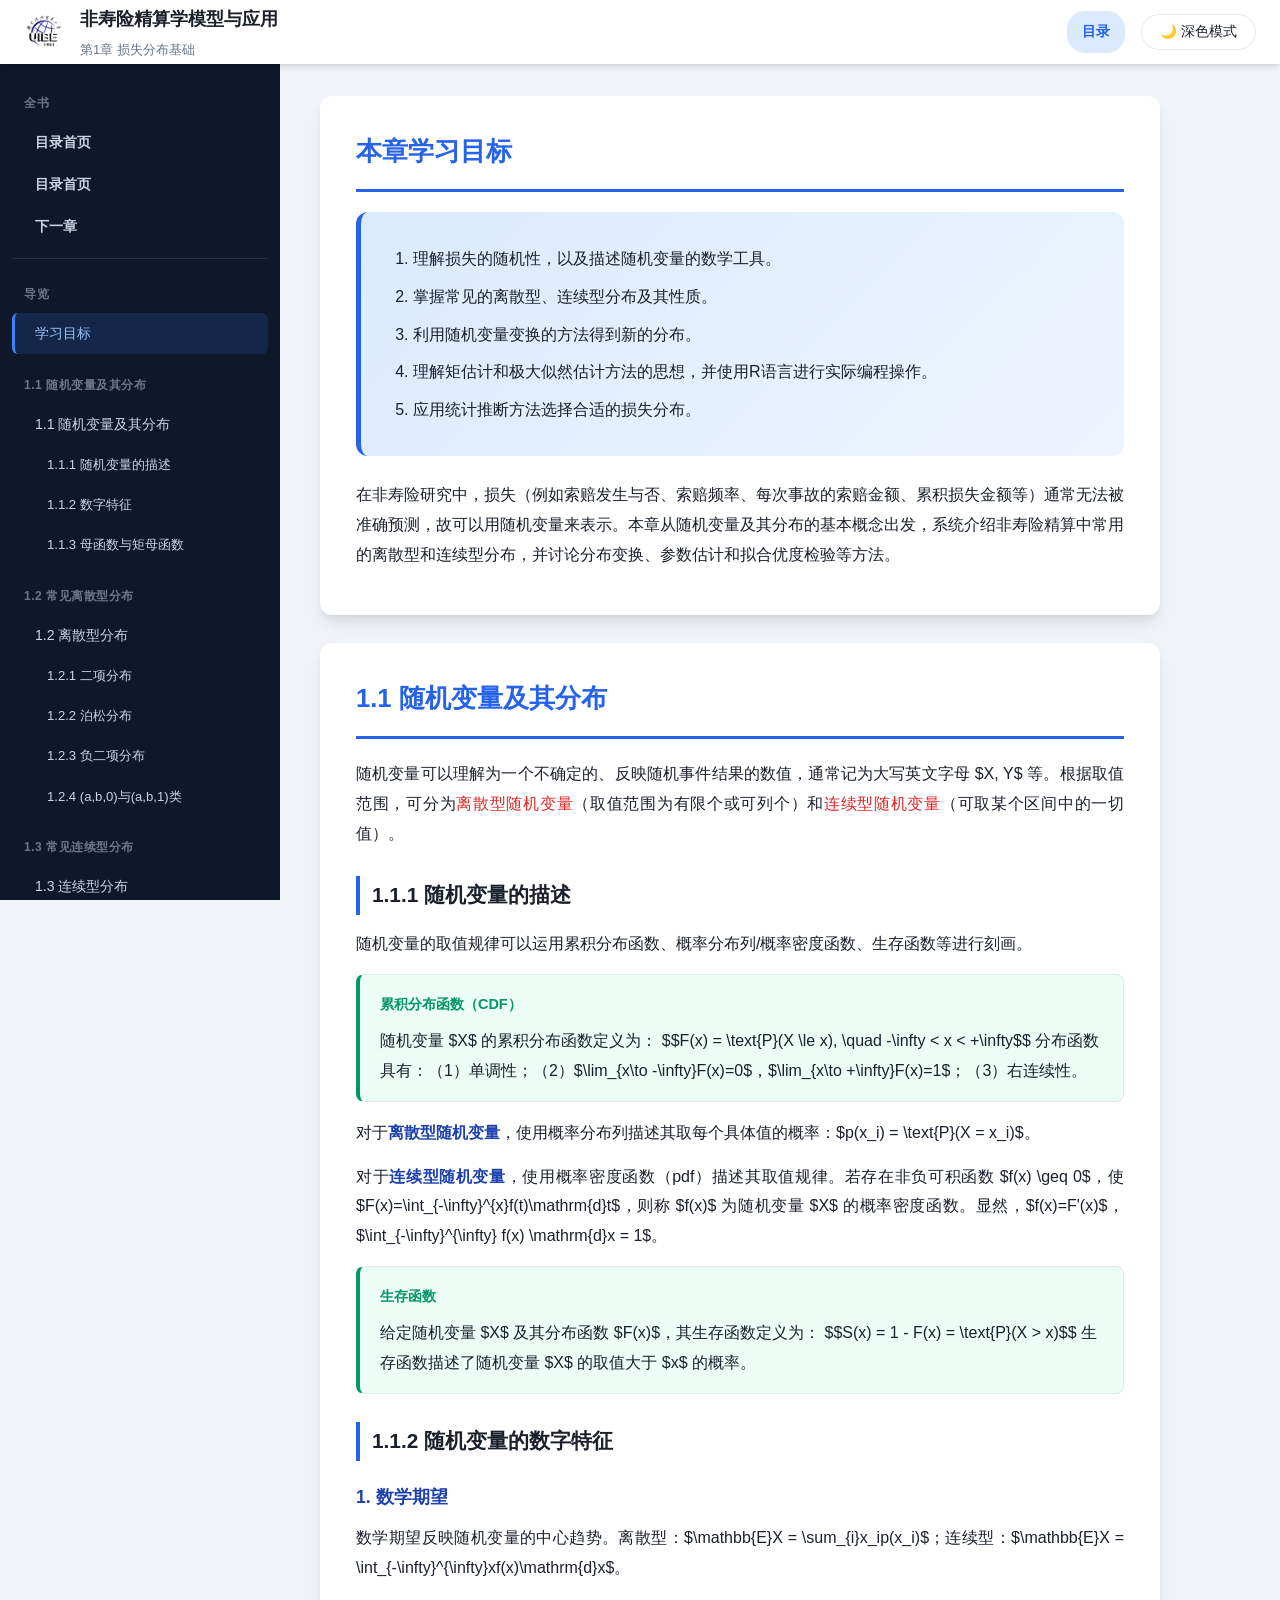
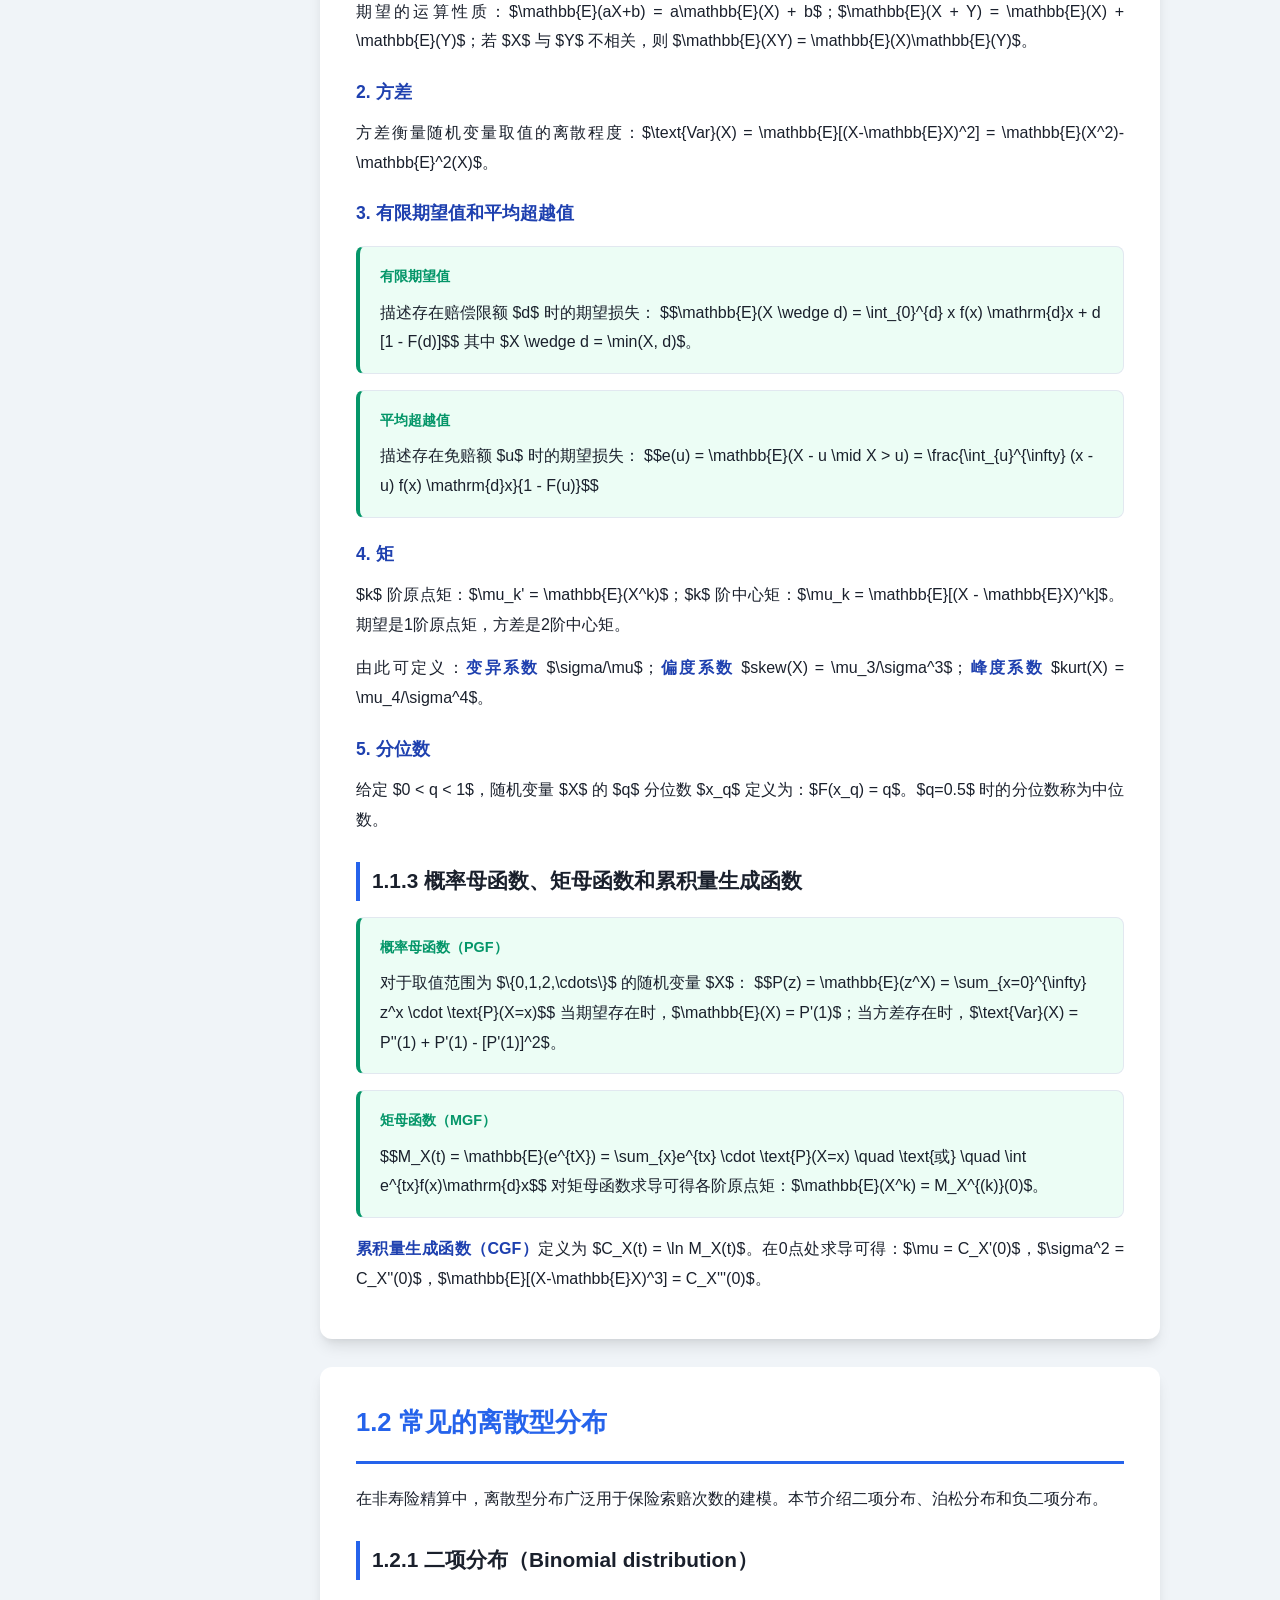
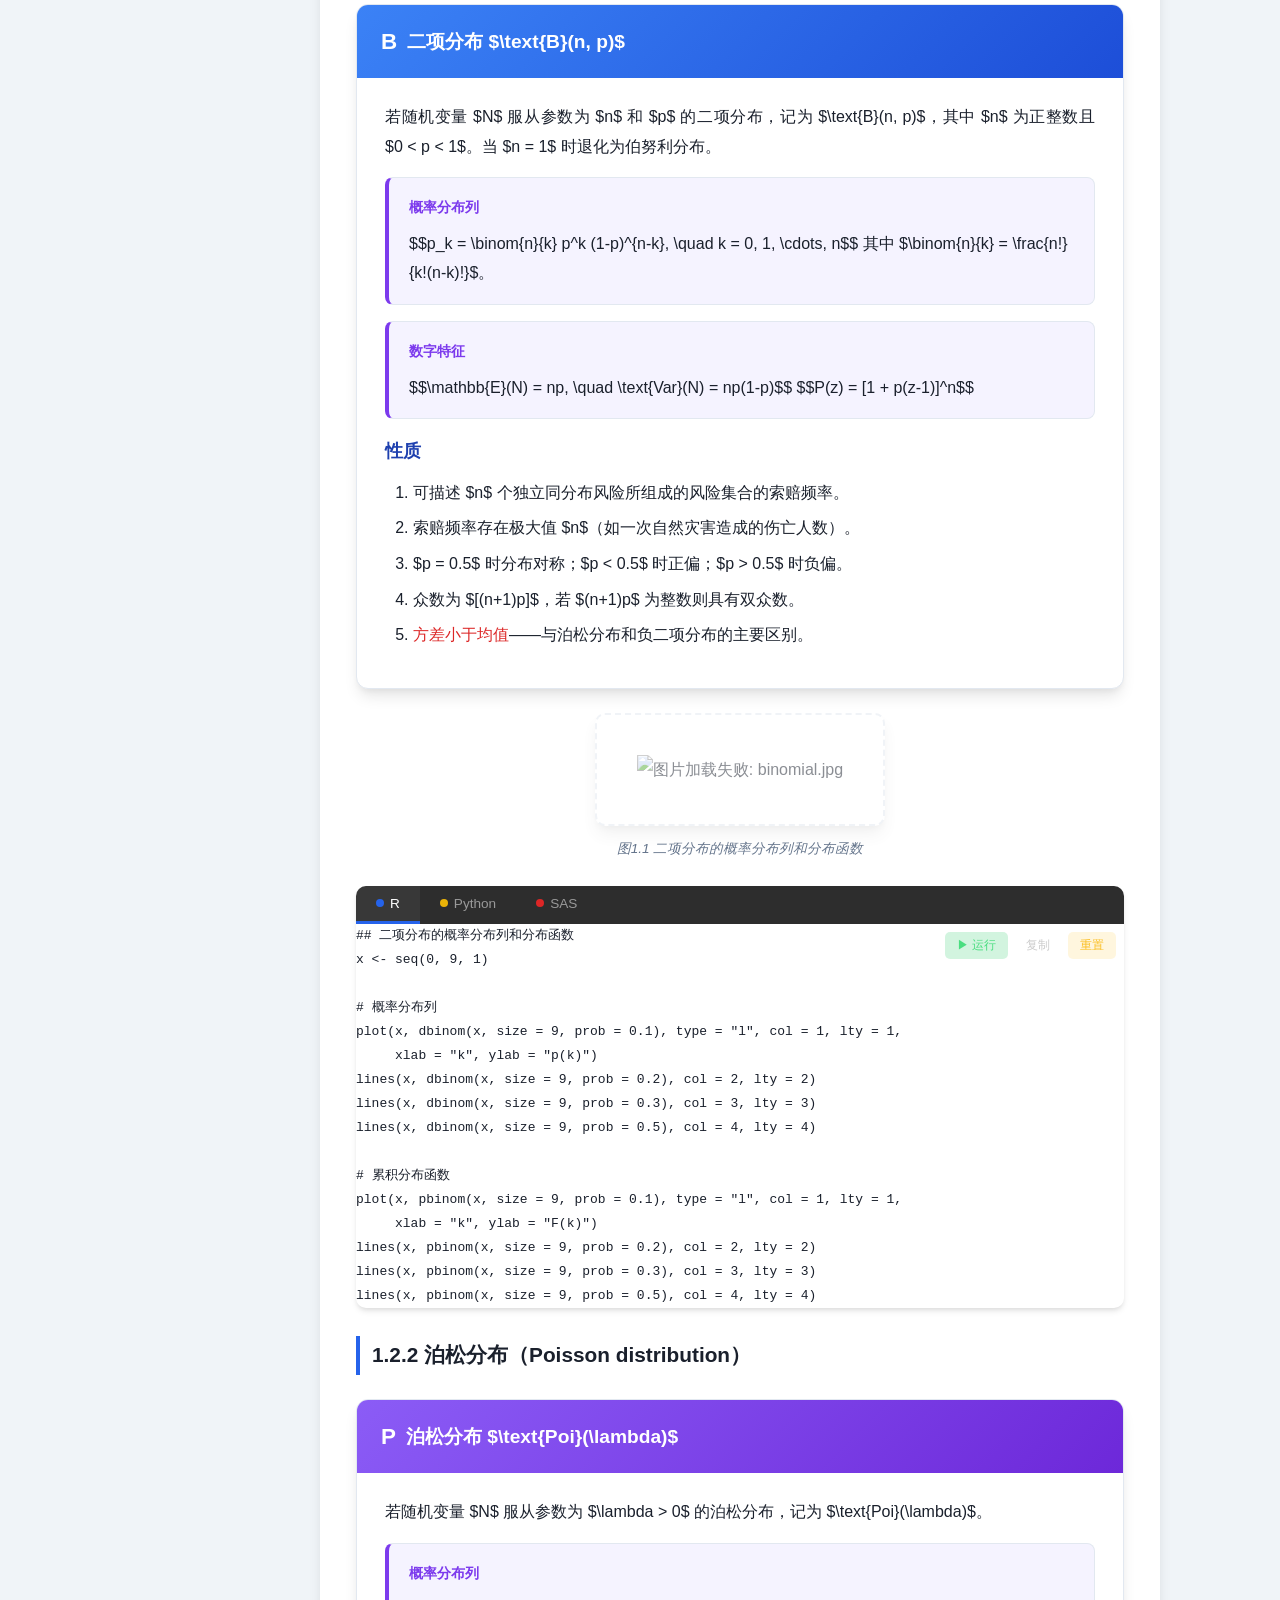
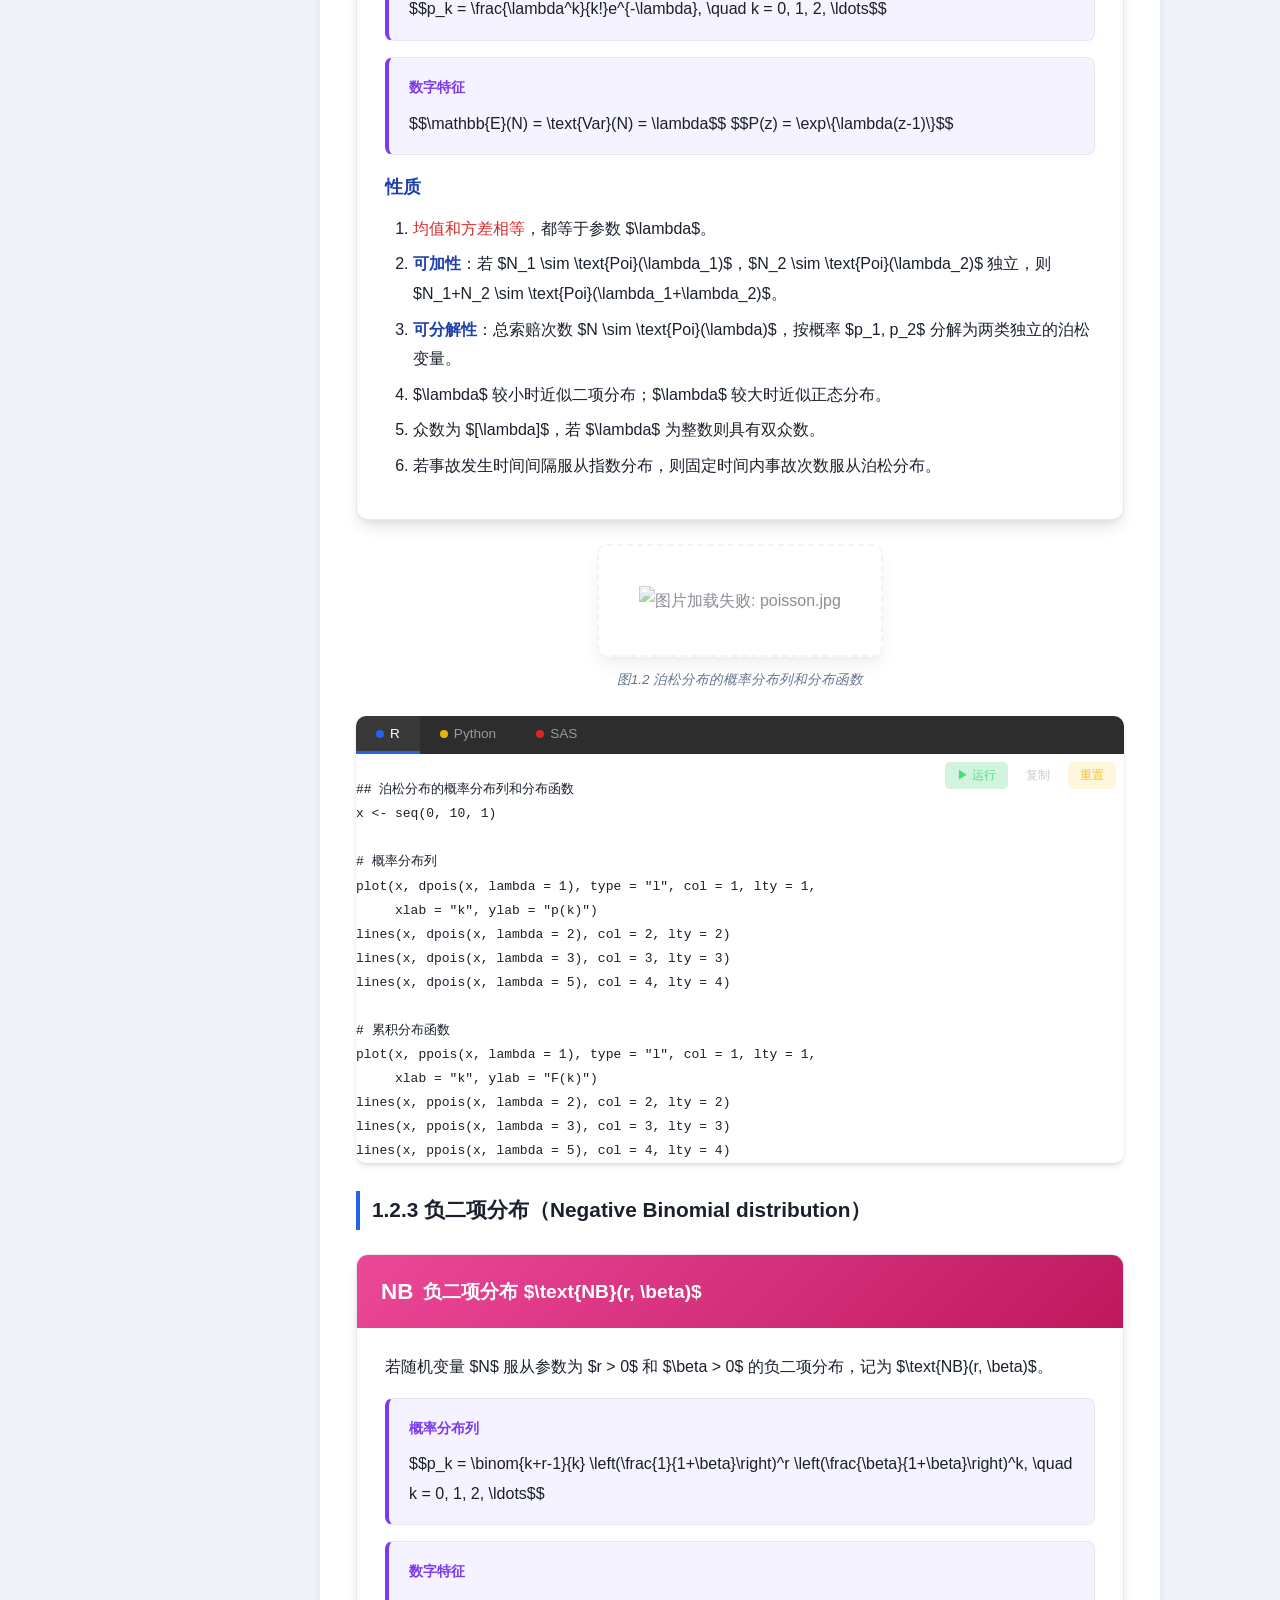
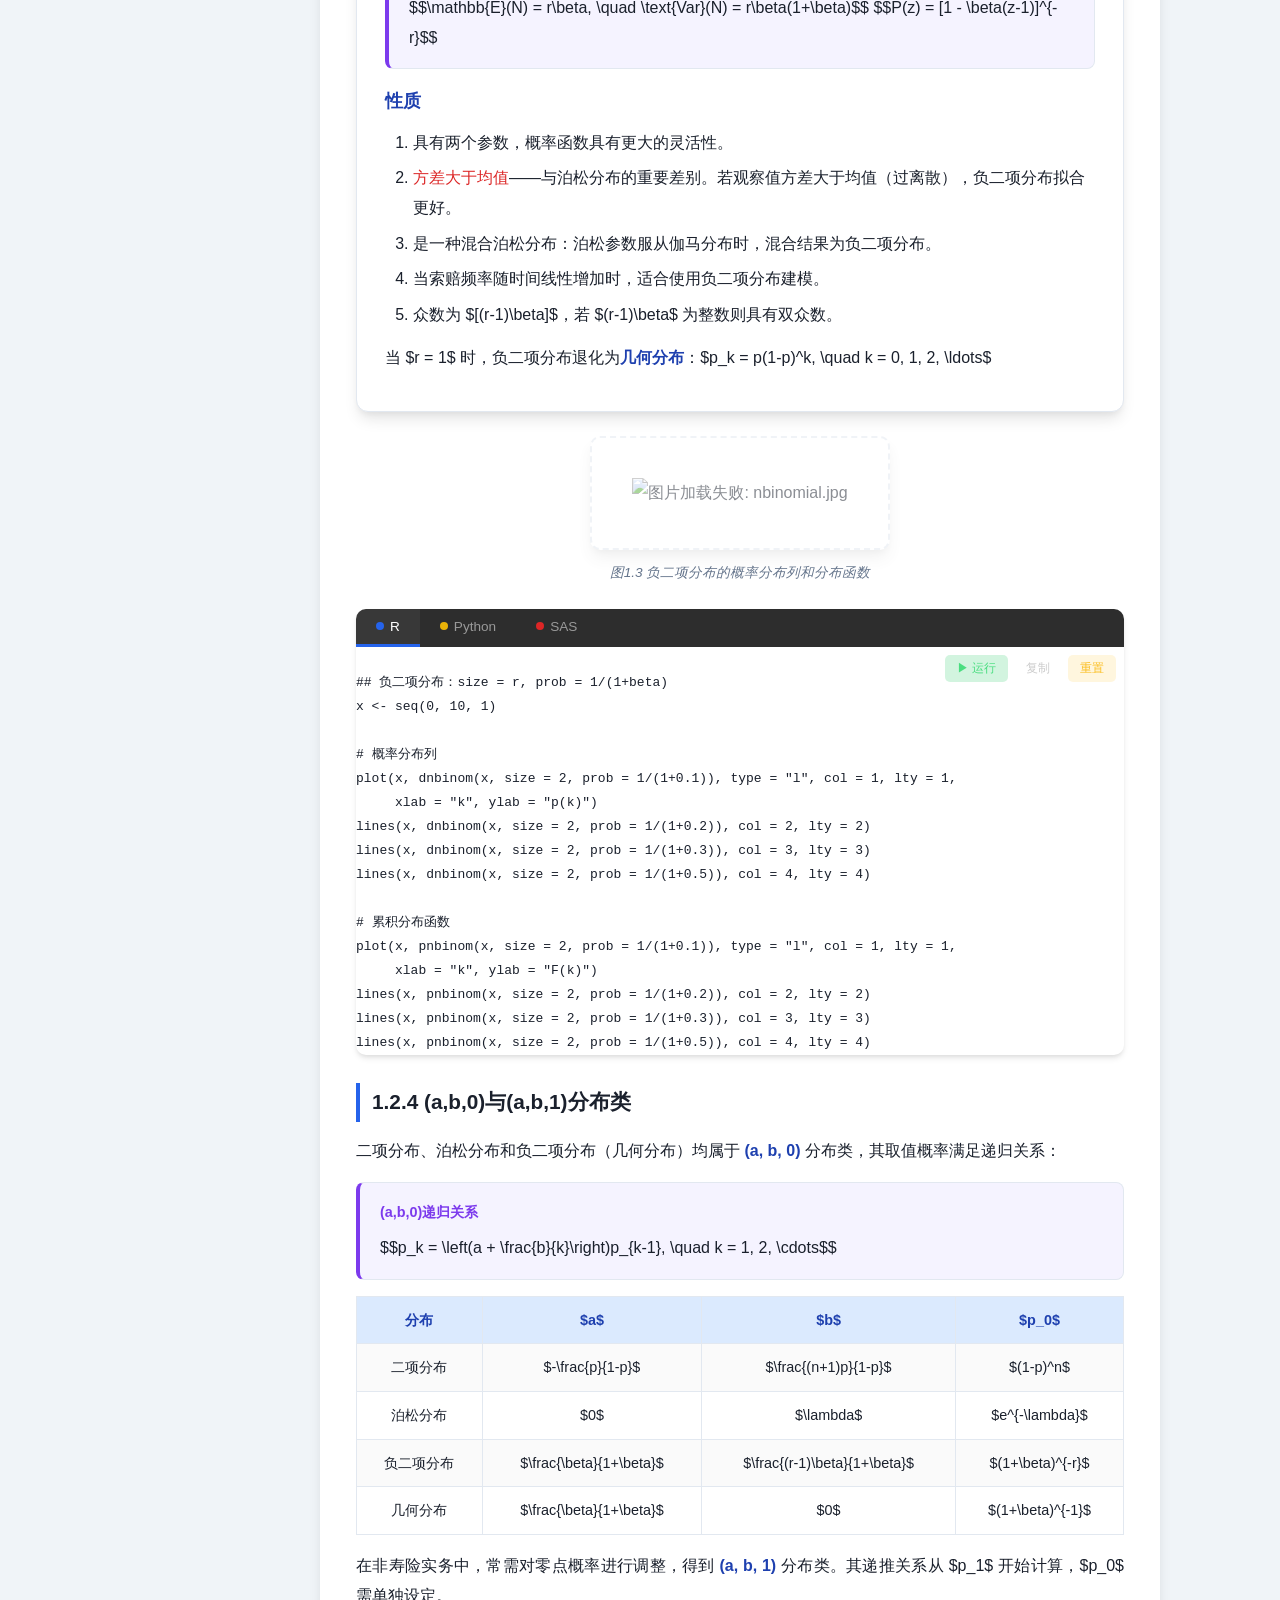
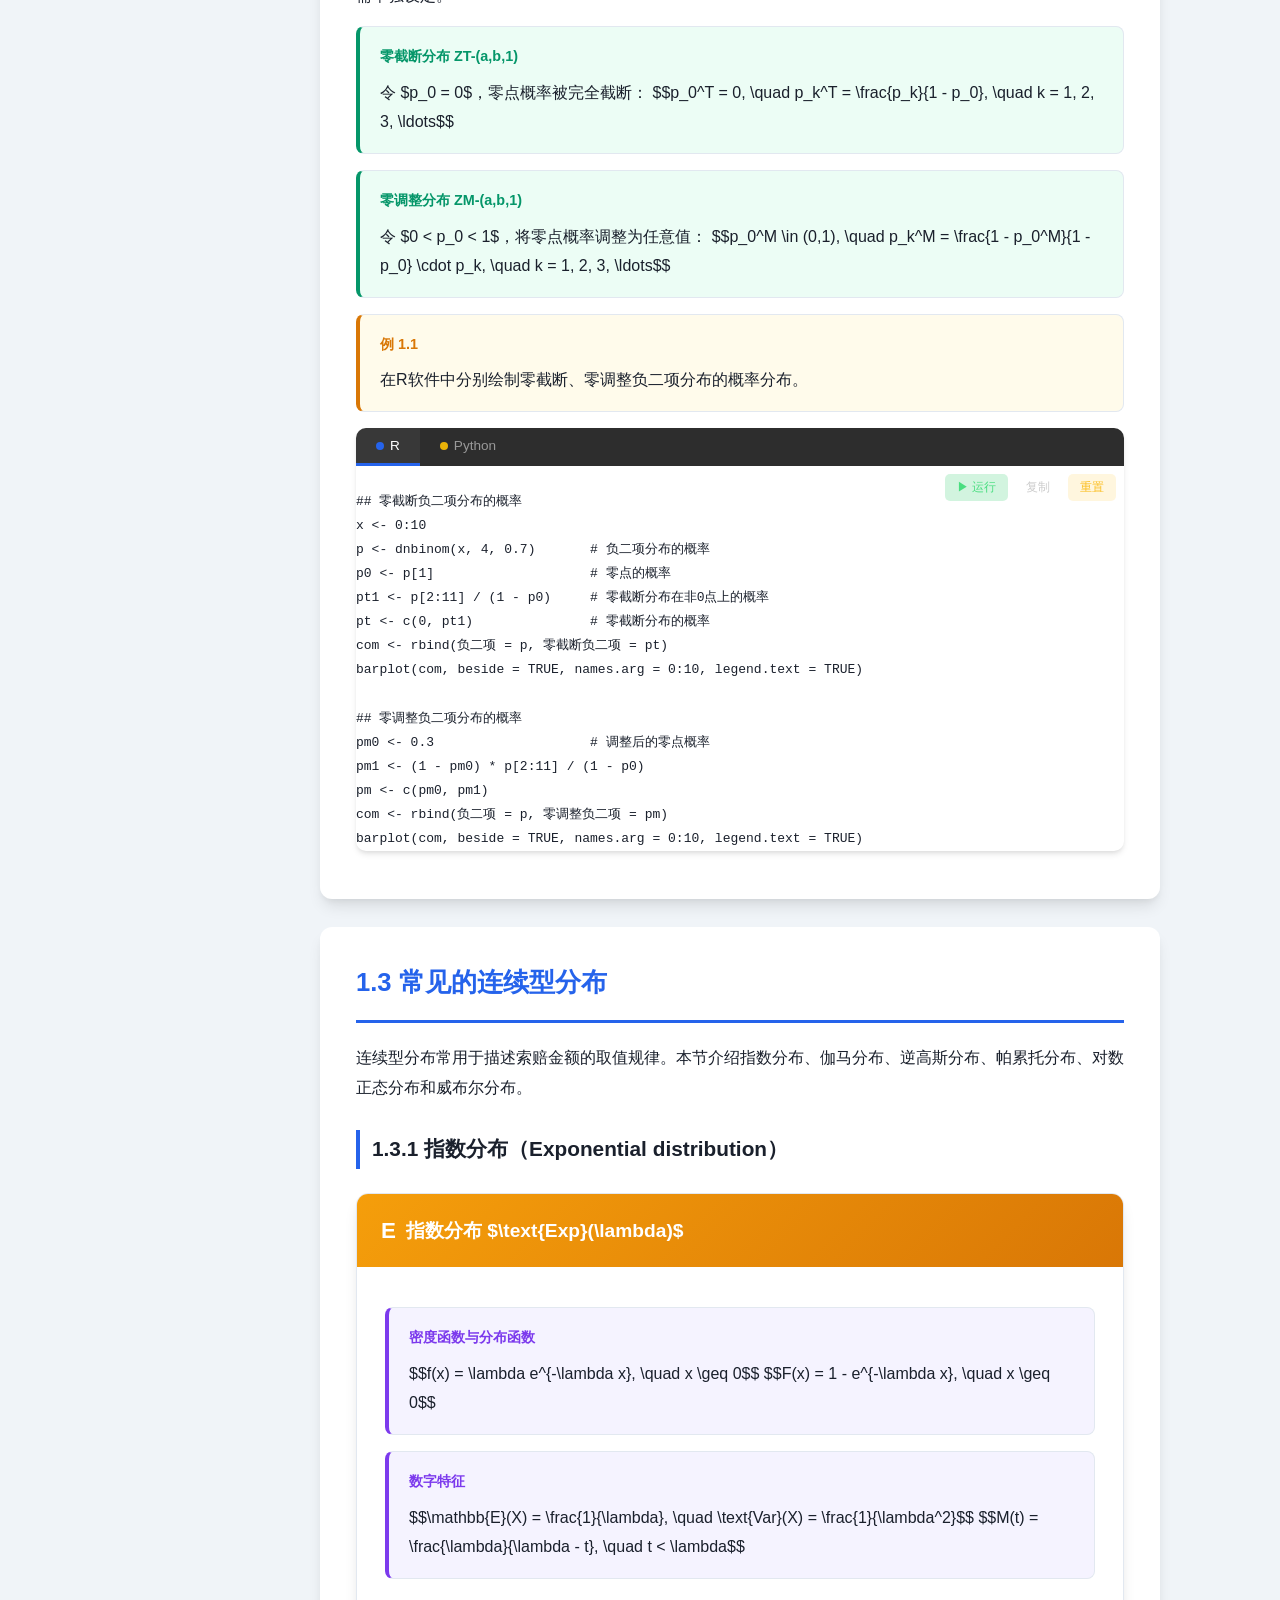
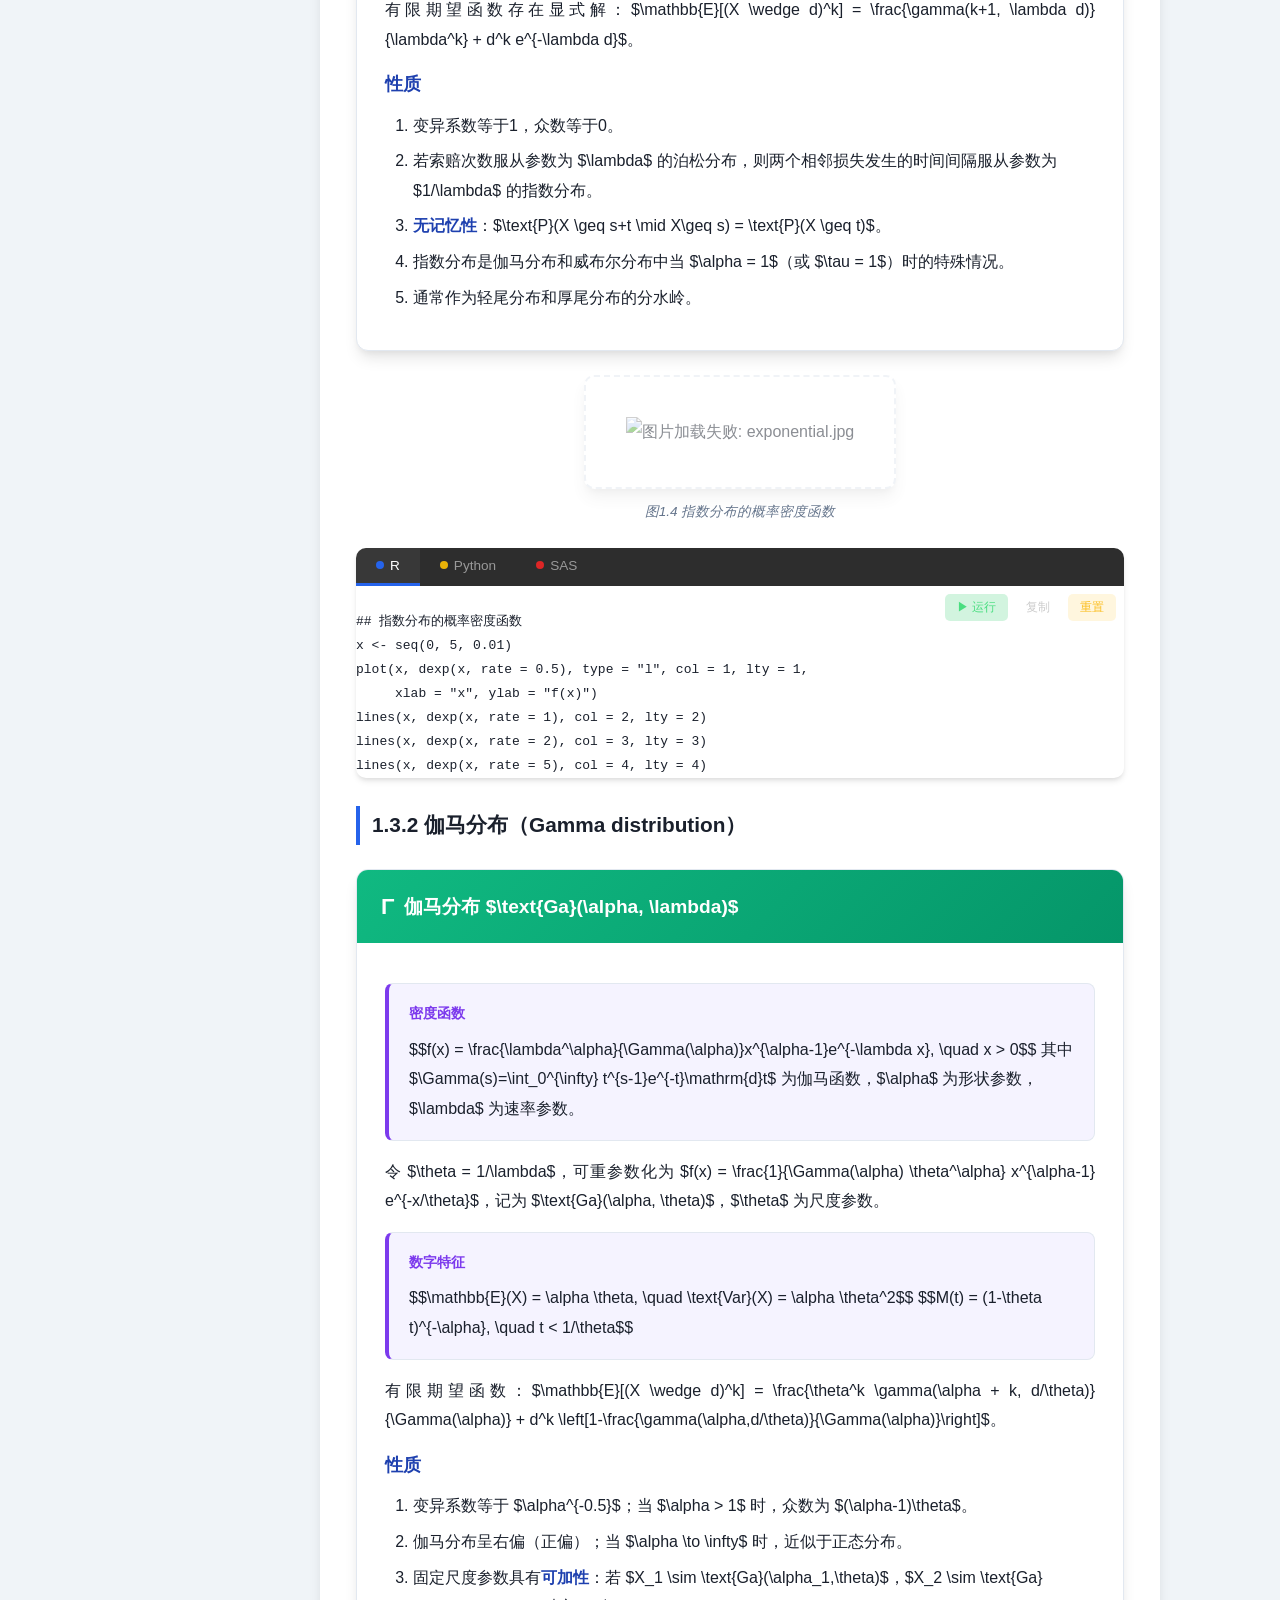
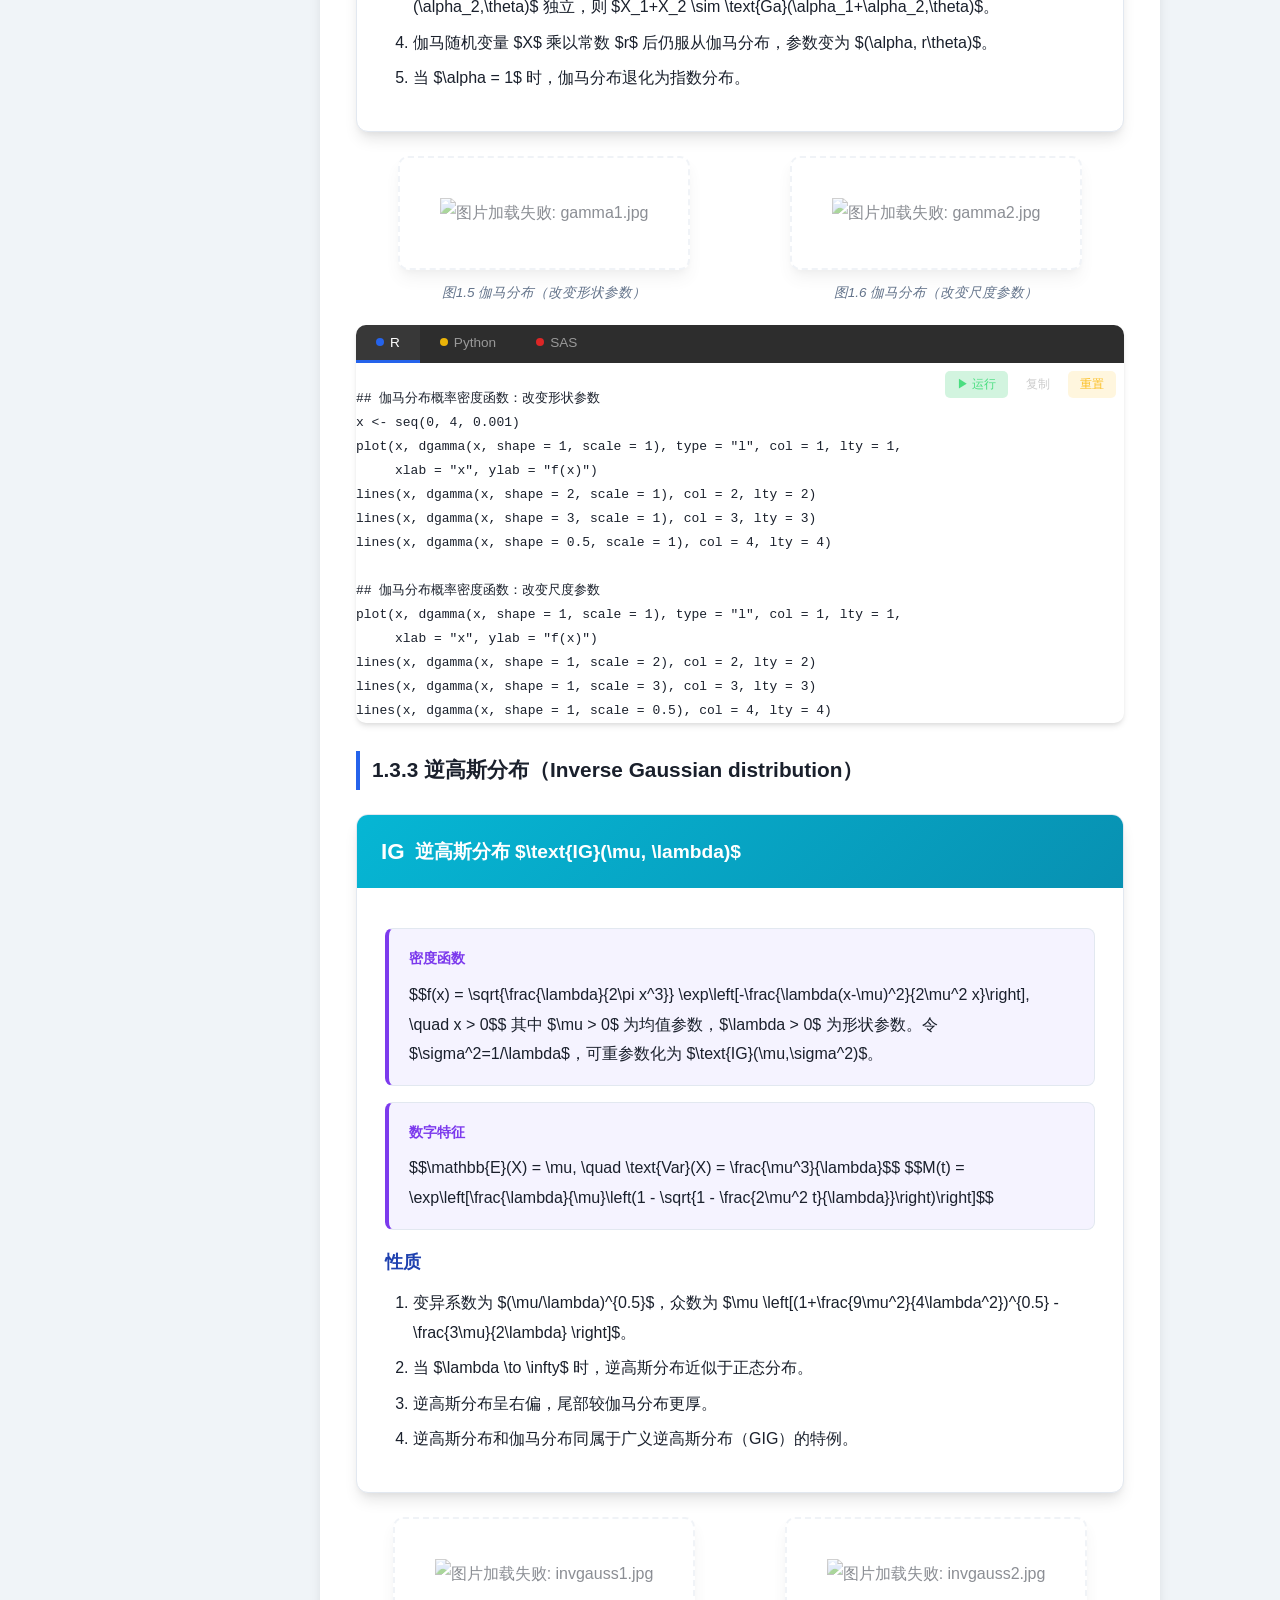
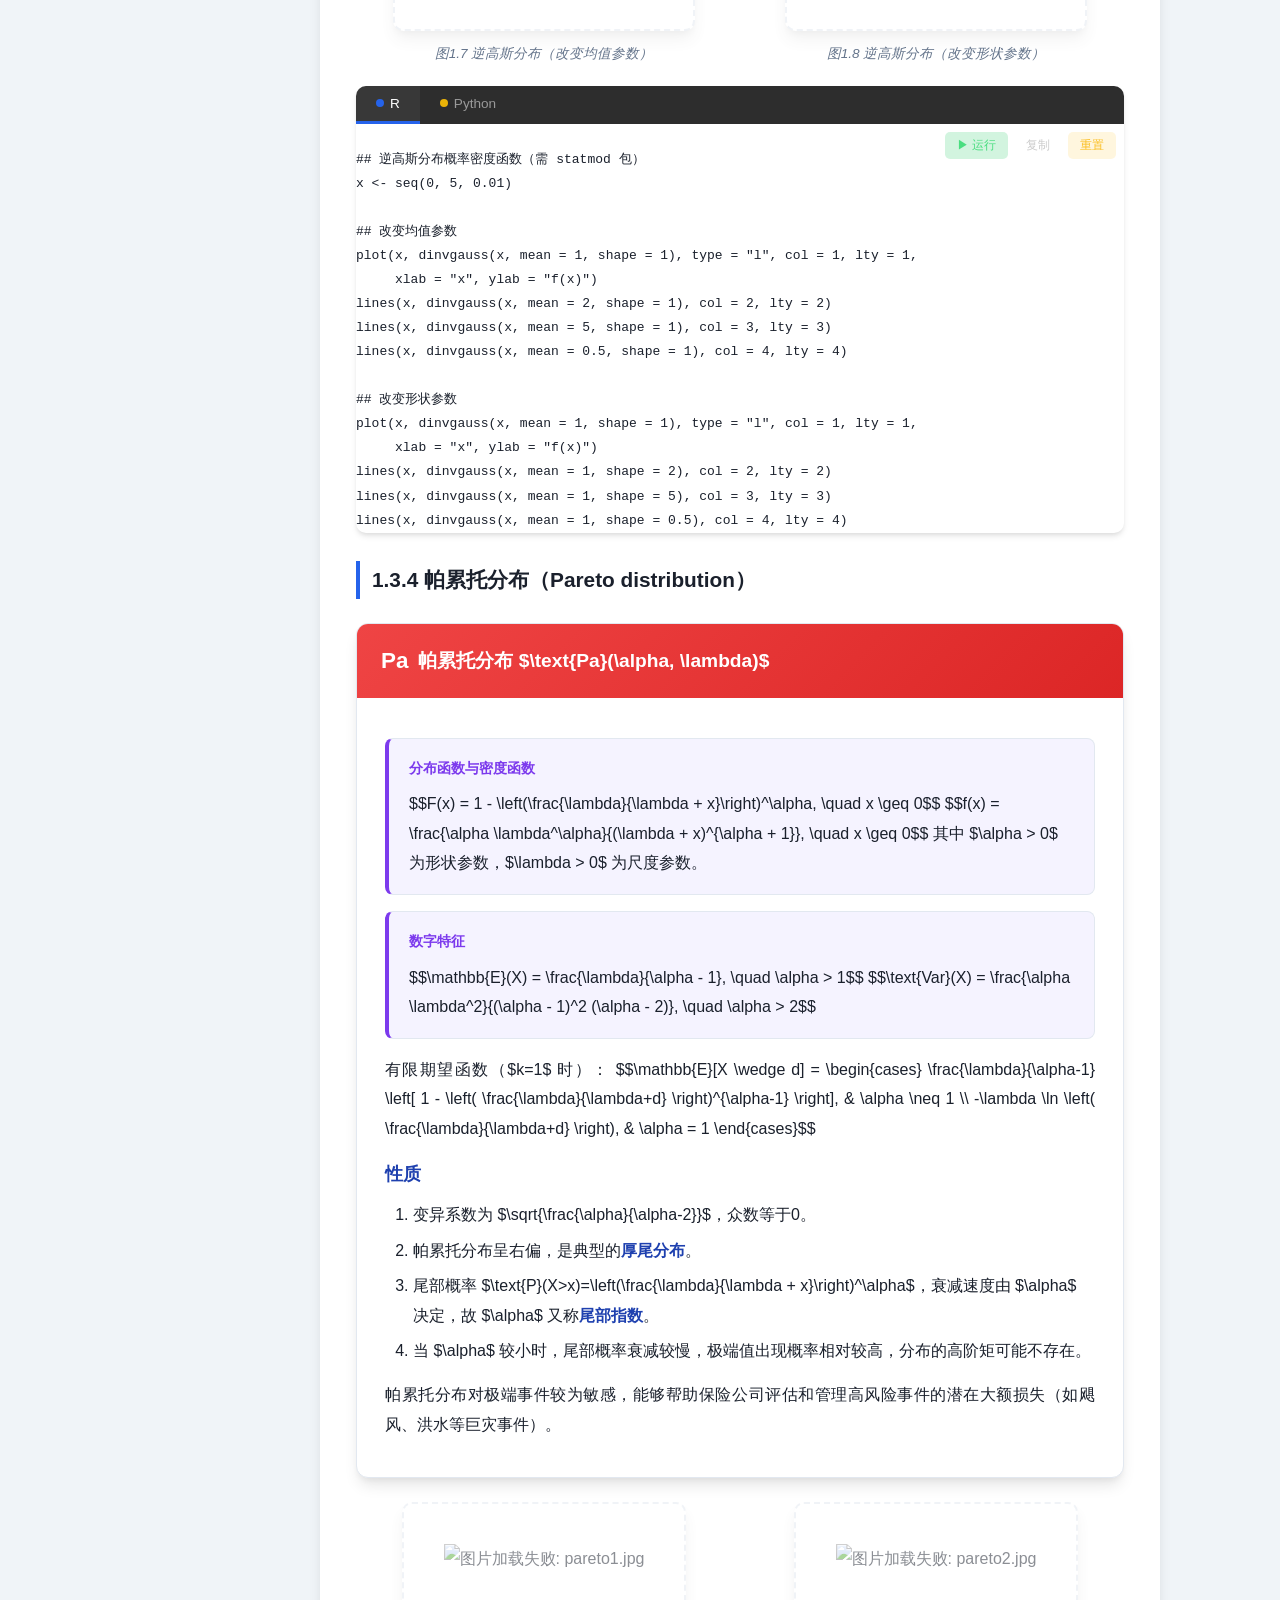
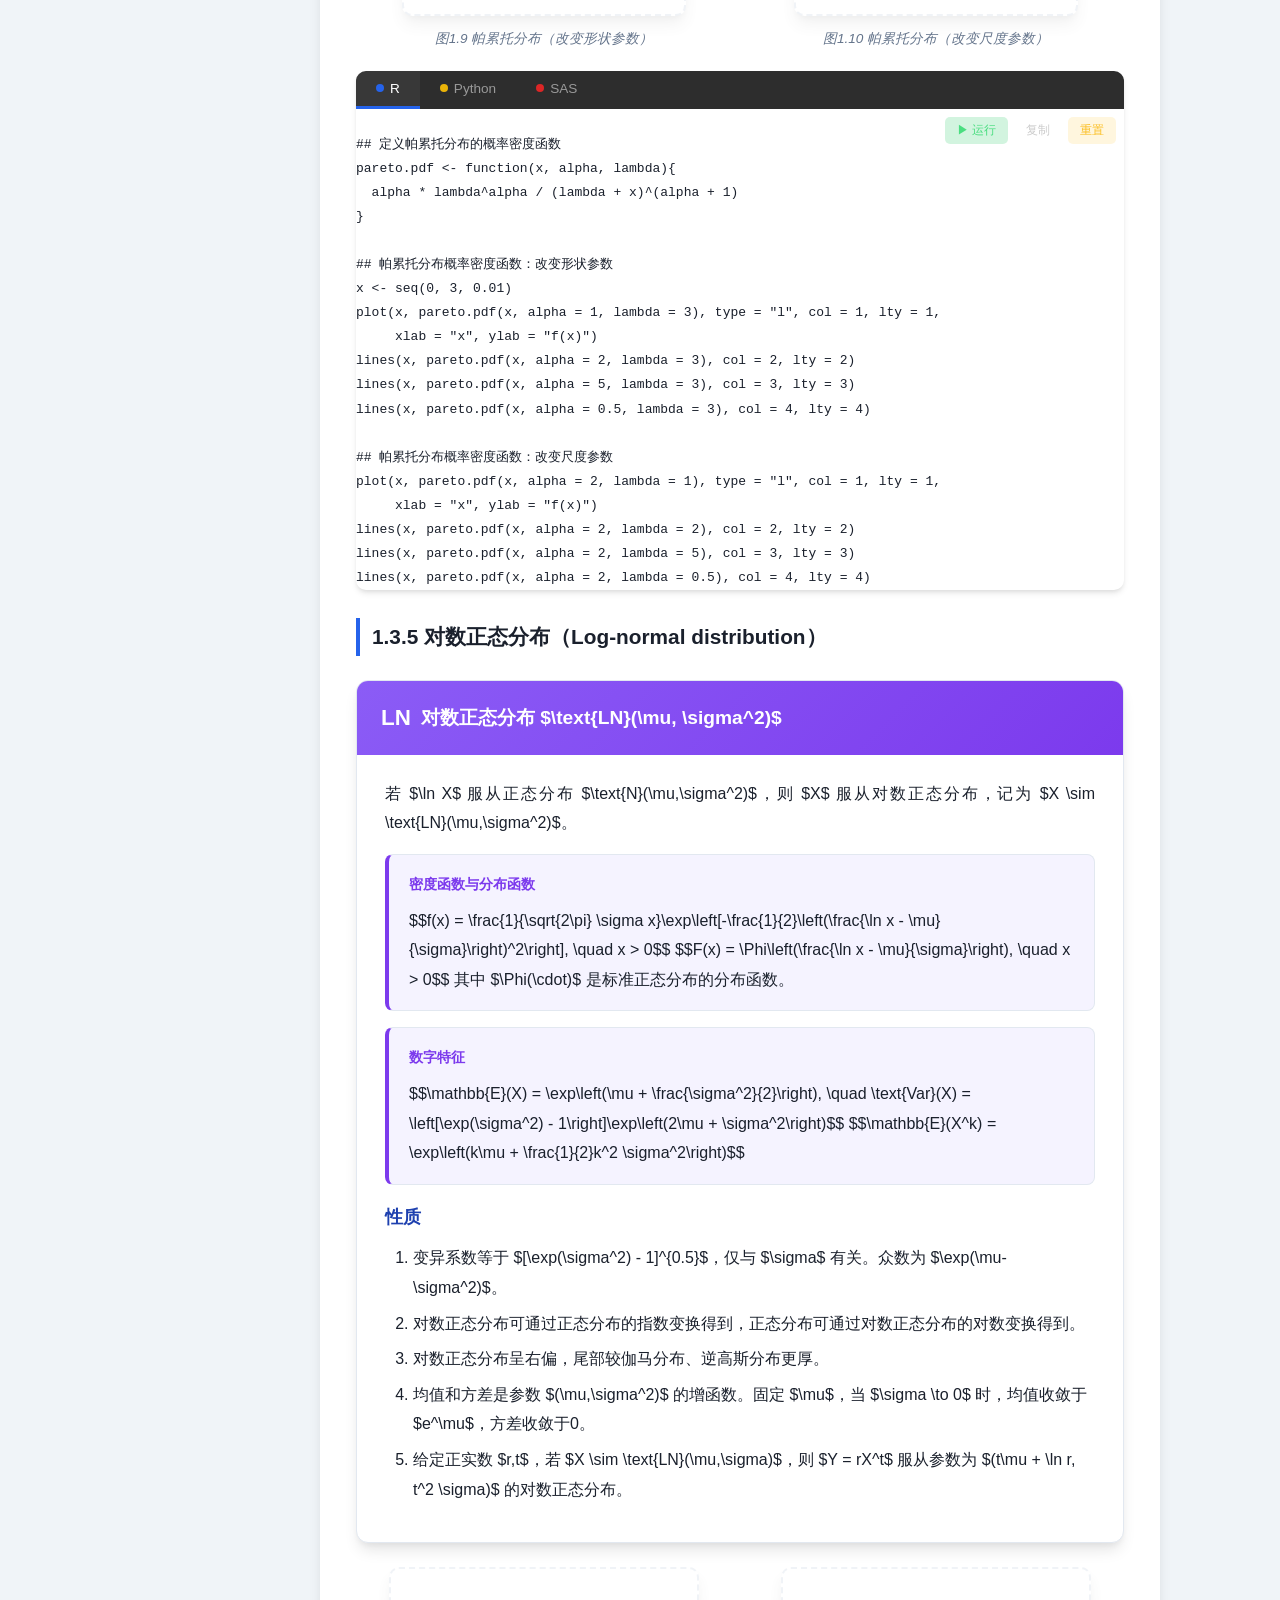
==== chap1.html @ 0a0515c2 "Add files via upload" ====
<!DOCTYPE html>
<html lang="zh-CN">
<head>
<meta charset="UTF-8">
<meta name="viewport" content="width=device-width, initial-scale=1.0">
<title>第1章 损失分布基础 | 非寿险精算学模型与应用</title>

<!-- MathJax -->
<script>
window.MathJax = {
  tex: {
    inlineMath: [['$','$'],['\\(','\\)']],
    displayMath: [['$$','$$'],['\\[','\\]']],
    processEscapes: true,
    tags: 'none'
  },
  svg: { fontCache: 'global' },
  options: { skipHtmlTags: ['script','noscript','style','textarea','pre','code'] }
};
</script>
<script src="https://cdn.jsdelivr.net/npm/mathjax@3/es5/tex-svg.js" id="MathJax-script" async></script>

<!-- Prism.js for code syntax highlighting -->
<link href="https://cdn.jsdelivr.net/npm/prismjs@1.29.0/themes/prism-tomorrow.min.css" rel="stylesheet">
<script src="https://cdn.jsdelivr.net/npm/prismjs@1.29.0/components/prism-core.min.js"></script>
<script src="https://cdn.jsdelivr.net/npm/prismjs@1.29.0/components/prism-r.min.js"></script>
<script src="https://cdn.jsdelivr.net/npm/prismjs@1.29.0/components/prism-python.min.js"></script>
<script src="https://cdn.jsdelivr.net/npm/prismjs@1.29.0/components/prism-sas.min.js"></script>

<!-- WebR for running R code in browser (ES Module, loaded dynamically) -->
<script type="module">
  import('https://webr.r-wasm.org/v0.5.4/webr.mjs').then(({ WebR }) => {
    window.WebR = { WebR };
    console.log('WebR 模块已加载');
  }).catch(err => {
    console.warn('WebR 模块加载失败:', err);
  });
</script>

<!-- Pyodide for running Python code in browser -->
<script src="https://cdn.jsdelivr.net/pyodide/v0.26.2/full/pyodide.js"></script>

<style>
:root {
  --bg: #f0f4f8;
  --card-bg: #ffffff;
  --text: #1a202c;
  --text-muted: #64748b;
  --primary: #2563eb;
  --primary-light: #dbeafe;
  --primary-dark: #1e40af;
  --accent: #dc2626;
  --border: #e2e8f0;
  --code-bg: #1e1e1e;
  --sidebar-bg: #0f172a;
  --sidebar-text: #cbd5e1;
  --sidebar-active: #3b82f6;
  --theorem-color: #7c3aed;
  --theorem-bg: #f5f3ff;
  --defn-color: #059669;
  --defn-bg: #ecfdf5;
  --example-color: #d97706;
  --example-bg: #fffbeb;
  --proof-color: #db2777;
  --proof-bg: #fdf2f8;
  --prop-color: #2563eb;
  --prop-bg: #eff6ff;
  --lemma-color: #9333ea;
  --lemma-bg: #faf5ff;

  --answer-color: #0891b2;
  --answer-bg: #ecfeff;
  --shadow: 0 4px 6px -1px rgba(0,0,0,0.1), 0 2px 4px -1px rgba(0,0,0,0.06);
  --shadow-lg: 0 10px 15px -3px rgba(0,0,0,0.1), 0 4px 6px -2px rgba(0,0,0,0.05);
  --radius: 12px;
}

[data-theme="dark"] {
  --bg: #0f172a;
  --card-bg: #1e293b;
  --text: #e2e8f0;
  --text-muted: #94a3b8;
  --primary: #60a5fa;
  --primary-light: #1e3a5f;
  --primary-dark: #93c5fd;
  --border: #334155;
  --sidebar-bg: #020617;
  --theorem-bg: #2e1065;
  --defn-bg: #064e3b;
  --example-bg: #451a03;
  --proof-bg: #500724;
  --answer-bg: #083344;
  --shadow: 0 4px 6px -1px rgba(0,0,0,0.3);
  --shadow-lg: 0 10px 15px -3px rgba(0,0,0,0.4);
}

* { margin:0; padding:0; box-sizing:border-box; }

body {
  font-family: 'Segoe UI','PingFang SC','Microsoft YaHei','Noto Sans SC',sans-serif;
  background: var(--bg);
  color: var(--text);
  line-height: 1.85;
  transition: background 0.3s, color 0.3s;
}

/* ===== Header ===== */
header {
  position: fixed; top:0; left:0; right:0; height:64px; z-index:100;
  background: var(--card-bg);
  box-shadow: var(--shadow);
  display: flex; align-items: center; padding: 0 24px;
  gap: 16px;
}
header img.logo { height: 40px; border-radius: 6px; }
header h1 { font-size: 1.15rem; font-weight: 700; flex: 1; color: var(--text); }
header .subtitle { font-size: 0.8rem; color: var(--text-muted); margin-top: 2px; }

.theme-toggle {
  background: none; border: 1px solid var(--border); border-radius: 20px;
  padding: 8px 18px; cursor: pointer; font-size: 0.85rem; color: var(--text);
  transition: all 0.3s; white-space: nowrap;
}
.theme-toggle:hover { background: var(--primary-light); border-color: var(--primary); color: var(--primary); }

/* ===== Sidebar ===== */
#sidebar {
  position: fixed; top:64px; left:0; bottom:0; width:280px; z-index:90;
  background: var(--sidebar-bg);
  color: var(--sidebar-text);
  overflow-y: auto;
  padding: 16px 0;
  transition: transform 0.3s;
}
#sidebar::-webkit-scrollbar { width: 6px; }
#sidebar::-webkit-scrollbar-track { background: rgba(0,0,0,0.1); }
#sidebar::-webkit-scrollbar-thumb { background: rgba(255,255,255,0.2); border-radius: 3px; }

#sidebar nav { padding: 0 12px; }
#sidebar .nav-section { margin-bottom: 8px; }
#sidebar .nav-section-title {
  font-size: 0.75rem; text-transform: uppercase; letter-spacing: 0.5px;
  padding: 12px 12px 6px; color: var(--sidebar-text); opacity: 0.5;
  font-weight: 600;
}
#sidebar a {
  display: block; padding: 7px 12px 7px 20px;
  color: var(--sidebar-text); text-decoration: none;
  font-size: 0.88rem; border-radius: 6px; margin: 2px 0;
  transition: all 0.2s; border-left: 3px solid transparent;
}
#sidebar a:hover { background: rgba(255,255,255,0.08); color: #fff; }
#sidebar a.active {
  background: rgba(59,130,246,0.15); color: #93c5fd;
  border-left-color: var(--sidebar-active); font-weight: 500;
}
#sidebar a.sub { padding-left: 32px; font-size: 0.82rem; }
#sidebar a.sub2 { padding-left: 48px; font-size: 0.78rem; opacity: 0.85; }

/* ===== Main ===== */
#main {
  margin-left: 280px; margin-top: 64px; padding: 32px 40px 80px;
  max-width: 920px; overflow-x: hidden;
}

/* ===== Section Cards ===== */
.section-card {
  background: var(--card-bg); border-radius: var(--radius);
  padding: 32px 36px; margin-bottom: 28px; box-shadow: var(--shadow-lg);
  scroll-margin-top: 80px; overflow-x: auto;
}
.section-card h2 {
  font-size: 1.6rem; margin-bottom: 20px; padding-bottom: 14px;
  border-bottom: 3px solid var(--primary); color: var(--primary);
  font-weight: 700;
}
.section-card h3 {
  font-size: 1.3rem; margin: 28px 0 14px; color: var(--text);
  font-weight: 600; padding-left: 12px;
  border-left: 4px solid var(--primary);
}
.section-card h4 {
  font-size: 1.1rem; margin: 20px 0 10px; color: var(--primary-dark);
  font-weight: 600;
}
.section-card h5 {
  font-size: 1rem; margin: 16px 0 8px; font-weight: 600;
  color: var(--text);
}

/* ===== Content Elements ===== */
.section-card p { margin-bottom: 14px; text-align: justify; }
.section-card ul, .section-card ol { margin: 10px 0 14px 28px; }
.section-card li { margin-bottom: 6px; }
.section-card strong { color: var(--primary-dark); font-weight: 600; }

.hl { color: var(--accent); font-weight: 500; }
.key { color: var(--primary); font-weight: 600; }

.highlight-box {
  background: linear-gradient(135deg, #fef3c7 0%, #fde68a 100%);
  border-left: 4px solid #f59e0b;
  padding: 14px 18px; margin: 14px 0; border-radius: 6px;
}

[data-theme="dark"] .theorem-box.prop { background: rgba(37,99,235,0.1); }
[data-theme="dark"] .theorem-box.lemma { background: rgba(147,51,234,0.1); }

[data-theme="dark"] .highlight-box {
  background: linear-gradient(135deg, #422006 0%, #451a03 100%);
}

/* ===== Theorem / Definition / Example Boxes ===== */
.theorem-box {
  border: 1px solid var(--border); border-left: 4px solid var(--theorem-color);
  padding: 16px 20px; margin: 16px 0; border-radius: 8px;
  background: var(--theorem-bg);
}
.theorem-box .label {
  font-weight: 700; color: var(--theorem-color); margin-bottom: 8px;
  display: block; font-size: 0.9rem;
}
.theorem-box.defn {
  border-left-color: var(--defn-color);
  background: var(--defn-bg);
}
.theorem-box.defn .label { color: var(--defn-color); }
.theorem-box.exa {
  border-left-color: var(--example-color);
  background: var(--example-bg);
}
.theorem-box.exa .label { color: var(--example-color); }

.theorem-box.prop {
  border-left-color: #2563eb;
  background: #eff6ff;
}
.theorem-box.prop .label { color: #2563eb; }
.theorem-box.lemma {
  border-left-color: #9333ea;
  background: #faf5ff;
}
.theorem-box.lemma .label { color: #9333ea; }


/* ===== Collapsible Sections ===== */
.collapsible-toggle {
  display: flex; align-items: center; justify-content: space-between;
  width: 100%; padding: 10px 16px; border-radius: 8px;
  cursor: pointer; font-size: 0.9rem; font-weight: 600;
  transition: all 0.2s; border: 1px dashed; margin: 10px 0;
}
.collapsible-toggle .arrow { transition: transform 0.3s; font-size: 0.8rem; }
.collapsible-toggle.open .arrow { transform: rotate(90deg); }

.proof-toggle {
  background: var(--proof-bg); border-color: var(--proof-color);
  color: var(--proof-color);
}
.proof-toggle:hover { background: var(--proof-color); color: #fff; }

.answer-toggle {
  background: var(--answer-bg); border-color: var(--answer-color);
  color: var(--answer-color);
}
.answer-toggle:hover { background: var(--answer-color); color: #fff; }

.collapsible-content {
  max-height: 0; overflow: hidden;
  transition: max-height 0.4s ease, padding 0.4s ease;
  padding: 0 16px;
}
.collapsible-content.open {
  max-height: 8000px; padding: 12px 16px;
}

/* ===== Code Blocks ===== */
.code-tabs {
  margin: 16px 0; border-radius: 10px; overflow: hidden;
  box-shadow: var(--shadow);
}
.code-tab-header {
  display: flex; background: #2d2d2d;
}
.code-tab-btn {
  padding: 10px 20px; background: transparent; border: none;
  color: #999; cursor: pointer; font-size: 0.85rem; font-weight: 500;
  transition: all 0.2s; border-bottom: 3px solid transparent;
  display: flex; align-items: center; gap: 6px;
}
.code-tab-btn:hover { color: #fff; background: rgba(255,255,255,0.05); }
.code-tab-btn.active { color: #fff; border-bottom-color: var(--primary); background: rgba(255,255,255,0.05); }
.code-tab-btn .lang-dot {
  width: 8px; height: 8px; border-radius: 50%; display: inline-block;
}
.code-tab-btn[data-lang="r"] .lang-dot { background: #2563eb; }
.code-tab-btn[data-lang="python"] .lang-dot { background: #eab308; }
.code-tab-btn[data-lang="sas"] .lang-dot { background: #dc2626; }

.code-tab-content { display: none; position: relative; overflow-x: auto; }
.code-tab-content.active { display: block; }

.code-actions {
  position: absolute; top: 8px; right: 8px; z-index: 10;
  display: flex; gap: 6px;
}
.code-btn {
  background: rgba(255,255,255,0.1); border: none; color: #ccc;
  padding: 5px 12px; border-radius: 5px; cursor: pointer;
  font-size: 0.75rem; transition: all 0.2s;
  display: flex; align-items: center; gap: 4px;
}
.code-btn:hover { background: rgba(255,255,255,0.25); color: #fff; }
.code-btn.run-btn { background: rgba(34,197,94,0.2); color: #4ade80; }
.code-btn.run-btn:hover { background: rgba(34,197,94,0.4); }
.code-btn.copied { background: #10b981; color: #fff; }
.code-btn.reset-btn { background: rgba(251,191,36,0.15); color: #fbbf24; }
.code-btn.reset-btn:hover { background: rgba(251,191,36,0.35); }

pre[class*="language-"] {
  margin: 0 !important; border-radius: 0 !important;
  font-size: 0.85rem !important; padding: 16px !important;
  max-height: 450px; overflow-y: auto;
}

/* 可编辑代码块样式 */
pre[class*="language-"] code[contenteditable="true"] {
  display: block; outline: none; white-space: pre;
  border-left: 2px solid transparent; transition: border-color 0.2s;
}
pre[class*="language-"] code[contenteditable="true"]:focus {
  border-left-color: #fbbf24; background: #1e1e1e;
}
pre[class*="language-"] code[contenteditable="true"]:hover {
  border-left-color: rgba(251,191,36,0.3);
}

/* Code output area */
.code-output {
  background: #1a1a1a; color: #e0e0e0; padding: 12px 16px;
  font-family: 'Consolas','Monaco','Courier New',monospace;
  font-size: 0.82rem; line-height: 1.6; max-height: 300px;
  overflow-y: auto; display: none; border-top: 1px solid #444;
}
.code-output.show { display: block; }
.code-output .output-line { margin: 2px 0; white-space: pre-wrap; word-break: break-word; }
.code-output .error { color: #f87171; }
.code-output .info { color: #60a5fa; }
.code-output .success { color: #4ade80; }
.code-output .output-header {
  color: #60a5fa; font-weight: 600; margin-bottom: 8px;
  border-bottom: 1px solid #444; padding-bottom: 4px;
}
.code-output .output-running { color: #fbbf24; padding: 4px 0; }
.code-output .output-error {
  color: #f87171; background: rgba(248,113,113,0.1);
  padding: 8px 12px; border-radius: 4px; margin: 4px 0;
}
.code-output .output-text {
  background: transparent; color: #e0e0e0; padding: 2px 0;
  margin: 0; white-space: pre-wrap; word-break: break-word;
  font-family: 'Consolas','Monaco','Courier New',monospace;
}
.code-output .output-plot {
  max-width: 100%; margin: 8px 0; border-radius: 4px;
  background: #fff; padding: 4px;
}
.code-output .output-info {
  background: rgba(96,165,250,0.08); padding: 12px 16px;
  border-radius: 6px; border-left: 3px solid #60a5fa; margin: 8px 0;
}
.code-output .output-info p { margin: 4px 0; line-height: 1.7; }

/* ===== Images ===== */
.figure-wrapper {
  text-align: center; margin: 24px 0; cursor: zoom-in;
}
.figure-wrapper img {
  max-width: 100%; border-radius: 10px; box-shadow: var(--shadow-lg);
  transition: transform 0.3s;
}
.figure-wrapper:hover img { transform: scale(1.02); }
.figure-wrapper img.broken {
  padding: 40px; background: var(--card-bg); opacity: 0.5;
  border: 2px dashed var(--border);
}
.figure-wrapper .caption {
  font-size: 0.85rem; color: var(--text-muted); margin-top: 10px;
  font-style: italic;
}
.figure-grid {
  display: grid; grid-template-columns: 1fr 1fr; gap: 16px; margin: 20px 0;
}
.figure-grid .figure-wrapper { margin: 0; }

/* Lightbox */
#lightbox {
  position: fixed; top:0; left:0; width:100%; height:100%;
  background: rgba(0,0,0,0.92); z-index: 9999;
  display: none; justify-content: center; align-items: center;
  cursor: zoom-out;
}
#lightbox img { max-width: 92%; max-height: 92%; border-radius: 8px; }
#lightbox.active { display: flex; }
.lightbox-close {
  position: absolute; top: 20px; right: 30px; color: #fff;
  font-size: 40px; font-weight: bold; cursor: pointer; line-height: 1;
}

/* ===== Tables ===== */
table { width: 100%; border-collapse: collapse; margin: 16px 0; font-size: 0.9rem; }
th, td { padding: 10px 14px; border: 1px solid var(--border); text-align: center; }
th { background: var(--primary-light); font-weight: 600; color: var(--primary-dark); }
tr:nth-child(even) { background: rgba(0,0,0,0.02); }
[data-theme="dark"] tr:nth-child(even) { background: rgba(255,255,255,0.03); }

/* ===== Math Display ===== */
.math-display {
  overflow-x: auto; padding: 8px 0; margin: 12px 0;
}
mjx-container { font-size: 1.05em !important; }

/* ===== Back to Top ===== */
#back-top {
  position: fixed; bottom: 30px; right: 30px; width: 48px; height: 48px;
  border-radius: 50%; background: var(--primary); color: #fff;
  border: none; cursor: pointer; font-size: 1.3rem; z-index: 80;
  display: none; align-items: center; justify-content: center;
  box-shadow: 0 4px 12px rgba(0,0,0,0.2); transition: transform 0.2s;
}
#back-top:hover { transform: translateY(-3px); }

/* ===== WebR Status ===== */
#webr-status {
  position: fixed; bottom: 30px; left: 310px; z-index: 80;
  background: var(--card-bg); padding: 8px 16px; border-radius: 20px;
  box-shadow: var(--shadow); font-size: 0.8rem; color: var(--text-muted);
  display: flex; align-items: center; gap: 8px;
}
#webr-status .dot {
  width: 8px; height: 8px; border-radius: 50%; background: #f59e0b;
}
#webr-status.ready .dot { background: #10b981; }
#webr-status.loading .dot { background: #f59e0b; animation: pulse 1s infinite; }
@keyframes pulse { 0%,100% { opacity: 1; } 50% { opacity: 0.4; } }

/* ===== Mobile ===== */
#sidebar-toggle {
  display: none; background: none; border: none; font-size: 1.5rem;
  color: var(--text); cursor: pointer;
}
@media (max-width: 768px) {
  #sidebar { transform: translateX(-280px); }
  #sidebar.open { transform: translateX(0); }
  #main { margin-left: 0; padding: 20px 16px 60px; }
  #sidebar-toggle { display: block; }
  .section-card { padding: 20px 16px; }
  .figure-grid { grid-template-columns: 1fr; }
  #webr-status { display: none; }
}

/* ===== Animations ===== */
@keyframes fadeIn { from { opacity:0; transform:translateY(10px); } to { opacity:1; transform:translateY(0); } }
.section-card { animation: fadeIn 0.4s ease; }

/* ===== Learning Objectives ===== */
.learning-objectives {
  background: linear-gradient(135deg, var(--primary-light) 0%, rgba(219,234,254,0.5) 100%);
  border-radius: var(--radius); padding: 24px 28px; margin-bottom: 24px;
  border-left: 5px solid var(--primary);
}
.learning-objectives h3 {
  color: var(--primary-dark); margin-top: 0; border: none; padding: 0;
}
.learning-objectives ol { margin: 8px 0 0 24px; }
.learning-objectives li { margin-bottom: 8px; }

/* ===== Distribution Card ===== */
.dist-card {
  background: var(--card-bg); border-radius: var(--radius);
  padding: 0; margin: 24px 0; overflow: hidden;
  box-shadow: var(--shadow-lg); border: 1px solid var(--border);
}
.dist-card-header {
  padding: 16px 24px; color: #fff; font-size: 1.2rem; font-weight: 700;
  display: flex; align-items: center; gap: 10px;
}
.dist-card-header .icon { font-size: 1.4rem; }
.dist-card-body { padding: 24px 28px; }
.dist-card-body h4 { margin-top: 0; }

/* Color themes for distribution cards */
.dist-binomial .dist-card-header { background: linear-gradient(135deg, #3b82f6, #1d4ed8); }
.dist-poisson .dist-card-header { background: linear-gradient(135deg, #8b5cf6, #6d28d9); }
.dist-nbinom .dist-card-header { background: linear-gradient(135deg, #ec4899, #be185d); }
.dist-exponential .dist-card-header { background: linear-gradient(135deg, #f59e0b, #d97706); }
.dist-gamma .dist-card-header { background: linear-gradient(135deg, #10b981, #059669); }
.dist-invgauss .dist-card-header { background: linear-gradient(135deg, #06b6d4, #0891b2); }
.dist-pareto .dist-card-header { background: linear-gradient(135deg, #ef4444, #dc2626); }
.dist-lognormal .dist-card-header { background: linear-gradient(135deg, #8b5cf6, #7c3aed); }
.dist-weibull .dist-card-header { background: linear-gradient(135deg, #14b8a6, #0d9488); }

/* ===== Practice Problems ===== */
.practice-card {
  background: var(--card-bg); border-radius: var(--radius);
  padding: 24px 28px; margin: 20px 0; box-shadow: var(--shadow);
  border-left: 5px solid var(--example-color);
}
.practice-card h4 { color: var(--example-color); }

/* ===== References ===== */
.references ol { margin: 8px 0 0 24px; }
.references li { margin-bottom: 10px; }
.references em { color: var(--text-muted); }
</style>
<link href="bookdown-lite.css" rel="stylesheet">
</head>
<body>

<!-- ===== Header ===== -->
<header>
  <button id="sidebar-toggle">&#9776;</button>
  <img src="uibe.jpg" alt="UIBE" class="logo" onerror="this.style.display='none'">
  <div>
    <h1>非寿险精算学模型与应用</h1>
    <div class="subtitle">第1章 损失分布基础</div>
  </div>
  <a class="site-home-link" href="index.html">目录</a>
  <button class="theme-toggle" onclick="toggleTheme()">&#127769; 深色模式</button>
</header>

<!-- ===== Sidebar ===== -->
<aside id="sidebar">
  <nav>
        <div class="nav-section book-global-nav">
      <div class="nav-section-title">全书</div>
      <a href="index.html" class="nav-link">目录首页</a>
      <a href="index.html" class="nav-link">目录首页</a>
      <a href="chap2.html" class="nav-link">下一章</a>
    </div><div class="nav-section">
      <div class="nav-section-title">导览</div>
      <a href="#sec-intro" class="nav-link active">学习目标</a>
    </div>
    <div class="nav-section">
      <div class="nav-section-title">1.1 随机变量及其分布</div>
      <a href="#sec-1-1" class="nav-link">1.1 随机变量及其分布</a>
      <a href="#sec-1-1-1" class="nav-link sub">1.1.1 随机变量的描述</a>
      <a href="#sec-1-1-2" class="nav-link sub">1.1.2 数字特征</a>
      <a href="#sec-1-1-3" class="nav-link sub">1.1.3 母函数与矩母函数</a>
    </div>
    <div class="nav-section">
      <div class="nav-section-title">1.2 常见离散型分布</div>
      <a href="#sec-1-2" class="nav-link">1.2 离散型分布</a>
      <a href="#sec-1-2-1" class="nav-link sub">1.2.1 二项分布</a>
      <a href="#sec-1-2-2" class="nav-link sub">1.2.2 泊松分布</a>
      <a href="#sec-1-2-3" class="nav-link sub">1.2.3 负二项分布</a>
      <a href="#sec-1-2-4" class="nav-link sub">1.2.4 (a,b,0)与(a,b,1)类</a>
    </div>
    <div class="nav-section">
      <div class="nav-section-title">1.3 常见连续型分布</div>
      <a href="#sec-1-3" class="nav-link">1.3 连续型分布</a>
      <a href="#sec-1-3-1" class="nav-link sub">1.3.1 指数分布</a>
      <a href="#sec-1-3-2" class="nav-link sub">1.3.2 伽马分布</a>
      <a href="#sec-1-3-3" class="nav-link sub">1.3.3 逆高斯分布</a>
      <a href="#sec-1-3-4" class="nav-link sub">1.3.4 帕累托分布</a>
      <a href="#sec-1-3-5" class="nav-link sub">1.3.5 对数正态分布</a>
      <a href="#sec-1-3-6" class="nav-link sub">1.3.6 威布尔分布</a>
      <a href="#sec-1-3-7" class="nav-link sub">1.3.7 分布间的关系</a>
    </div>
    <div class="nav-section">
      <div class="nav-section-title">1.4 损失分布的变换</div>
      <a href="#sec-1-4" class="nav-link">1.4 分布变换</a>
      <a href="#sec-1-4-1" class="nav-link sub">1.4.1 对数变换和指数变换</a>
      <a href="#sec-1-4-2" class="nav-link sub">1.4.2 组合分布</a>
      <a href="#sec-1-4-3" class="nav-link sub">1.4.3 混合分布</a>
    </div>
    <div class="nav-section">
      <div class="nav-section-title">1.5 分布拟合与参数估计</div>
      <a href="#sec-1-5" class="nav-link">1.5 参数估计</a>
      <a href="#sec-1-5-1" class="nav-link sub">1.5.1 矩估计</a>
      <a href="#sec-1-5-2" class="nav-link sub">1.5.2 极大似然估计</a>
      <a href="#sec-1-5-2-1" class="nav-link sub2">似然函数与极大似然思想</a>
      <a href="#sec-1-5-2-2" class="nav-link sub2">极大似然估计的方差</a>
      <a href="#sec-1-5-2-3" class="nav-link sub2">置信区间</a>
      <a href="#sec-1-5-3" class="nav-link sub">1.5.3 拟合优度检验</a>
      <a href="#sec-1-5-3-1" class="nav-link sub2">卡方拟合优度检验</a>
      <a href="#sec-1-5-3-2" class="nav-link sub2">K-S检验</a>
    </div>
    <div class="nav-section">
      <div class="nav-section-title">练习与附录</div>
      <a href="#sec-summary" class="nav-link">本章小结</a>
      <a href="#sec-1-6" class="nav-link">1.6 习题</a>
      <a href="#sec-references" class="nav-link">参考文献</a>
    </div>
  </nav>
</aside>

<!-- ===== Main Content ===== -->
<div id="main">

<!-- ===== Learning Objectives ===== -->
<div class="section-card" id="sec-intro">
  <h2>本章学习目标</h2>
  <div class="learning-objectives">
    <ol>
      <li>理解损失的随机性，以及描述随机变量的数学工具。</li>
      <li>掌握常见的离散型、连续型分布及其性质。</li>
      <li>利用随机变量变换的方法得到新的分布。</li>
      <li>理解矩估计和极大似然估计方法的思想，并使用R语言进行实际编程操作。</li>
      <li>应用统计推断方法选择合适的损失分布。</li>
    </ol>
  </div>
  <p>在非寿险研究中，损失（例如索赔发生与否、索赔频率、每次事故的索赔金额、累积损失金额等）通常无法被准确预测，故可以用随机变量来表示。本章从随机变量及其分布的基本概念出发，系统介绍非寿险精算中常用的离散型和连续型分布，并讨论分布变换、参数估计和拟合优度检验等方法。</p>
</div>

<!-- ===== Section 1.1 ===== -->
<div class="section-card" id="sec-1-1">
  <h2>1.1 随机变量及其分布</h2>
  <p>随机变量可以理解为一个不确定的、反映随机事件结果的数值，通常记为大写英文字母 $X, Y$ 等。根据取值范围，可分为<span class="hl">离散型随机变量</span>（取值范围为有限个或可列个）和<span class="hl">连续型随机变量</span>（可取某个区间中的一切值）。</p>

  <h3 id="sec-1-1-1">1.1.1 随机变量的描述</h3>
  <p>随机变量的取值规律可以运用累积分布函数、概率分布列/概率密度函数、生存函数等进行刻画。</p>

  <div class="theorem-box defn">
    <span class="label">累积分布函数（CDF）</span>
    随机变量 $X$ 的累积分布函数定义为：
    $$F(x) = \text{P}(X \le x), \quad -\infty < x < +\infty$$
    分布函数具有：（1）单调性；（2）$\lim_{x\to -\infty}F(x)=0$，$\lim_{x\to +\infty}F(x)=1$；（3）右连续性。
  </div>

  <p>对于<strong>离散型随机变量</strong>，使用概率分布列描述其取每个具体值的概率：$p(x_i) = \text{P}(X = x_i)$。</p>

  <p>对于<strong>连续型随机变量</strong>，使用概率密度函数（pdf）描述其取值规律。若存在非负可积函数 $f(x) \geq 0$，使 $F(x)=\int_{-\infty}^{x}f(t)\mathrm{d}t$，则称 $f(x)$ 为随机变量 $X$ 的概率密度函数。显然，$f(x)=F'(x)$，$\int_{-\infty}^{\infty} f(x) \mathrm{d}x = 1$。</p>

  <div class="theorem-box defn">
    <span class="label">生存函数</span>
    给定随机变量 $X$ 及其分布函数 $F(x)$，其生存函数定义为：
    $$S(x) = 1 - F(x) = \text{P}(X > x)$$
    生存函数描述了随机变量 $X$ 的取值大于 $x$ 的概率。
  </div>

  <h3 id="sec-1-1-2">1.1.2 随机变量的数字特征</h3>

  <h4>1. 数学期望</h4>
  <p>数学期望反映随机变量的中心趋势。离散型：$\mathbb{E}X = \sum_{i}x_ip(x_i)$；连续型：$\mathbb{E}X = \int_{-\infty}^{\infty}xf(x)\mathrm{d}x$。</p>
  <p>期望的运算性质：$\mathbb{E}(aX+b) = a\mathbb{E}(X) + b$；$\mathbb{E}(X + Y) = \mathbb{E}(X) + \mathbb{E}(Y)$；若 $X$ 与 $Y$ 不相关，则 $\mathbb{E}(XY) = \mathbb{E}(X)\mathbb{E}(Y)$。</p>

  <h4>2. 方差</h4>
  <p>方差衡量随机变量取值的离散程度：$\text{Var}(X) = \mathbb{E}[(X-\mathbb{E}X)^2] = \mathbb{E}(X^2)-\mathbb{E}^2(X)$。</p>

  <h4>3. 有限期望值和平均超越值</h4>
  <div class="theorem-box defn">
    <span class="label">有限期望值</span>
    描述存在赔偿限额 $d$ 时的期望损失：
    $$\mathbb{E}(X \wedge d) = \int_{0}^{d} x f(x) \mathrm{d}x + d [1 - F(d)]$$
    其中 $X \wedge d = \min(X, d)$。
  </div>

  <div class="theorem-box defn">
    <span class="label">平均超越值</span>
    描述存在免赔额 $u$ 时的期望损失：
    $$e(u) = \mathbb{E}(X - u \mid X > u) = \frac{\int_{u}^{\infty} (x - u) f(x) \mathrm{d}x}{1 - F(u)}$$
  </div>

  <h4>4. 矩</h4>
  <p>$k$ 阶原点矩：$\mu_k' = \mathbb{E}(X^k)$；$k$ 阶中心矩：$\mu_k = \mathbb{E}[(X - \mathbb{E}X)^k]$。期望是1阶原点矩，方差是2阶中心矩。</p>
  <p>由此可定义：<strong>变异系数</strong> $\sigma/\mu$；<strong>偏度系数</strong> $skew(X) = \mu_3/\sigma^3$；<strong>峰度系数</strong> $kurt(X) = \mu_4/\sigma^4$。</p>

  <h4>5. 分位数</h4>
  <p>给定 $0 < q < 1$，随机变量 $X$ 的 $q$ 分位数 $x_q$ 定义为：$F(x_q) = q$。$q=0.5$ 时的分位数称为中位数。</p>

  <h3 id="sec-1-1-3">1.1.3 概率母函数、矩母函数和累积量生成函数</h3>

  <div class="theorem-box defn">
    <span class="label">概率母函数（PGF）</span>
    对于取值范围为 $\{0,1,2,\cdots\}$ 的随机变量 $X$：
    $$P(z) = \mathbb{E}(z^X) = \sum_{x=0}^{\infty} z^x \cdot \text{P}(X=x)$$
    当期望存在时，$\mathbb{E}(X) = P'(1)$；当方差存在时，$\text{Var}(X) = P''(1) + P'(1) - [P'(1)]^2$。
  </div>

  <div class="theorem-box defn">
    <span class="label">矩母函数（MGF）</span>
    $$M_X(t) = \mathbb{E}(e^{tX}) = \sum_{x}e^{tx} \cdot \text{P}(X=x) \quad \text{或} \quad \int e^{tx}f(x)\mathrm{d}x$$
    对矩母函数求导可得各阶原点矩：$\mathbb{E}(X^k) = M_X^{(k)}(0)$。
  </div>

  <p><strong>累积量生成函数（CGF）</strong>定义为 $C_X(t) = \ln M_X(t)$。在0点处求导可得：$\mu = C_X'(0)$，$\sigma^2 = C_X''(0)$，$\mathbb{E}[(X-\mathbb{E}X)^3] = C_X'''(0)$。</p>
</div>

<!-- ===== Section 1.2 ===== -->
<div class="section-card" id="sec-1-2">
  <h2>1.2 常见的离散型分布</h2>
  <p>在非寿险精算中，离散型分布广泛用于保险索赔次数的建模。本节介绍二项分布、泊松分布和负二项分布。</p>

  <!-- 1.2.1 二项分布 -->
  <h3 id="sec-1-2-1">1.2.1 二项分布（Binomial distribution）</h3>
  <div class="dist-card dist-binomial">
    <div class="dist-card-header"><span class="icon">B</span> 二项分布 $\text{B}(n, p)$</div>
    <div class="dist-card-body">
      <p>若随机变量 $N$ 服从参数为 $n$ 和 $p$ 的二项分布，记为 $\text{B}(n, p)$，其中 $n$ 为正整数且 $0 < p < 1$。当 $n = 1$ 时退化为伯努利分布。</p>

      <div class="theorem-box">
        <span class="label">概率分布列</span>
        $$p_k = \binom{n}{k} p^k (1-p)^{n-k}, \quad k = 0, 1, \cdots, n$$
        其中 $\binom{n}{k} = \frac{n!}{k!(n-k)!}$。
      </div>

      <div class="theorem-box">
        <span class="label">数字特征</span>
        $$\mathbb{E}(N) = np, \quad \text{Var}(N) = np(1-p)$$
        $$P(z) = [1 + p(z-1)]^n$$
      </div>

      <h4>性质</h4>
      <ol>
        <li>可描述 $n$ 个独立同分布风险所组成的风险集合的索赔频率。</li>
        <li>索赔频率存在极大值 $n$（如一次自然灾害造成的伤亡人数）。</li>
        <li>$p = 0.5$ 时分布对称；$p < 0.5$ 时正偏；$p > 0.5$ 时负偏。</li>
        <li>众数为 $[(n+1)p]$，若 $(n+1)p$ 为整数则具有双众数。</li>
        <li><span class="hl">方差小于均值</span>——与泊松分布和负二项分布的主要区别。</li>
      </ol>
    </div>
  </div>

  <div class="figure-wrapper" onclick="openLightbox('section1-figs/binomial.jpg')">
    <img src="section1-figs/binomial.jpg" alt="二项分布的概率分布列和分布函数" onerror='this.classList.add("broken");this.alt="图片加载失败: binomial.jpg";'>
    <div class="caption">图1.1 二项分布的概率分布列和分布函数</div>
  </div>

  <div class="code-tabs" id="code-binomial">
    <div class="code-tab-header">
      <button class="code-tab-btn active" data-lang="r" onclick="switchTab(this)"><span class="lang-dot"></span>R</button>
      <button class="code-tab-btn" data-lang="python" onclick="switchTab(this)"><span class="lang-dot"></span>Python</button>
      <button class="code-tab-btn" data-lang="sas" onclick="switchTab(this)"><span class="lang-dot"></span>SAS</button>
    </div>
    <div class="code-tab-content active" data-lang="r">
      <div class="code-actions">
        <button class="code-btn run-btn" onclick="runRCode(this)">&#9654; 运行</button>
        <button class="code-btn copy-btn" onclick="copyCode(this)">复制</button>
        <button class="code-btn reset-btn" onclick="resetCode(this)" title="恢复原始代码">重置</button>
      </div>
<pre><code class="language-r" contenteditable="true">## 二项分布的概率分布列和分布函数
x &lt;- seq(0, 9, 1)

# 概率分布列
plot(x, dbinom(x, size = 9, prob = 0.1), type = &quot;l&quot;, col = 1, lty = 1,
     xlab = &quot;k&quot;, ylab = &quot;p(k)&quot;)
lines(x, dbinom(x, size = 9, prob = 0.2), col = 2, lty = 2)
lines(x, dbinom(x, size = 9, prob = 0.3), col = 3, lty = 3)
lines(x, dbinom(x, size = 9, prob = 0.5), col = 4, lty = 4)

# 累积分布函数
plot(x, pbinom(x, size = 9, prob = 0.1), type = &quot;l&quot;, col = 1, lty = 1,
     xlab = &quot;k&quot;, ylab = &quot;F(k)&quot;)
lines(x, pbinom(x, size = 9, prob = 0.2), col = 2, lty = 2)
lines(x, pbinom(x, size = 9, prob = 0.3), col = 3, lty = 3)
lines(x, pbinom(x, size = 9, prob = 0.5), col = 4, lty = 4)</code></pre>
      <div class="code-output"></div>
    </div>
    <div class="code-tab-content" data-lang="python">
      <div class="code-actions">
        <button class="code-btn run-btn" onclick="runPythonCode(this)">&#9654; 运行</button>
        <button class="code-btn copy-btn" onclick="copyCode(this)">复制</button>
        <button class="code-btn reset-btn" onclick="resetCode(this)" title="恢复原始代码">重置</button>
      </div>
<pre><code class="language-python" contenteditable="true">import numpy as np
import matplotlib.pyplot as plt
from scipy import stats

x = np.arange(0, 10)
fig, axes = plt.subplots(1, 2, figsize=(14, 5))

# 概率分布列
for p, color, ls in [(0.1, &#x27;C0&#x27;, &#x27;-&#x27;), (0.2, &#x27;C1&#x27;, &#x27;--&#x27;),
                      (0.3, &#x27;C2&#x27;, &#x27;-.&#x27;), (0.5, &#x27;C3&#x27;, &#x27;:&#x27;)]:
    axes[0].plot(x, stats.binom.pmf(x, 9, p), color=color, ls=ls,
                 label=f&#x27;p={p}&#x27;)
axes[0].set_xlabel(&#x27;k&#x27;); axes[0].set_ylabel(&#x27;p(k)&#x27;)
axes[0].set_title(&#x27;二项分布概率质量函数&#x27;); axes[0].legend()

# 累积分布函数
for p, color, ls in [(0.1, &#x27;C0&#x27;, &#x27;-&#x27;), (0.2, &#x27;C1&#x27;, &#x27;--&#x27;),
                      (0.3, &#x27;C2&#x27;, &#x27;-.&#x27;), (0.5, &#x27;C3&#x27;, &#x27;:&#x27;)]:
    axes[1].plot(x, stats.binom.cdf(x, 9, p), color=color, ls=ls,
                 label=f&#x27;p={p}&#x27;)
axes[1].set_xlabel(&#x27;k&#x27;); axes[1].set_ylabel(&#x27;F(k)&#x27;)
axes[1].set_title(&#x27;二项分布累积分布函数&#x27;); axes[1].legend()
plt.tight_layout(); plt.show()</code></pre>
    </div>
    <div class="code-tab-content" data-lang="sas">
      <div class="code-actions">
        <button class="code-btn run-btn" onclick="runSasCode(this)">&#9654; 运行</button>
        <button class="code-btn copy-btn" onclick="copyCode(this)">复制</button>
        <button class="code-btn reset-btn" onclick="resetCode(this)" title="恢复原始代码">重置</button>
      </div>
<pre><code class="language-sas" contenteditable="true">data binomial;
  do k = 0 to 9;
    p1 = pdf(&#x27;BINOMIAL&#x27;, k, 0.1, 9);
    p2 = pdf(&#x27;BINOMIAL&#x27;, k, 0.2, 9);
    p3 = pdf(&#x27;BINOMIAL&#x27;, k, 0.3, 9);
    p4 = pdf(&#x27;BINOMIAL&#x27;, k, 0.5, 9);
    cdf1 = cdf(&#x27;BINOMIAL&#x27;, k, 0.1, 9);
    cdf2 = cdf(&#x27;BINOMIAL&#x27;, k, 0.2, 9);
    cdf3 = cdf(&#x27;BINOMIAL&#x27;, k, 0.3, 9);
    cdf4 = cdf(&#x27;BINOMIAL&#x27;, k, 0.5, 9);
    output;
  end;
run;

title &quot;二项分布概率质量函数&quot;;
proc sgplot data=binomial;
  series x=k y=p1 / legendlabel=&quot;p=0.1&quot;;
  series x=k y=p2 / legendlabel=&quot;p=0.2&quot;;
  series x=k y=p3 / legendlabel=&quot;p=0.3&quot;;
  series x=k y=p4 / legendlabel=&quot;p=0.5&quot;;
  yaxis label=&quot;p(k)&quot;;
run;
title;</code></pre>
    </div>
  </div>

  <!-- 1.2.2 泊松分布 -->
  <h3 id="sec-1-2-2">1.2.2 泊松分布（Poisson distribution）</h3>
  <div class="dist-card dist-poisson">
    <div class="dist-card-header"><span class="icon">P</span> 泊松分布 $\text{Poi}(\lambda)$</div>
    <div class="dist-card-body">
      <p>若随机变量 $N$ 服从参数为 $\lambda > 0$ 的泊松分布，记为 $\text{Poi}(\lambda)$。</p>

      <div class="theorem-box">
        <span class="label">概率分布列</span>
        $$p_k = \frac{\lambda^k}{k!}e^{-\lambda}, \quad k = 0, 1, 2, \ldots$$
      </div>

      <div class="theorem-box">
        <span class="label">数字特征</span>
        $$\mathbb{E}(N) = \text{Var}(N) = \lambda$$
        $$P(z) = \exp\{\lambda(z-1)\}$$
      </div>

      <h4>性质</h4>
      <ol>
        <li><span class="hl">均值和方差相等</span>，都等于参数 $\lambda$。</li>
        <li><strong>可加性</strong>：若 $N_1 \sim \text{Poi}(\lambda_1)$，$N_2 \sim \text{Poi}(\lambda_2)$ 独立，则 $N_1+N_2 \sim \text{Poi}(\lambda_1+\lambda_2)$。</li>
        <li><strong>可分解性</strong>：总索赔次数 $N \sim \text{Poi}(\lambda)$，按概率 $p_1, p_2$ 分解为两类独立的泊松变量。</li>
        <li>$\lambda$ 较小时近似二项分布；$\lambda$ 较大时近似正态分布。</li>
        <li>众数为 $[\lambda]$，若 $\lambda$ 为整数则具有双众数。</li>
        <li>若事故发生时间间隔服从指数分布，则固定时间内事故次数服从泊松分布。</li>
      </ol>
    </div>
  </div>

  <div class="figure-wrapper" onclick="openLightbox('section1-figs/poisson.jpg')">
    <img src="section1-figs/poisson.jpg" alt="泊松分布的概率分布列和分布函数" onerror='this.classList.add("broken");this.alt="图片加载失败: poisson.jpg";'>
    <div class="caption">图1.2 泊松分布的概率分布列和分布函数</div>
  </div>

  <div class="code-tabs" id="code-poisson">
    <div class="code-tab-header">
      <button class="code-tab-btn active" data-lang="r" onclick="switchTab(this)"><span class="lang-dot"></span>R</button>
      <button class="code-tab-btn" data-lang="python" onclick="switchTab(this)"><span class="lang-dot"></span>Python</button>
      <button class="code-tab-btn" data-lang="sas" onclick="switchTab(this)"><span class="lang-dot"></span>SAS</button>
    </div>
    <div class="code-tab-content active" data-lang="r">
      <div class="code-actions">
        <button class="code-btn run-btn" onclick="runRCode(this)">&#9654; 运行</button>
        <button class="code-btn copy-btn" onclick="copyCode(this)">复制</button>
        <button class="code-btn reset-btn" onclick="resetCode(this)" title="恢复原始代码">重置</button>
      </div>
<pre><code class="language-r" contenteditable="true">
## 泊松分布的概率分布列和分布函数
x &lt;- seq(0, 10, 1)

# 概率分布列
plot(x, dpois(x, lambda = 1), type = &quot;l&quot;, col = 1, lty = 1,
     xlab = &quot;k&quot;, ylab = &quot;p(k)&quot;)
lines(x, dpois(x, lambda = 2), col = 2, lty = 2)
lines(x, dpois(x, lambda = 3), col = 3, lty = 3)
lines(x, dpois(x, lambda = 5), col = 4, lty = 4)

# 累积分布函数
plot(x, ppois(x, lambda = 1), type = &quot;l&quot;, col = 1, lty = 1,
     xlab = &quot;k&quot;, ylab = &quot;F(k)&quot;)
lines(x, ppois(x, lambda = 2), col = 2, lty = 2)
lines(x, ppois(x, lambda = 3), col = 3, lty = 3)
lines(x, ppois(x, lambda = 5), col = 4, lty = 4)</code></pre>
      <div class="code-output"></div>
    </div>
    <div class="code-tab-content" data-lang="python">
      <div class="code-actions">
        <button class="code-btn run-btn" onclick="runPythonCode(this)">&#9654; 运行</button>
        <button class="code-btn copy-btn" onclick="copyCode(this)">复制</button>
        <button class="code-btn reset-btn" onclick="resetCode(this)" title="恢复原始代码">重置</button>
      </div>
<pre><code class="language-python" contenteditable="true">import numpy as np
import matplotlib.pyplot as plt
from scipy import stats

x = np.arange(0, 11)
fig, axes = plt.subplots(1, 2, figsize=(14, 5))

for lam, color, ls in [(1, &#x27;C0&#x27;, &#x27;-&#x27;), (2, &#x27;C1&#x27;, &#x27;--&#x27;),
                        (3, &#x27;C2&#x27;, &#x27;-.&#x27;), (5, &#x27;C3&#x27;, &#x27;:&#x27;)]:
    axes[0].plot(x, stats.poisson.pmf(x, lam), color=color, ls=ls,
                 label=f&#x27;λ={lam}&#x27;)
axes[0].set_xlabel(&#x27;k&#x27;); axes[0].set_ylabel(&#x27;p(k)&#x27;)
axes[0].set_title(&#x27;泊松分布概率质量函数&#x27;); axes[0].legend()

for lam, color, ls in [(1, &#x27;C0&#x27;, &#x27;-&#x27;), (2, &#x27;C1&#x27;, &#x27;--&#x27;),
                        (3, &#x27;C2&#x27;, &#x27;-.&#x27;), (5, &#x27;C3&#x27;, &#x27;:&#x27;)]:
    axes[1].plot(x, stats.poisson.cdf(x, lam), color=color, ls=ls,
                 label=f&#x27;λ={lam}&#x27;)
axes[1].set_xlabel(&#x27;k&#x27;); axes[1].set_ylabel(&#x27;F(k)&#x27;)
axes[1].set_title(&#x27;泊松分布累积分布函数&#x27;); axes[1].legend()
plt.tight_layout(); plt.show()</code></pre>
    </div>
    <div class="code-tab-content" data-lang="sas">
      <div class="code-actions">
        <button class="code-btn run-btn" onclick="runSasCode(this)">&#9654; 运行</button>
        <button class="code-btn copy-btn" onclick="copyCode(this)">复制</button>
        <button class="code-btn reset-btn" onclick="resetCode(this)" title="恢复原始代码">重置</button>
      </div>
<pre><code class="language-sas" contenteditable="true">data poisson;
  do k = 0 to 10;
    p1 = pdf(&#x27;POISSON&#x27;, k, 1);
    p2 = pdf(&#x27;POISSON&#x27;, k, 2);
    p3 = pdf(&#x27;POISSON&#x27;, k, 3);
    p4 = pdf(&#x27;POISSON&#x27;, k, 5);
    output;
  end;
run;

title &quot;泊松分布概率质量函数&quot;;
proc sgplot data=poisson;
  series x=k y=p1 / legendlabel=&quot;lambda=1&quot;;
  series x=k y=p2 / legendlabel=&quot;lambda=2&quot;;
  series x=k y=p3 / legendlabel=&quot;lambda=3&quot;;
  series x=k y=p4 / legendlabel=&quot;lambda=5&quot;;
  yaxis label=&quot;p(k)&quot;;
run;
title;</code></pre>
    </div>
  </div>

  <!-- 1.2.3 负二项分布 -->
  <h3 id="sec-1-2-3">1.2.3 负二项分布（Negative Binomial distribution）</h3>
  <div class="dist-card dist-nbinom">
    <div class="dist-card-header"><span class="icon">NB</span> 负二项分布 $\text{NB}(r, \beta)$</div>
    <div class="dist-card-body">
      <p>若随机变量 $N$ 服从参数为 $r > 0$ 和 $\beta > 0$ 的负二项分布，记为 $\text{NB}(r, \beta)$。</p>

      <div class="theorem-box">
        <span class="label">概率分布列</span>
        $$p_k = \binom{k+r-1}{k} \left(\frac{1}{1+\beta}\right)^r \left(\frac{\beta}{1+\beta}\right)^k, \quad k = 0, 1, 2, \ldots$$
      </div>

      <div class="theorem-box">
        <span class="label">数字特征</span>
        $$\mathbb{E}(N) = r\beta, \quad \text{Var}(N) = r\beta(1+\beta)$$
        $$P(z) = [1 - \beta(z-1)]^{-r}$$
      </div>

      <h4>性质</h4>
      <ol>
        <li>具有两个参数，概率函数具有更大的灵活性。</li>
        <li><span class="hl">方差大于均值</span>——与泊松分布的重要差别。若观察值方差大于均值（过离散），负二项分布拟合更好。</li>
        <li>是一种混合泊松分布：泊松参数服从伽马分布时，混合结果为负二项分布。</li>
        <li>当索赔频率随时间线性增加时，适合使用负二项分布建模。</li>
        <li>众数为 $[(r-1)\beta]$，若 $(r-1)\beta$ 为整数则具有双众数。</li>
      </ol>

      <p>当 $r = 1$ 时，负二项分布退化为<strong>几何分布</strong>：$p_k = p(1-p)^k, \quad k = 0, 1, 2, \ldots$</p>
    </div>
  </div>

  <div class="figure-wrapper" onclick="openLightbox('section1-figs/nbinomial.jpg')">
    <img src="section1-figs/nbinomial.jpg" alt="负二项分布的概率分布列和分布函数" onerror='this.classList.add("broken");this.alt="图片加载失败: nbinomial.jpg";'>
    <div class="caption">图1.3 负二项分布的概率分布列和分布函数</div>
  </div>

  <div class="code-tabs" id="code-nbinom">
    <div class="code-tab-header">
      <button class="code-tab-btn active" data-lang="r" onclick="switchTab(this)"><span class="lang-dot"></span>R</button>
      <button class="code-tab-btn" data-lang="python" onclick="switchTab(this)"><span class="lang-dot"></span>Python</button>
      <button class="code-tab-btn" data-lang="sas" onclick="switchTab(this)"><span class="lang-dot"></span>SAS</button>
    </div>
    <div class="code-tab-content active" data-lang="r">
      <div class="code-actions">
        <button class="code-btn run-btn" onclick="runRCode(this)">&#9654; 运行</button>
        <button class="code-btn copy-btn" onclick="copyCode(this)">复制</button>
        <button class="code-btn reset-btn" onclick="resetCode(this)" title="恢复原始代码">重置</button>
      </div>
<pre><code class="language-r" contenteditable="true">
## 负二项分布：size = r, prob = 1/(1+beta)
x &lt;- seq(0, 10, 1)

# 概率分布列
plot(x, dnbinom(x, size = 2, prob = 1/(1+0.1)), type = &quot;l&quot;, col = 1, lty = 1,
     xlab = &quot;k&quot;, ylab = &quot;p(k)&quot;)
lines(x, dnbinom(x, size = 2, prob = 1/(1+0.2)), col = 2, lty = 2)
lines(x, dnbinom(x, size = 2, prob = 1/(1+0.3)), col = 3, lty = 3)
lines(x, dnbinom(x, size = 2, prob = 1/(1+0.5)), col = 4, lty = 4)

# 累积分布函数
plot(x, pnbinom(x, size = 2, prob = 1/(1+0.1)), type = &quot;l&quot;, col = 1, lty = 1,
     xlab = &quot;k&quot;, ylab = &quot;F(k)&quot;)
lines(x, pnbinom(x, size = 2, prob = 1/(1+0.2)), col = 2, lty = 2)
lines(x, pnbinom(x, size = 2, prob = 1/(1+0.3)), col = 3, lty = 3)
lines(x, pnbinom(x, size = 2, prob = 1/(1+0.5)), col = 4, lty = 4)</code></pre>
      <div class="code-output"></div>
    </div>
    <div class="code-tab-content" data-lang="python">
      <div class="code-actions">
        <button class="code-btn run-btn" onclick="runPythonCode(this)">&#9654; 运行</button>
        <button class="code-btn copy-btn" onclick="copyCode(this)">复制</button>
        <button class="code-btn reset-btn" onclick="resetCode(this)" title="恢复原始代码">重置</button>
      </div>
<pre><code class="language-python" contenteditable="true">import numpy as np
import matplotlib.pyplot as plt
from scipy import stats

x = np.arange(0, 11)
fig, ax = plt.subplots(figsize=(8, 5))

for beta, color, ls in [(0.1, &#x27;C0&#x27;, &#x27;-&#x27;), (0.2, &#x27;C1&#x27;, &#x27;--&#x27;),
                         (0.3, &#x27;C2&#x27;, &#x27;-.&#x27;), (0.5, &#x27;C3&#x27;, &#x27;:&#x27;)]:
    p = 1 / (1 + beta)
    ax.plot(x, stats.nbinom.pmf(x, 2, p), color=color, ls=ls,
            label=f&#x27;β={beta}&#x27;)
ax.set_xlabel(&#x27;k&#x27;); ax.set_ylabel(&#x27;p(k)&#x27;)
ax.set_title(&#x27;负二项分布概率质量函数&#x27;); ax.legend()
plt.tight_layout(); plt.show()</code></pre>
    </div>
    <div class="code-tab-content" data-lang="sas">
      <div class="code-actions">
        <button class="code-btn run-btn" onclick="runSasCode(this)">&#9654; 运行</button>
        <button class="code-btn copy-btn" onclick="copyCode(this)">复制</button>
        <button class="code-btn reset-btn" onclick="resetCode(this)" title="恢复原始代码">重置</button>
      </div>
<pre><code class="language-sas" contenteditable="true">data negbinom;
  do k = 0 to 10;
    p1 = pdf(&#x27;NEGBINOMIAL&#x27;, k, 1/(1+0.1), 2);
    p2 = pdf(&#x27;NEGBINOMIAL&#x27;, k, 1/(1+0.2), 2);
    p3 = pdf(&#x27;NEGBINOMIAL&#x27;, k, 1/(1+0.3), 2);
    p4 = pdf(&#x27;NEGBINOMIAL&#x27;, k, 1/(1+0.5), 2);
    output;
  end;
run;

title &quot;负二项分布概率质量函数&quot;;
proc sgplot data=negbinom;
  series x=k y=p1 / legendlabel=&quot;beta=0.1&quot;;
  series x=k y=p2 / legendlabel=&quot;beta=0.2&quot;;
  series x=k y=p3 / legendlabel=&quot;beta=0.3&quot;;
  series x=k y=p4 / legendlabel=&quot;beta=0.5&quot;;
  yaxis label=&quot;p(k)&quot;;
run;
title;</code></pre>
    </div>
  </div>

  <!-- 1.2.4 (a,b,0)与(a,b,1)分布类 -->
  <h3 id="sec-1-2-4">1.2.4 (a,b,0)与(a,b,1)分布类</h3>
  <p>二项分布、泊松分布和负二项分布（几何分布）均属于 <strong>(a, b, 0)</strong> 分布类，其取值概率满足递归关系：</p>
  <div class="theorem-box">
    <span class="label">(a,b,0)递归关系</span>
    $$p_k = \left(a + \frac{b}{k}\right)p_{k-1}, \quad k = 1, 2, \cdots$$
  </div>

  <table>
    <tr><th>分布</th><th>$a$</th><th>$b$</th><th>$p_0$</th></tr>
    <tr><td>二项分布</td><td>$-\frac{p}{1-p}$</td><td>$\frac{(n+1)p}{1-p}$</td><td>$(1-p)^n$</td></tr>
    <tr><td>泊松分布</td><td>$0$</td><td>$\lambda$</td><td>$e^{-\lambda}$</td></tr>
    <tr><td>负二项分布</td><td>$\frac{\beta}{1+\beta}$</td><td>$\frac{(r-1)\beta}{1+\beta}$</td><td>$(1+\beta)^{-r}$</td></tr>
    <tr><td>几何分布</td><td>$\frac{\beta}{1+\beta}$</td><td>$0$</td><td>$(1+\beta)^{-1}$</td></tr>
  </table>

  <p>在非寿险实务中，常需对零点概率进行调整，得到 <strong>(a, b, 1)</strong> 分布类。其递推关系从 $p_1$ 开始计算，$p_0$ 需单独设定。</p>

  <div class="theorem-box defn">
    <span class="label">零截断分布 ZT-(a,b,1)</span>
    令 $p_0 = 0$，零点概率被完全截断：
    $$p_0^T = 0, \quad p_k^T = \frac{p_k}{1 - p_0}, \quad k = 1, 2, 3, \ldots$$
  </div>

  <div class="theorem-box defn">
    <span class="label">零调整分布 ZM-(a,b,1)</span>
    令 $0 < p_0 < 1$，将零点概率调整为任意值：
    $$p_0^M \in (0,1), \quad p_k^M = \frac{1 - p_0^M}{1 - p_0} \cdot p_k, \quad k = 1, 2, 3, \ldots$$
  </div>

  <div class="theorem-box exa">
    <span class="label">例 1.1</span>
    在R软件中分别绘制零截断、零调整负二项分布的概率分布。
  </div>

  <div class="code-tabs">
    <div class="code-tab-header">
      <button class="code-tab-btn active" data-lang="r" onclick="switchTab(this)"><span class="lang-dot"></span>R</button>
      <button class="code-tab-btn" data-lang="python" onclick="switchTab(this)"><span class="lang-dot"></span>Python</button>
    </div>
    <div class="code-tab-content active" data-lang="r">
      <div class="code-actions">
        <button class="code-btn run-btn" onclick="runRCode(this)">&#9654; 运行</button>
        <button class="code-btn copy-btn" onclick="copyCode(this)">复制</button>
        <button class="code-btn reset-btn" onclick="resetCode(this)" title="恢复原始代码">重置</button>
      </div>
<pre><code class="language-r" contenteditable="true">
## 零截断负二项分布的概率
x &lt;- 0:10
p &lt;- dnbinom(x, 4, 0.7)       # 负二项分布的概率
p0 &lt;- p[1]                    # 零点的概率
pt1 &lt;- p[2:11] / (1 - p0)     # 零截断分布在非0点上的概率
pt &lt;- c(0, pt1)               # 零截断分布的概率
com &lt;- rbind(负二项 = p, 零截断负二项 = pt)
barplot(com, beside = TRUE, names.arg = 0:10, legend.text = TRUE)

## 零调整负二项分布的概率
pm0 &lt;- 0.3                    # 调整后的零点概率
pm1 &lt;- (1 - pm0) * p[2:11] / (1 - p0)
pm &lt;- c(pm0, pm1)
com &lt;- rbind(负二项 = p, 零调整负二项 = pm)
barplot(com, beside = TRUE, names.arg = 0:10, legend.text = TRUE)</code></pre>
      <div class="code-output"></div>
    </div>
    <div class="code-tab-content" data-lang="python">
      <div class="code-actions">
        <button class="code-btn run-btn" onclick="runPythonCode(this)">&#9654; 运行</button>
        <button class="code-btn copy-btn" onclick="copyCode(this)">复制</button>
        <button class="code-btn reset-btn" onclick="resetCode(this)" title="恢复原始代码">重置</button>
      </div>
<pre><code class="language-python" contenteditable="true">import numpy as np
import matplotlib.pyplot as plt
from scipy import stats

x = np.arange(0, 11)
p_nb = stats.nbinom.pmf(x, 4, 0.7)
p0 = p_nb[0]

# 零截断
pt = np.zeros_like(p_nb)
pt[1:] = p_nb[1:] / (1 - p0)

# 零调整
pm0 = 0.3
pm = np.zeros_like(p_nb)
pm[0] = pm0
pm[1:] = (1 - pm0) * p_nb[1:] / (1 - p0)

fig, ax = plt.subplots(figsize=(10, 5))
width = 0.35
ax.bar(x - width/2, p_nb, width, label=&#x27;负二项&#x27;, alpha=0.7)
ax.bar(x + width/2, pt, width, label=&#x27;零截断负二项&#x27;, alpha=0.7)
ax.set_xlabel(&#x27;k&#x27;); ax.set_ylabel(&#x27;概率&#x27;)
ax.set_title(&#x27;负二项分布与零截断负二项分布&#x27;)
ax.set_xticks(x); ax.legend()
plt.tight_layout(); plt.show()</code></pre>
    </div>
  </div>
</div>

<!-- ===== Section 1.3 ===== -->
<div class="section-card" id="sec-1-3">
  <h2>1.3 常见的连续型分布</h2>
  <p>连续型分布常用于描述索赔金额的取值规律。本节介绍指数分布、伽马分布、逆高斯分布、帕累托分布、对数正态分布和威布尔分布。</p>

  <!-- 1.3.1 指数分布 -->
  <h3 id="sec-1-3-1">1.3.1 指数分布（Exponential distribution）</h3>
  <div class="dist-card dist-exponential">
    <div class="dist-card-header"><span class="icon">E</span> 指数分布 $\text{Exp}(\lambda)$</div>
    <div class="dist-card-body">
      <div class="theorem-box">
        <span class="label">密度函数与分布函数</span>
        $$f(x) = \lambda e^{-\lambda x}, \quad x \geq 0$$
        $$F(x) = 1 - e^{-\lambda x}, \quad x \geq 0$$
      </div>

      <div class="theorem-box">
        <span class="label">数字特征</span>
        $$\mathbb{E}(X) = \frac{1}{\lambda}, \quad \text{Var}(X) = \frac{1}{\lambda^2}$$
        $$M(t) = \frac{\lambda}{\lambda - t}, \quad t < \lambda$$
      </div>

      <p>有限期望函数存在显式解：$\mathbb{E}[(X \wedge d)^k] = \frac{\gamma(k+1, \lambda d)}{\lambda^k} + d^k e^{-\lambda d}$。</p>

      <h4>性质</h4>
      <ol>
        <li>变异系数等于1，众数等于0。</li>
        <li>若索赔次数服从参数为 $\lambda$ 的泊松分布，则两个相邻损失发生的时间间隔服从参数为 $1/\lambda$ 的指数分布。</li>
        <li><strong>无记忆性</strong>：$\text{P}(X \geq s+t \mid X\geq s) = \text{P}(X \geq t)$。</li>
        <li>指数分布是伽马分布和威布尔分布中当 $\alpha = 1$（或 $\tau = 1$）时的特殊情况。</li>
        <li>通常作为轻尾分布和厚尾分布的分水岭。</li>
      </ol>
    </div>
  </div>

  <div class="figure-wrapper" onclick="openLightbox('section1-figs/exponential.jpg')">
    <img src="section1-figs/exponential.jpg" alt="指数分布的概率密度函数" onerror='this.classList.add("broken");this.alt="图片加载失败: exponential.jpg";'>
    <div class="caption">图1.4 指数分布的概率密度函数</div>
  </div>

  <div class="code-tabs" id="code-exp">
    <div class="code-tab-header">
      <button class="code-tab-btn active" data-lang="r" onclick="switchTab(this)"><span class="lang-dot"></span>R</button>
      <button class="code-tab-btn" data-lang="python" onclick="switchTab(this)"><span class="lang-dot"></span>Python</button>
      <button class="code-tab-btn" data-lang="sas" onclick="switchTab(this)"><span class="lang-dot"></span>SAS</button>
    </div>
    <div class="code-tab-content active" data-lang="r">
      <div class="code-actions">
        <button class="code-btn run-btn" onclick="runRCode(this)">&#9654; 运行</button>
        <button class="code-btn copy-btn" onclick="copyCode(this)">复制</button>
        <button class="code-btn reset-btn" onclick="resetCode(this)" title="恢复原始代码">重置</button>
      </div>
<pre><code class="language-r" contenteditable="true">
## 指数分布的概率密度函数
x &lt;- seq(0, 5, 0.01)
plot(x, dexp(x, rate = 0.5), type = &quot;l&quot;, col = 1, lty = 1,
     xlab = &quot;x&quot;, ylab = &quot;f(x)&quot;)
lines(x, dexp(x, rate = 1), col = 2, lty = 2)
lines(x, dexp(x, rate = 2), col = 3, lty = 3)
lines(x, dexp(x, rate = 5), col = 4, lty = 4)</code></pre>
      <div class="code-output"></div>
    </div>
    <div class="code-tab-content" data-lang="python">
      <div class="code-actions">
        <button class="code-btn run-btn" onclick="runPythonCode(this)">&#9654; 运行</button>
        <button class="code-btn copy-btn" onclick="copyCode(this)">复制</button>
        <button class="code-btn reset-btn" onclick="resetCode(this)" title="恢复原始代码">重置</button>
      </div>
<pre><code class="language-python" contenteditable="true">import numpy as np
import matplotlib.pyplot as plt
from scipy import stats

x = np.linspace(0, 5, 500)
fig, ax = plt.subplots(figsize=(8, 5))
for rate, color, ls in [(0.5, &#x27;C0&#x27;, &#x27;-&#x27;), (1, &#x27;C1&#x27;, &#x27;--&#x27;),
                         (2, &#x27;C2&#x27;, &#x27;-.&#x27;), (5, &#x27;C3&#x27;, &#x27;:&#x27;)]:
    ax.plot(x, stats.expon.pdf(x, scale=1/rate), color=color, ls=ls,
            label=f&#x27;rate={rate}&#x27;)
ax.set_xlabel(&#x27;x&#x27;); ax.set_ylabel(&#x27;f(x)&#x27;)
ax.set_title(&#x27;指数分布概率密度函数&#x27;); ax.legend()
plt.tight_layout(); plt.show()</code></pre>
    </div>
    <div class="code-tab-content" data-lang="sas">
      <div class="code-actions">
        <button class="code-btn run-btn" onclick="runSasCode(this)">&#9654; 运行</button>
        <button class="code-btn copy-btn" onclick="copyCode(this)">复制</button>
        <button class="code-btn reset-btn" onclick="resetCode(this)" title="恢复原始代码">重置</button>
      </div>
<pre><code class="language-sas" contenteditable="true">data exponential;
  do x = 0 to 5 by 0.01;
    f1 = pdf(&#x27;EXPONENTIAL&#x27;, x, 0.5);
    f2 = pdf(&#x27;EXPONENTIAL&#x27;, x, 1);
    f3 = pdf(&#x27;EXPONENTIAL&#x27;, x, 2);
    f4 = pdf(&#x27;EXPONENTIAL&#x27;, x, 5);
    output;
  end;
run;

title &quot;指数分布概率密度函数&quot;;
proc sgplot data=exponential;
  series x=x y=f1 / legendlabel=&quot;rate=0.5&quot;;
  series x=x y=f2 / legendlabel=&quot;rate=1&quot;;
  series x=x y=f3 / legendlabel=&quot;rate=2&quot;;
  series x=x y=f4 / legendlabel=&quot;rate=5&quot;;
  yaxis label=&quot;f(x)&quot;;
run;
title;</code></pre>
    </div>
  </div>

  <!-- 1.3.2 伽马分布 -->
  <h3 id="sec-1-3-2">1.3.2 伽马分布（Gamma distribution）</h3>
  <div class="dist-card dist-gamma">
    <div class="dist-card-header"><span class="icon">Γ</span> 伽马分布 $\text{Ga}(\alpha, \lambda)$</div>
    <div class="dist-card-body">
      <div class="theorem-box">
        <span class="label">密度函数</span>
        $$f(x) = \frac{\lambda^\alpha}{\Gamma(\alpha)}x^{\alpha-1}e^{-\lambda x}, \quad x > 0$$
        其中 $\Gamma(s)=\int_0^{\infty} t^{s-1}e^{-t}\mathrm{d}t$ 为伽马函数，$\alpha$ 为形状参数，$\lambda$ 为速率参数。
      </div>

      <p>令 $\theta = 1/\lambda$，可重参数化为 $f(x) = \frac{1}{\Gamma(\alpha) \theta^\alpha} x^{\alpha-1} e^{-x/\theta}$，记为 $\text{Ga}(\alpha, \theta)$，$\theta$ 为尺度参数。</p>

      <div class="theorem-box">
        <span class="label">数字特征</span>
        $$\mathbb{E}(X) = \alpha \theta, \quad \text{Var}(X) = \alpha \theta^2$$
        $$M(t) = (1-\theta t)^{-\alpha}, \quad t < 1/\theta$$
      </div>

      <p>有限期望函数：$\mathbb{E}[(X \wedge d)^k] = \frac{\theta^k \gamma(\alpha + k, d/\theta)}{\Gamma(\alpha)} + d^k \left[1-\frac{\gamma(\alpha,d/\theta)}{\Gamma(\alpha)}\right]$。</p>

      <h4>性质</h4>
      <ol>
        <li>变异系数等于 $\alpha^{-0.5}$；当 $\alpha > 1$ 时，众数为 $(\alpha-1)\theta$。</li>
        <li>伽马分布呈右偏（正偏）；当 $\alpha \to \infty$ 时，近似于正态分布。</li>
        <li>固定尺度参数具有<strong>可加性</strong>：若 $X_1 \sim \text{Ga}(\alpha_1,\theta)$，$X_2 \sim \text{Ga}(\alpha_2,\theta)$ 独立，则 $X_1+X_2 \sim \text{Ga}(\alpha_1+\alpha_2,\theta)$。</li>
        <li>伽马随机变量 $X$ 乘以常数 $r$ 后仍服从伽马分布，参数变为 $(\alpha, r\theta)$。</li>
        <li>当 $\alpha = 1$ 时，伽马分布退化为指数分布。</li>
      </ol>
    </div>
  </div>

  <div class="figure-grid">
    <div class="figure-wrapper" onclick="openLightbox('section1-figs/gamma1.jpg')">
      <img src="section1-figs/gamma1.jpg" alt="伽马分布（改变形状参数）" onerror='this.classList.add("broken");this.alt="图片加载失败: gamma1.jpg";'>
      <div class="caption">图1.5 伽马分布（改变形状参数）</div>
    </div>
    <div class="figure-wrapper" onclick="openLightbox('section1-figs/gamma2.jpg')">
      <img src="section1-figs/gamma2.jpg" alt="伽马分布（改变尺度参数）" onerror='this.classList.add("broken");this.alt="图片加载失败: gamma2.jpg";'>
      <div class="caption">图1.6 伽马分布（改变尺度参数）</div>
    </div>
  </div>

  <div class="code-tabs" id="code-gamma">
    <div class="code-tab-header">
      <button class="code-tab-btn active" data-lang="r" onclick="switchTab(this)"><span class="lang-dot"></span>R</button>
      <button class="code-tab-btn" data-lang="python" onclick="switchTab(this)"><span class="lang-dot"></span>Python</button>
      <button class="code-tab-btn" data-lang="sas" onclick="switchTab(this)"><span class="lang-dot"></span>SAS</button>
    </div>
    <div class="code-tab-content active" data-lang="r">
      <div class="code-actions">
        <button class="code-btn run-btn" onclick="runRCode(this)">&#9654; 运行</button>
        <button class="code-btn copy-btn" onclick="copyCode(this)">复制</button>
        <button class="code-btn reset-btn" onclick="resetCode(this)" title="恢复原始代码">重置</button>
      </div>
<pre><code class="language-r" contenteditable="true">
## 伽马分布概率密度函数：改变形状参数
x &lt;- seq(0, 4, 0.001)
plot(x, dgamma(x, shape = 1, scale = 1), type = &quot;l&quot;, col = 1, lty = 1,
     xlab = &quot;x&quot;, ylab = &quot;f(x)&quot;)
lines(x, dgamma(x, shape = 2, scale = 1), col = 2, lty = 2)
lines(x, dgamma(x, shape = 3, scale = 1), col = 3, lty = 3)
lines(x, dgamma(x, shape = 0.5, scale = 1), col = 4, lty = 4)

## 伽马分布概率密度函数：改变尺度参数
plot(x, dgamma(x, shape = 1, scale = 1), type = &quot;l&quot;, col = 1, lty = 1,
     xlab = &quot;x&quot;, ylab = &quot;f(x)&quot;)
lines(x, dgamma(x, shape = 1, scale = 2), col = 2, lty = 2)
lines(x, dgamma(x, shape = 1, scale = 3), col = 3, lty = 3)
lines(x, dgamma(x, shape = 1, scale = 0.5), col = 4, lty = 4)</code></pre>
      <div class="code-output"></div>
    </div>
    <div class="code-tab-content" data-lang="python">
      <div class="code-actions">
        <button class="code-btn run-btn" onclick="runPythonCode(this)">&#9654; 运行</button>
        <button class="code-btn copy-btn" onclick="copyCode(this)">复制</button>
        <button class="code-btn reset-btn" onclick="resetCode(this)" title="恢复原始代码">重置</button>
      </div>
<pre><code class="language-python" contenteditable="true">import numpy as np
import matplotlib.pyplot as plt
from scipy import stats

x = np.linspace(0, 4, 1000)
fig, axes = plt.subplots(1, 2, figsize=(14, 5))

for shape, color, ls in [(1, &#x27;C0&#x27;, &#x27;-&#x27;), (2, &#x27;C1&#x27;, &#x27;--&#x27;),
                          (3, &#x27;C2&#x27;, &#x27;-.&#x27;), (0.5, &#x27;C3&#x27;, &#x27;:&#x27;)]:
    axes[0].plot(x, stats.gamma.pdf(x, shape, scale=1), color=color, ls=ls,
                 label=f&#x27;shape={shape}&#x27;)
axes[0].set_xlabel(&#x27;x&#x27;); axes[0].set_ylabel(&#x27;f(x)&#x27;)
axes[0].set_title(&#x27;伽马分布（改变形状参数）&#x27;); axes[0].legend()

for scale, color, ls in [(1, &#x27;C0&#x27;, &#x27;-&#x27;), (2, &#x27;C1&#x27;, &#x27;--&#x27;),
                          (3, &#x27;C2&#x27;, &#x27;-.&#x27;), (0.5, &#x27;C3&#x27;, &#x27;:&#x27;)]:
    axes[1].plot(x, stats.gamma.pdf(x, 1, scale=scale), color=color, ls=ls,
                 label=f&#x27;scale={scale}&#x27;)
axes[1].set_xlabel(&#x27;x&#x27;); axes[1].set_ylabel(&#x27;f(x)&#x27;)
axes[1].set_title(&#x27;伽马分布（改变尺度参数）&#x27;); axes[1].legend()
plt.tight_layout(); plt.show()</code></pre>
    </div>
    <div class="code-tab-content" data-lang="sas">
      <div class="code-actions">
        <button class="code-btn run-btn" onclick="runSasCode(this)">&#9654; 运行</button>
        <button class="code-btn copy-btn" onclick="copyCode(this)">复制</button>
        <button class="code-btn reset-btn" onclick="resetCode(this)" title="恢复原始代码">重置</button>
      </div>
<pre><code class="language-sas" contenteditable="true">data gamma_dist;
  do x = 0 to 4 by 0.001;
    f1 = pdf(&#x27;GAMMA&#x27;, x, 1);
    f2 = pdf(&#x27;GAMMA&#x27;, x, 2);
    f3 = pdf(&#x27;GAMMA&#x27;, x, 3);
    f4 = pdf(&#x27;GAMMA&#x27;, x, 0.5);
    output;
  end;
run;

title &quot;伽马分布（改变形状参数）&quot;;
proc sgplot data=gamma_dist;
  series x=x y=f1 / legendlabel=&quot;shape=1&quot;;
  series x=x y=f2 / legendlabel=&quot;shape=2&quot;;
  series x=x y=f3 / legendlabel=&quot;shape=3&quot;;
  series x=x y=f4 / legendlabel=&quot;shape=0.5&quot;;
  yaxis label=&quot;f(x)&quot;;
run;
title;</code></pre>
    </div>
  </div>

  <!-- 1.3.3 逆高斯分布 -->
  <h3 id="sec-1-3-3">1.3.3 逆高斯分布（Inverse Gaussian distribution）</h3>
  <div class="dist-card dist-invgauss">
    <div class="dist-card-header"><span class="icon">IG</span> 逆高斯分布 $\text{IG}(\mu, \lambda)$</div>
    <div class="dist-card-body">
      <div class="theorem-box">
        <span class="label">密度函数</span>
        $$f(x) = \sqrt{\frac{\lambda}{2\pi x^3}} \exp\left[-\frac{\lambda(x-\mu)^2}{2\mu^2 x}\right], \quad x > 0$$
        其中 $\mu > 0$ 为均值参数，$\lambda > 0$ 为形状参数。令 $\sigma^2=1/\lambda$，可重参数化为 $\text{IG}(\mu,\sigma^2)$。
      </div>

      <div class="theorem-box">
        <span class="label">数字特征</span>
        $$\mathbb{E}(X) = \mu, \quad \text{Var}(X) = \frac{\mu^3}{\lambda}$$
        $$M(t) = \exp\left[\frac{\lambda}{\mu}\left(1 - \sqrt{1 - \frac{2\mu^2 t}{\lambda}}\right)\right]$$
      </div>

      <h4>性质</h4>
      <ol>
        <li>变异系数为 $(\mu/\lambda)^{0.5}$，众数为 $\mu \left[(1+\frac{9\mu^2}{4\lambda^2})^{0.5} - \frac{3\mu}{2\lambda} \right]$。</li>
        <li>当 $\lambda \to \infty$ 时，逆高斯分布近似于正态分布。</li>
        <li>逆高斯分布呈右偏，尾部较伽马分布更厚。</li>
        <li>逆高斯分布和伽马分布同属于广义逆高斯分布（GIG）的特例。</li>
      </ol>
    </div>
  </div>

  <div class="figure-grid">
    <div class="figure-wrapper" onclick="openLightbox('section1-figs/invgauss1.jpg')">
      <img src="section1-figs/invgauss1.jpg" alt="逆高斯分布（改变均值参数）" onerror='this.classList.add("broken");this.alt="图片加载失败: invgauss1.jpg";'>
      <div class="caption">图1.7 逆高斯分布（改变均值参数）</div>
    </div>
    <div class="figure-wrapper" onclick="openLightbox('section1-figs/invgauss2.jpg')">
      <img src="section1-figs/invgauss2.jpg" alt="逆高斯分布（改变形状参数）" onerror='this.classList.add("broken");this.alt="图片加载失败: invgauss2.jpg";'>
      <div class="caption">图1.8 逆高斯分布（改变形状参数）</div>
    </div>
  </div>

  <div class="code-tabs" id="code-invgauss">
    <div class="code-tab-header">
      <button class="code-tab-btn active" data-lang="r" onclick="switchTab(this)"><span class="lang-dot"></span>R</button>
      <button class="code-tab-btn" data-lang="python" onclick="switchTab(this)"><span class="lang-dot"></span>Python</button>
    </div>
    <div class="code-tab-content active" data-lang="r">
      <div class="code-actions">
        <button class="code-btn run-btn" onclick="runRCode(this)">&#9654; 运行</button>
        <button class="code-btn copy-btn" onclick="copyCode(this)">复制</button>
        <button class="code-btn reset-btn" onclick="resetCode(this)" title="恢复原始代码">重置</button>
      </div>
<pre><code class="language-r" contenteditable="true">
## 逆高斯分布概率密度函数（需 statmod 包）
x &lt;- seq(0, 5, 0.01)

## 改变均值参数
plot(x, dinvgauss(x, mean = 1, shape = 1), type = &quot;l&quot;, col = 1, lty = 1,
     xlab = &quot;x&quot;, ylab = &quot;f(x)&quot;)
lines(x, dinvgauss(x, mean = 2, shape = 1), col = 2, lty = 2)
lines(x, dinvgauss(x, mean = 5, shape = 1), col = 3, lty = 3)
lines(x, dinvgauss(x, mean = 0.5, shape = 1), col = 4, lty = 4)

## 改变形状参数
plot(x, dinvgauss(x, mean = 1, shape = 1), type = &quot;l&quot;, col = 1, lty = 1,
     xlab = &quot;x&quot;, ylab = &quot;f(x)&quot;)
lines(x, dinvgauss(x, mean = 1, shape = 2), col = 2, lty = 2)
lines(x, dinvgauss(x, mean = 1, shape = 5), col = 3, lty = 3)
lines(x, dinvgauss(x, mean = 1, shape = 0.5), col = 4, lty = 4)</code></pre>
      <div class="code-output"></div>
    </div>
    <div class="code-tab-content" data-lang="python">
      <div class="code-actions">
        <button class="code-btn run-btn" onclick="runPythonCode(this)">&#9654; 运行</button>
        <button class="code-btn copy-btn" onclick="copyCode(this)">复制</button>
        <button class="code-btn reset-btn" onclick="resetCode(this)" title="恢复原始代码">重置</button>
      </div>
<pre><code class="language-python" contenteditable="true">import numpy as np
import matplotlib.pyplot as plt
from scipy import stats

x = np.linspace(0.01, 5, 500)
fig, axes = plt.subplots(1, 2, figsize=(14, 5))

# 改变均值参数
for mu, color, ls in [(1, &#x27;C0&#x27;, &#x27;-&#x27;), (2, &#x27;C1&#x27;, &#x27;--&#x27;),
                       (5, &#x27;C2&#x27;, &#x27;-.&#x27;), (0.5, &#x27;C3&#x27;, &#x27;:&#x27;)]:
    lam = 1
    y = np.sqrt(lam/(2*np.pi*x**3)) * np.exp(-lam*(x-mu)**2/(2*mu**2*x))
    axes[0].plot(x, y, color=color, ls=ls, label=f&#x27;mu={mu}&#x27;)
axes[0].set_xlabel(&#x27;x&#x27;); axes[0].set_ylabel(&#x27;f(x)&#x27;)
axes[0].set_title(&#x27;逆高斯分布（改变均值）&#x27;); axes[0].legend()

# 改变形状参数
for lam, color, ls in [(1, &#x27;C0&#x27;, &#x27;-&#x27;), (2, &#x27;C1&#x27;, &#x27;--&#x27;),
                        (5, &#x27;C2&#x27;, &#x27;-.&#x27;), (0.5, &#x27;C3&#x27;, &#x27;:&#x27;)]:
    mu = 1
    y = np.sqrt(lam/(2*np.pi*x**3)) * np.exp(-lam*(x-mu)**2/(2*mu**2*x))
    axes[1].plot(x, y, color=color, ls=ls, label=f&#x27;shape={lam}&#x27;)
axes[1].set_xlabel(&#x27;x&#x27;); axes[1].set_ylabel(&#x27;f(x)&#x27;)
axes[1].set_title(&#x27;逆高斯分布（改变形状）&#x27;); axes[1].legend()
plt.tight_layout(); plt.show()</code></pre>
    </div>
  </div>

  <!-- 1.3.4 帕累托分布 -->
  <h3 id="sec-1-3-4">1.3.4 帕累托分布（Pareto distribution）</h3>
  <div class="dist-card dist-pareto">
    <div class="dist-card-header"><span class="icon">Pa</span> 帕累托分布 $\text{Pa}(\alpha, \lambda)$</div>
    <div class="dist-card-body">
      <div class="theorem-box">
        <span class="label">分布函数与密度函数</span>
        $$F(x) = 1 - \left(\frac{\lambda}{\lambda + x}\right)^\alpha, \quad x \geq 0$$
        $$f(x) = \frac{\alpha \lambda^\alpha}{(\lambda + x)^{\alpha + 1}}, \quad x \geq 0$$
        其中 $\alpha > 0$ 为形状参数，$\lambda > 0$ 为尺度参数。
      </div>

      <div class="theorem-box">
        <span class="label">数字特征</span>
        $$\mathbb{E}(X) = \frac{\lambda}{\alpha - 1}, \quad \alpha > 1$$
        $$\text{Var}(X) = \frac{\alpha \lambda^2}{(\alpha - 1)^2 (\alpha - 2)}, \quad \alpha > 2$$
      </div>

      <p>有限期望函数（$k=1$ 时）：
      $$\mathbb{E}[X \wedge d] = \begin{cases} \frac{\lambda}{\alpha-1} \left[ 1 - \left( \frac{\lambda}{\lambda+d} \right)^{\alpha-1} \right], & \alpha \neq 1 \\ -\lambda \ln \left( \frac{\lambda}{\lambda+d} \right), & \alpha = 1 \end{cases}$$</p>

      <h4>性质</h4>
      <ol>
        <li>变异系数为 $\sqrt{\frac{\alpha}{\alpha-2}}$，众数等于0。</li>
        <li>帕累托分布呈右偏，是典型的<strong>厚尾分布</strong>。</li>
        <li>尾部概率 $\text{P}(X>x)=\left(\frac{\lambda}{\lambda + x}\right)^\alpha$，衰减速度由 $\alpha$ 决定，故 $\alpha$ 又称<strong>尾部指数</strong>。</li>
        <li>当 $\alpha$ 较小时，尾部概率衰减较慢，极端值出现概率相对较高，分布的高阶矩可能不存在。</li>
      </ol>

      <p>帕累托分布对极端事件较为敏感，能够帮助保险公司评估和管理高风险事件的潜在大额损失（如飓风、洪水等巨灾事件）。</p>
    </div>
  </div>

  <div class="figure-grid">
    <div class="figure-wrapper" onclick="openLightbox('section1-figs/pareto1.jpg')">
      <img src="section1-figs/pareto1.jpg" alt="帕累托分布（改变形状参数）" onerror='this.classList.add("broken");this.alt="图片加载失败: pareto1.jpg";'>
      <div class="caption">图1.9 帕累托分布（改变形状参数）</div>
    </div>
    <div class="figure-wrapper" onclick="openLightbox('section1-figs/pareto2.jpg')">
      <img src="section1-figs/pareto2.jpg" alt="帕累托分布（改变尺度参数）" onerror='this.classList.add("broken");this.alt="图片加载失败: pareto2.jpg";'>
      <div class="caption">图1.10 帕累托分布（改变尺度参数）</div>
    </div>
  </div>

  <div class="code-tabs" id="code-pareto">
    <div class="code-tab-header">
      <button class="code-tab-btn active" data-lang="r" onclick="switchTab(this)"><span class="lang-dot"></span>R</button>
      <button class="code-tab-btn" data-lang="python" onclick="switchTab(this)"><span class="lang-dot"></span>Python</button>
      <button class="code-tab-btn" data-lang="sas" onclick="switchTab(this)"><span class="lang-dot"></span>SAS</button>
    </div>
    <div class="code-tab-content active" data-lang="r">
      <div class="code-actions">
        <button class="code-btn run-btn" onclick="runRCode(this)">&#9654; 运行</button>
        <button class="code-btn copy-btn" onclick="copyCode(this)">复制</button>
        <button class="code-btn reset-btn" onclick="resetCode(this)" title="恢复原始代码">重置</button>
      </div>
<pre><code class="language-r" contenteditable="true">
## 定义帕累托分布的概率密度函数
pareto.pdf &lt;- function(x, alpha, lambda){
  alpha * lambda^alpha / (lambda + x)^(alpha + 1)
}

## 帕累托分布概率密度函数：改变形状参数
x &lt;- seq(0, 3, 0.01)
plot(x, pareto.pdf(x, alpha = 1, lambda = 3), type = &quot;l&quot;, col = 1, lty = 1,
     xlab = &quot;x&quot;, ylab = &quot;f(x)&quot;)
lines(x, pareto.pdf(x, alpha = 2, lambda = 3), col = 2, lty = 2)
lines(x, pareto.pdf(x, alpha = 5, lambda = 3), col = 3, lty = 3)
lines(x, pareto.pdf(x, alpha = 0.5, lambda = 3), col = 4, lty = 4)

## 帕累托分布概率密度函数：改变尺度参数
plot(x, pareto.pdf(x, alpha = 2, lambda = 1), type = &quot;l&quot;, col = 1, lty = 1,
     xlab = &quot;x&quot;, ylab = &quot;f(x)&quot;)
lines(x, pareto.pdf(x, alpha = 2, lambda = 2), col = 2, lty = 2)
lines(x, pareto.pdf(x, alpha = 2, lambda = 5), col = 3, lty = 3)
lines(x, pareto.pdf(x, alpha = 2, lambda = 0.5), col = 4, lty = 4)</code></pre>
      <div class="code-output"></div>
    </div>
    <div class="code-tab-content" data-lang="python">
      <div class="code-actions">
        <button class="code-btn run-btn" onclick="runPythonCode(this)">&#9654; 运行</button>
        <button class="code-btn copy-btn" onclick="copyCode(this)">复制</button>
        <button class="code-btn reset-btn" onclick="resetCode(this)" title="恢复原始代码">重置</button>
      </div>
<pre><code class="language-python" contenteditable="true">import numpy as np
import matplotlib.pyplot as plt

def pareto_pdf(x, alpha, lam):
    return alpha * lam**alpha / (lam + x)**(alpha + 1)

x = np.linspace(0, 3, 300)
fig, axes = plt.subplots(1, 2, figsize=(14, 5))

for alpha, color, ls in [(1, &#x27;C0&#x27;, &#x27;-&#x27;), (2, &#x27;C1&#x27;, &#x27;--&#x27;),
                          (5, &#x27;C2&#x27;, &#x27;-.&#x27;), (0.5, &#x27;C3&#x27;, &#x27;:&#x27;)]:
    axes[0].plot(x, pareto_pdf(x, alpha, 3), color=color, ls=ls,
                 label=f&#x27;α={alpha}&#x27;)
axes[0].set_xlabel(&#x27;x&#x27;); axes[0].set_ylabel(&#x27;f(x)&#x27;)
axes[0].set_title(&#x27;帕累托分布（改变形状参数）&#x27;); axes[0].legend()

for lam, color, ls in [(1, &#x27;C0&#x27;, &#x27;-&#x27;), (2, &#x27;C1&#x27;, &#x27;--&#x27;),
                        (5, &#x27;C2&#x27;, &#x27;-.&#x27;), (0.5, &#x27;C3&#x27;, &#x27;:&#x27;)]:
    axes[1].plot(x, pareto_pdf(x, 2, lam), color=color, ls=ls,
                 label=f&#x27;λ={lam}&#x27;)
axes[1].set_xlabel(&#x27;x&#x27;); axes[1].set_ylabel(&#x27;f(x)&#x27;)
axes[1].set_title(&#x27;帕累托分布（改变尺度参数）&#x27;); axes[1].legend()
plt.tight_layout(); plt.show()</code></pre>
    </div>
    <div class="code-tab-content" data-lang="sas">
      <div class="code-actions">
        <button class="code-btn run-btn" onclick="runSasCode(this)">&#9654; 运行</button>
        <button class="code-btn copy-btn" onclick="copyCode(this)">复制</button>
        <button class="code-btn reset-btn" onclick="resetCode(this)" title="恢复原始代码">重置</button>
      </div>
<pre><code class="language-sas" contenteditable="true">/* SAS没有内置帕累托PDF，使用DATA步自定义 */
data pareto;
  do x = 0 to 3 by 0.01;
    f1 = 1 * 3**1 / (3 + x)**(1 + 1);
    f2 = 2 * 3**2 / (3 + x)**(2 + 1);
    f3 = 5 * 3**5 / (3 + x)**(5 + 1);
    f4 = 0.5 * 3**0.5 / (3 + x)**(0.5 + 1);
    output;
  end;
run;

title &quot;帕累托分布（改变形状参数）&quot;;
proc sgplot data=pareto;
  series x=x y=f1 / legendlabel=&quot;alpha=1&quot;;
  series x=x y=f2 / legendlabel=&quot;alpha=2&quot;;
  series x=x y=f3 / legendlabel=&quot;alpha=5&quot;;
  series x=x y=f4 / legendlabel=&quot;alpha=0.5&quot;;
  yaxis label=&quot;f(x)&quot;;
run;
title;</code></pre>
    </div>
  </div>

  <!-- 1.3.5 对数正态分布 -->
  <h3 id="sec-1-3-5">1.3.5 对数正态分布（Log-normal distribution）</h3>
  <div class="dist-card dist-lognormal">
    <div class="dist-card-header"><span class="icon">LN</span> 对数正态分布 $\text{LN}(\mu, \sigma^2)$</div>
    <div class="dist-card-body">
      <p>若 $\ln X$ 服从正态分布 $\text{N}(\mu,\sigma^2)$，则 $X$ 服从对数正态分布，记为 $X \sim \text{LN}(\mu,\sigma^2)$。</p>

      <div class="theorem-box">
        <span class="label">密度函数与分布函数</span>
        $$f(x) = \frac{1}{\sqrt{2\pi} \sigma x}\exp\left[-\frac{1}{2}\left(\frac{\ln x - \mu}{\sigma}\right)^2\right], \quad x > 0$$
        $$F(x) = \Phi\left(\frac{\ln x - \mu}{\sigma}\right), \quad x > 0$$
        其中 $\Phi(\cdot)$ 是标准正态分布的分布函数。
      </div>

      <div class="theorem-box">
        <span class="label">数字特征</span>
        $$\mathbb{E}(X) = \exp\left(\mu + \frac{\sigma^2}{2}\right), \quad \text{Var}(X) = \left[\exp(\sigma^2) - 1\right]\exp\left(2\mu + \sigma^2\right)$$
        $$\mathbb{E}(X^k) = \exp\left(k\mu + \frac{1}{2}k^2 \sigma^2\right)$$
      </div>

      <h4>性质</h4>
      <ol>
        <li>变异系数等于 $[\exp(\sigma^2) - 1]^{0.5}$，仅与 $\sigma$ 有关。众数为 $\exp(\mu-\sigma^2)$。</li>
        <li>对数正态分布可通过正态分布的指数变换得到，正态分布可通过对数正态分布的对数变换得到。</li>
        <li>对数正态分布呈右偏，尾部较伽马分布、逆高斯分布更厚。</li>
        <li>均值和方差是参数 $(\mu,\sigma^2)$ 的增函数。固定 $\mu$，当 $\sigma \to 0$ 时，均值收敛于 $e^\mu$，方差收敛于0。</li>
        <li>给定正实数 $r,t$，若 $X \sim \text{LN}(\mu,\sigma)$，则 $Y = rX^t$ 服从参数为 $(t\mu + \ln r, t^2 \sigma)$ 的对数正态分布。</li>
      </ol>
    </div>
  </div>

  <div class="figure-grid">
    <div class="figure-wrapper" onclick="openLightbox('section1-figs/lognormal1.jpg')">
      <img src="section1-figs/lognormal1.jpg" alt="对数正态分布（改变均值参数）" onerror='this.classList.add("broken");this.alt="图片加载失败: lognormal1.jpg";'>
      <div class="caption">图1.11 对数正态分布（改变均值参数）</div>
    </div>
    <div class="figure-wrapper" onclick="openLightbox('section1-figs/lognormal2.jpg')">
      <img src="section1-figs/lognormal2.jpg" alt="对数正态分布（改变方差参数）" onerror='this.classList.add("broken");this.alt="图片加载失败: lognormal2.jpg";'>
      <div class="caption">图1.12 对数正态分布（改变方差参数）</div>
    </div>
  </div>

  <div class="code-tabs" id="code-lognormal">
    <div class="code-tab-header">
      <button class="code-tab-btn active" data-lang="r" onclick="switchTab(this)"><span class="lang-dot"></span>R</button>
      <button class="code-tab-btn" data-lang="python" onclick="switchTab(this)"><span class="lang-dot"></span>Python</button>
      <button class="code-tab-btn" data-lang="sas" onclick="switchTab(this)"><span class="lang-dot"></span>SAS</button>
    </div>
    <div class="code-tab-content active" data-lang="r">
      <div class="code-actions">
        <button class="code-btn run-btn" onclick="runRCode(this)">&#9654; 运行</button>
        <button class="code-btn copy-btn" onclick="copyCode(this)">复制</button>
        <button class="code-btn reset-btn" onclick="resetCode(this)" title="恢复原始代码">重置</button>
      </div>
<pre><code class="language-r" contenteditable="true">
## 对数正态分布概率密度函数：改变均值参数
x &lt;- seq(0, 7, 0.01)
plot(x, dlnorm(x, meanlog = 1, sdlog = 0.5), type = &quot;l&quot;, col = 1, lty = 1,
     xlab = &quot;x&quot;, ylab = &quot;f(x)&quot;)
lines(x, dlnorm(x, meanlog = 1, sdlog = 3), col = 2, lty = 2)
lines(x, dlnorm(x, meanlog = 1, sdlog = 10), col = 3, lty = 3)
lines(x, dlnorm(x, meanlog = 1, sdlog = 1), col = 4, lty = 4)

## 对数正态分布概率密度函数：改变方差参数
plot(x, dlnorm(x, meanlog = 1, sdlog = 0.5), type = &quot;l&quot;, col = 1, lty = 1,
     xlab = &quot;x&quot;, ylab = &quot;f(x)&quot;)
lines(x, dlnorm(x, meanlog = 1, sdlog = 3), col = 2, lty = 2)
lines(x, dlnorm(x, meanlog = 1, sdlog = 10), col = 3, lty = 3)
lines(x, dlnorm(x, meanlog = 1, sdlog = 1), col = 4, lty = 4)</code></pre>
      <div class="code-output"></div>
    </div>
    <div class="code-tab-content" data-lang="python">
      <div class="code-actions">
        <button class="code-btn run-btn" onclick="runPythonCode(this)">&#9654; 运行</button>
        <button class="code-btn copy-btn" onclick="copyCode(this)">复制</button>
        <button class="code-btn reset-btn" onclick="resetCode(this)" title="恢复原始代码">重置</button>
      </div>
<pre><code class="language-python" contenteditable="true">import numpy as np
import matplotlib.pyplot as plt
from scipy import stats

x = np.linspace(0, 7, 500)
fig, ax = plt.subplots(figsize=(8, 5))
for sdlog, color, ls in [(0.5, &#x27;C0&#x27;, &#x27;-&#x27;), (1, &#x27;C1&#x27;, &#x27;--&#x27;),
                          (3, &#x27;C2&#x27;, &#x27;-.&#x27;), (10, &#x27;C3&#x27;, &#x27;:&#x27;)]:
    ax.plot(x, stats.lognorm.pdf(x, s=sdlog, scale=np.exp(1)),
            color=color, ls=ls, label=f&#x27;sdlog={sdlog}&#x27;)
ax.set_xlabel(&#x27;x&#x27;); ax.set_ylabel(&#x27;f(x)&#x27;)
ax.set_title(&#x27;对数正态分布&#x27;); ax.legend()
plt.tight_layout(); plt.show()</code></pre>
    </div>
    <div class="code-tab-content" data-lang="sas">
      <div class="code-actions">
        <button class="code-btn run-btn" onclick="runSasCode(this)">&#9654; 运行</button>
        <button class="code-btn copy-btn" onclick="copyCode(this)">复制</button>
        <button class="code-btn reset-btn" onclick="resetCode(this)" title="恢复原始代码">重置</button>
      </div>
<pre><code class="language-sas" contenteditable="true">data lognormal;
  do x = 0 to 7 by 0.01;
    f1 = pdf(&#x27;LOGNORMAL&#x27;, x, 1, 0.5);
    f2 = pdf(&#x27;LOGNORMAL&#x27;, x, 1, 1);
    f3 = pdf(&#x27;LOGNORMAL&#x27;, x, 1, 3);
    f4 = pdf(&#x27;LOGNORMAL&#x27;, x, 1, 10);
    output;
  end;
run;

title &quot;对数正态分布&quot;;
proc sgplot data=lognormal;
  series x=x y=f1 / legendlabel=&quot;sdlog=0.5&quot;;
  series x=x y=f2 / legendlabel=&quot;sdlog=1&quot;;
  series x=x y=f3 / legendlabel=&quot;sdlog=3&quot;;
  series x=x y=f4 / legendlabel=&quot;sdlog=10&quot;;
  yaxis label=&quot;f(x)&quot;;
run;
title;</code></pre>
    </div>
  </div>

  <!-- 1.3.6 威布尔分布 -->
  <h3 id="sec-1-3-6">1.3.6 威布尔分布（Weibull distribution）</h3>
  <div class="dist-card dist-weibull">
    <div class="dist-card-header"><span class="icon">W</span> 威布尔分布 $\text{W}(\tau, \theta)$</div>
    <div class="dist-card-body">
      <div class="theorem-box">
        <span class="label">分布函数与密度函数</span>
        $$F(x) = 1 - \exp\left[-\left(\frac{x}{\theta}\right)^\tau\right], \quad x \geq 0$$
        $$f(x) = \frac{\tau}{\theta^\tau} x^{\tau-1} \exp\left[-\left(\frac{x}{\theta}\right)^\tau\right], \quad x \geq 0$$
        其中 $\tau > 0$ 为形状参数，$\theta > 0$ 为尺度参数。
      </div>

      <div class="theorem-box">
        <span class="label">数字特征</span>
        $$\mathbb{E}(X) = \theta \cdot \Gamma\left(1 + \frac{1}{\tau}\right)$$
        $$\text{Var}(X) = \theta^2 \left[\Gamma\left(1 + \frac{2}{\tau}\right) - \Gamma^2\left(1 + \frac{1}{\tau}\right)\right]$$
        $$\mathbb{E}(X^k) = \theta^k \Gamma\left(1 + \frac{k}{\tau}\right), \quad k > -\tau$$
      </div>

      <p>威布尔分布可认为是对指数分布的推广。当 $\tau=1$ 时，威布尔分布等价于指数分布；通常取 $0<\tau<1$，此时威布尔分布的尾部较指数分布更厚。</p>

      <h4>性质</h4>
      <ol>
        <li>当 $\tau \leq 1$ 时，众数等于0；当 $\tau > 1$ 时，众数为 $\theta\left(\frac{\tau-1}{\tau}\right)^{1/\tau}$。</li>
        <li>若 $X \sim \text{W}(\tau,\theta)$，则 $rX \sim \text{W}(\tau, r\theta)$。</li>
        <li>威布尔分布属于广义指数分布。</li>
        <li>威布尔分布在 $\tau = 3.6$ 时近似对称，$\tau > 3.6$ 时右偏，$\tau < 3.6$ 时左偏。</li>
      </ol>
    </div>
  </div>

  <div class="figure-grid">
    <div class="figure-wrapper" onclick="openLightbox('section1-figs/weibull1.jpg')">
      <img src="section1-figs/weibull1.jpg" alt="威布尔分布（改变形状参数）" onerror='this.classList.add("broken");this.alt="图片加载失败: weibull1.jpg";'>
      <div class="caption">图1.13 威布尔分布（改变形状参数）</div>
    </div>
    <div class="figure-wrapper" onclick="openLightbox('section1-figs/weibull2.jpg')">
      <img src="section1-figs/weibull2.jpg" alt="威布尔分布（改变尺度参数）" onerror='this.classList.add("broken");this.alt="图片加载失败: weibull2.jpg";'>
      <div class="caption">图1.14 威布尔分布（改变尺度参数）</div>
    </div>
  </div>

  <div class="code-tabs" id="code-weibull">
    <div class="code-tab-header">
      <button class="code-tab-btn active" data-lang="r" onclick="switchTab(this)"><span class="lang-dot"></span>R</button>
      <button class="code-tab-btn" data-lang="python" onclick="switchTab(this)"><span class="lang-dot"></span>Python</button>
      <button class="code-tab-btn" data-lang="sas" onclick="switchTab(this)"><span class="lang-dot"></span>SAS</button>
    </div>
    <div class="code-tab-content active" data-lang="r">
      <div class="code-actions">
        <button class="code-btn run-btn" onclick="runRCode(this)">&#9654; 运行</button>
        <button class="code-btn copy-btn" onclick="copyCode(this)">复制</button>
        <button class="code-btn reset-btn" onclick="resetCode(this)" title="恢复原始代码">重置</button>
      </div>
<pre><code class="language-r" contenteditable="true">
## 威布尔分布概率密度函数：改变形状参数
x &lt;- seq(0, 3, 0.01)
plot(x, dweibull(x, shape = 1, scale = 1), type = &quot;l&quot;, col = 1, lty = 1,
     xlab = &quot;x&quot;, ylab = &quot;f(x)&quot;)
lines(x, dweibull(x, shape = 2, scale = 1), col = 2, lty = 2)
lines(x, dweibull(x, shape = 3, scale = 1), col = 3, lty = 3)
lines(x, dweibull(x, shape = 0.5, scale = 1), col = 4, lty = 4)

## 威布尔分布概率密度函数：改变尺度参数
plot(x, dweibull(x, shape = 1, scale = 1), type = &quot;l&quot;, col = 1, lty = 1,
     xlab = &quot;x&quot;, ylab = &quot;f(x)&quot;)
lines(x, dweibull(x, shape = 1, scale = 2), col = 2, lty = 2)
lines(x, dweibull(x, shape = 1, scale = 3), col = 3, lty = 3)
lines(x, dweibull(x, shape = 1, scale = 0.5), col = 4, lty = 4)</code></pre>
      <div class="code-output"></div>
    </div>
    <div class="code-tab-content" data-lang="python">
      <div class="code-actions">
        <button class="code-btn run-btn" onclick="runPythonCode(this)">&#9654; 运行</button>
        <button class="code-btn copy-btn" onclick="copyCode(this)">复制</button>
        <button class="code-btn reset-btn" onclick="resetCode(this)" title="恢复原始代码">重置</button>
      </div>
<pre><code class="language-python" contenteditable="true">import numpy as np
import matplotlib.pyplot as plt
from scipy import stats

x = np.linspace(0, 3, 500)
fig, axes = plt.subplots(1, 2, figsize=(14, 5))

for shape, color, ls in [(1, &#x27;C0&#x27;, &#x27;-&#x27;), (2, &#x27;C1&#x27;, &#x27;--&#x27;),
                          (3, &#x27;C2&#x27;, &#x27;-.&#x27;), (0.5, &#x27;C3&#x27;, &#x27;:&#x27;)]:
    axes[0].plot(x, stats.weibull_min.pdf(x, shape, scale=1),
                 color=color, ls=ls, label=f&#x27;shape={shape}&#x27;)
axes[0].set_xlabel(&#x27;x&#x27;); axes[0].set_ylabel(&#x27;f(x)&#x27;)
axes[0].set_title(&#x27;威布尔分布（改变形状参数）&#x27;); axes[0].legend()

for scale, color, ls in [(1, &#x27;C0&#x27;, &#x27;-&#x27;), (2, &#x27;C1&#x27;, &#x27;--&#x27;),
                          (3, &#x27;C2&#x27;, &#x27;-.&#x27;), (0.5, &#x27;C3&#x27;, &#x27;:&#x27;)]:
    axes[1].plot(x, stats.weibull_min.pdf(x, 1, scale=scale),
                 color=color, ls=ls, label=f&#x27;scale={scale}&#x27;)
axes[1].set_xlabel(&#x27;x&#x27;); axes[1].set_ylabel(&#x27;f(x)&#x27;)
axes[1].set_title(&#x27;威布尔分布（改变尺度参数）&#x27;); axes[1].legend()
plt.tight_layout(); plt.show()</code></pre>
    </div>
    <div class="code-tab-content" data-lang="sas">
      <div class="code-actions">
        <button class="code-btn run-btn" onclick="runSasCode(this)">&#9654; 运行</button>
        <button class="code-btn copy-btn" onclick="copyCode(this)">复制</button>
        <button class="code-btn reset-btn" onclick="resetCode(this)" title="恢复原始代码">重置</button>
      </div>
<pre><code class="language-sas" contenteditable="true">data weibull;
  do x = 0 to 3 by 0.01;
    f1 = pdf(&#x27;WEIBULL&#x27;, x, 1, 1);
    f2 = pdf(&#x27;WEIBULL&#x27;, x, 2, 1);
    f3 = pdf(&#x27;WEIBULL&#x27;, x, 3, 1);
    f4 = pdf(&#x27;WEIBULL&#x27;, x, 0.5, 1);
    output;
  end;
run;

title &quot;威布尔分布（改变形状参数）&quot;;
proc sgplot data=weibull;
  series x=x y=f1 / legendlabel=&quot;shape=1&quot;;
  series x=x y=f2 / legendlabel=&quot;shape=2&quot;;
  series x=x y=f3 / legendlabel=&quot;shape=3&quot;;
  series x=x y=f4 / legendlabel=&quot;shape=0.5&quot;;
  yaxis label=&quot;f(x)&quot;;
run;
title;</code></pre>
    </div>
  </div>

  <!-- 1.3.7 分布谱系关系 -->
  <h3 id="sec-1-3-7">1.3.7 常见连续型分布与广义伽马、贝塔分布间的关系</h3>
  <p>在非寿险精算模型中，理解常见连续型分布与广义伽马分布（GG）、广义贝塔分布（GB）之间的关系非常重要。广义伽马分布和广义贝塔分布可以看作是分布族中的"母分布"，许多常见分布都是它们的特例。</p>

  <div class="theorem-box defn">
    <span class="label">广义伽马分布（GG）</span>
    $$f(x; a, d, p) = \frac{p/a^d}{\Gamma(d/p)} x^{d-1} e^{-(x/a)^p}, \quad x > 0$$
    其中 $d>0, p>0$ 是形状参数，$a$ 是尺度参数。
  </div>

  <p>许多常见分布是广义伽马分布的特例：</p>
  <ul>
    <li><strong>指数分布</strong>：当 $p = d = 1$ 时。</li>
    <li><strong>伽马分布</strong>：当 $p = 1$ 时。</li>
    <li><strong>威布尔分布</strong>：当 $d = p$ 时。</li>
  </ul>

  <div class="theorem-box defn">
    <span class="label">第二类广义贝塔分布（GB2）</span>
    $$f(x; a,b,p,q) = \frac{1}{\text{B}(p,q)} \frac{|a|x^{ap-1}}{b^{ap} [1+(x/b)^a]^{p+q}}, \quad x > 0$$
  </div>

  <p>广义伽马分布是GB2的极限情况：$\text{GG}(a,\beta,p) = \lim_{q \to \infty} \text{GB2}(a,b=q^{1/a}\beta,p,q)$。</p>

  <div class="figure-wrapper" onclick="openLightbox('section1-figs/dist_relation.jpg')">
    <img src="section1-figs/dist_relation.jpg" alt="连续分布谱系图：广义伽马、广义贝塔分布视角" onerror='this.classList.add("broken");this.alt="图片加载失败: dist_relation.jpg";'>
    <div class="caption">图1.15 连续分布谱系图：广义伽马、广义贝塔分布视角</div>
  </div>

  <div class="figure-wrapper" onclick="openLightbox('section1-figs/dist_relation2.jpg')">
    <img src="section1-figs/dist_relation2.jpg" alt="连续分布谱系图：GB2视角" onerror='this.classList.add("broken");this.alt="图片加载失败: dist_relation2.jpg";'>
    <div class="caption">图1.16 连续分布谱系图：GB2视角</div>
  </div>
</div>

<!-- ===== Section 1.4 ===== -->
<div class="section-card" id="sec-1-4">
  <h2>1.4 损失分布的变换</h2>
  <p>在非寿险精算中，对数变换和指数变换是两种常见的随机变量变换方式。这些变换常用于调整数据的分布形态，使其更符合分析模型的假设要求。</p>

  <h3 id="sec-1-4-1">1.4.1 对数变换和指数变换</h3>

  <p>对数变换是一种常用的非线性变换，对随机变量 $X$ 取对数，得到新的随机变量 $Y = \ln(X)$。根据概率密度函数的变换公式：</p>

  <div class="theorem-box">
    <span class="label">密度函数变换公式</span>
    $$f_Y(y) = f_X(x(y)) \left| \frac{dx}{dy} \right|$$
  </div>

  <p>考虑对数变换的逆变换 $X = e^Y$，易解得 $\frac{dx}{dy} = e^y$，代入上式可知 $Y$ 的密度函数为：</p>
  <div class="math-display">$$f_Y(y) = f_X(e^y) \cdot e^y$$</div>

  <p>$Y$ 的分布函数可以通过定义直接求解：$F_Y(y) = \text{P}(Y \leq y) = \text{P}(\ln X \leq y) = \text{P}(X \leq e^y) = F_X(e^y)$。</p>

  <div class="theorem-box exa">
    <span class="label">例 1.2</span>
    若随机变量 $X$ 服从参数为 $\lambda$ 的指数分布，即 $X \sim \text{Exp}(\lambda)$，计算对数变换后随机变量 $Y = \ln X$ 的分布。

    <button class="collapsible-toggle answer-toggle" onclick="toggleCollapsible(this)">
      <span>点击查看解答</span>
      <span class="arrow">▶</span>
    </button>
    <div class="collapsible-content">
      <p>已知 $f_X(x) = \lambda e^{-\lambda x},\ x \geq 0$，代入密度函数变换公式，可得 $Y$ 的概率密度函数为：</p>
      <div class="math-display">$$f_Y(y) = \lambda e^y e^{-\lambda e^y}, \quad y \in \mathbb{R}$$</div>
      <p>注意，随机变量 $Y$ 的取值范围为 $y \in \mathbb{R}$。该结果表明，对数变换可以将原本定义在非负实数上的随机变量转换为定义在整个实数轴上的随机变量。</p>
    </div>
  </div>

  <p>指数变换也有类似结果。记 $X$ 为原始的随机变量，经过指数变换可以得到新的随机变量 $Y = e^X$。若 $X$ 具有密度函数和分布函数 $f_X(\cdot), F_X(\cdot)$，则 $Y$ 的分布满足：</p>
  <div class="math-display">$$f_Y(y) = \frac{1}{y} f_X(\ln y), \quad F_Y(y) = F_X(\ln y)$$</div>

  <p>由前所述，正态分布经过指数变换可以得到对数正态分布，而对数正态分布经过对数变换可以得到正态分布。</p>

  <h3 id="sec-1-4-2">1.4.2 组合分布（composite distribution）</h3>
  <p>组合分布泛指一类通过对多个分布进行拼接得到的复杂分布类，通常被用于描述具有多重特性的数据（例如损失中既存在大量小额赔付，又存在大额极端赔付的情况）。其核心思想是用不同的分布分别刻画不同区间的数据，再将它们组合在一起形成一个整体分布。</p>

  <div class="theorem-box defn">
    <span class="label">组合分布</span>
    对于一个在 $[0,+\infty)$ 上取值的随机变量 $X$，以 $c_0 = 0 < c_1 < \cdots < c_{r-1} < c_r = +\infty$ 作为分界点，将随机变量的取值范围划分成 $r$ 个互不相交的区间。应用 $f_i(\cdot)$ 分别描述区间 $[c_{i-1},c_i)$ 上的数据，则组合分布的概率密度函数为：
    $$f(x) = \frac{p_i f_i(x)}{A_i}, \quad x \in [c_{i-1}, c_i), \quad i = 1, 2, \cdots, r$$
    其中 $p_i \geq 0$ 为权重系数，且 $\sum_{i=1}^{r} p_i = 1$；$A_i = F_i(c_i) - F_i(c_{i-1})$。
  </div>

  <p>为使组合分布的密度函数在分界点处保持连续，可以添加条件：$p_i \frac{f_i(c_i)}{A_i} = p_{i+1} \frac{f_{i+1}(c_i)}{A_{i+1}}$。若令 $f'(c_i^-) = f'(c_i^+)$，可进一步增强光滑性。在某些简化情况下，也可以放宽连续性要求，此时被称为<strong>剪接模型（splicing models）</strong>。</p>

  <div class="theorem-box exa">
    <span class="label">例 1.3</span>
    若使用 $\text{Exp}(1)$ 描述区间 $[0, 2)$ 上的数据；使用 $\text{Gamma}(2, 1)$ 描述区间 $[2, 4)$ 上的数据；使用 $\text{Pareto}(2, 2)$ 描述区间 $[4, \infty)$ 上的数据。请构造组合分布 $f(x)$，且 $f(x)$ 在分界点 $x = 2$ 和 $x = 4$ 处是连续的。

    <button class="collapsible-toggle answer-toggle" onclick="toggleCollapsible(this)">
      <span>点击查看解答</span>
      <span class="arrow">▶</span>
    </button>
    <div class="collapsible-content">
      <p>已知三种分布的概率密度函数分别为：$f_1(x) = e^{-x}$，$f_2(x) = xe^{-x}$，$f_3(x) = \frac{8}{(x+2)^3}$。</p>
      <p>首先计算每个区间内的积分 $A_i$：</p>
      <div class="math-display">$$A_1 = \int_0^2 e^{-x} \mathrm{d}x = 1 - e^{-2} \approx 0.8647$$
      $$A_2 = \int_2^4 x e^{-x} \mathrm{d}x \approx 0.3144$$
      $$A_3 = \int_4^\infty \frac{8}{(x+2)^3} \mathrm{d}x \approx 0.1111$$</div>
      <p>为使组合分布的密度函数连续，需要解以下方程组：</p>
      <div class="math-display">$$\begin{cases} \frac{p_1}{0.8647} \cdot e^{-2} = \frac{p_2}{0.3144} \cdot 2e^{-2} \\ \frac{p_2}{0.3144} \cdot 4e^{-4} = \frac{p_3}{0.1111} \cdot \frac{8}{6^3} \\ p_1 + p_2 + p_3 = 1 \end{cases}$$</div>
      <p>最终解得权重值：$p_1 \approx 0.7640$，$p_2 \approx 0.1389$，$p_3 \approx 0.0971$。</p>
      <p>因此，新的组合分布可以表示为：</p>
      <div class="math-display">$$f(x) = \begin{cases} 0.8835 \cdot e^{-x}, & x \in [0, 2) \\ 0.4418 \cdot x e^{-x}, & x \in [2, 4) \\ 0.8740 \cdot \frac{8}{(x + 2)^3}, & x \in [4, \infty) \end{cases}$$</div>
    </div>
  </div>

  <h3 id="sec-1-4-3">1.4.3 混合分布（mixture distribution）</h3>
  <p>混合是另一种构造复杂分布的方法，通过将多个不同的分布按照一定的权重进行加权，得到新的分布。混合分布由若干个"成分分布"构成，每个成分的贡献通过相应的权重控制。在非寿险精算中，混合分布常用于刻画具有异质性的损失数据。</p>

  <div class="theorem-box defn">
    <span class="label">混合分布</span>
    假设一个混合分布由 $k$ 个成分构成，每个成分对应的分布函数和密度函数记为 $F_i(\cdot)$ 和 $f_i(\cdot)$，则混合分布的形式为：
    $$f(x) = \omega_1 f_1(x) + \omega_2 f_2(x) + \cdots + \omega_k f_k(x)$$
    $$F(x) = \omega_1 F_1(x) + \omega_2 F_2(x) + \cdots + \omega_k F_k(x)$$
    其中 $\omega_i \geq 0$ 是成分权重，且 $\sum_{i=1}^k \omega_i = 1$。
  </div>

  <div class="theorem-box exa">
    <span class="label">例 1.4</span>
    已知两个对数正态分布的参数分别为 $(1, 2^2)$ 和 $(3, 4^2)$，按权重 $\omega_1 = 0.3,\ \omega_2 = 0.7$ 进行混合，画出混合分布的概率密度函数。
  </div>

  <div class="code-tabs" id="code-mixture">
    <div class="code-tab-header">
      <button class="code-tab-btn active" data-lang="r" onclick="switchTab(this)"><span class="lang-dot"></span>R</button>
      <button class="code-tab-btn" data-lang="python" onclick="switchTab(this)"><span class="lang-dot"></span>Python</button>
      <button class="code-tab-btn" data-lang="sas" onclick="switchTab(this)"><span class="lang-dot"></span>SAS</button>
    </div>
    <div class="code-tab-content active" data-lang="r">
      <div class="code-actions">
        <button class="code-btn run-btn" onclick="runRCode(this)">&#9654; 运行</button>
        <button class="code-btn copy-btn" onclick="copyCode(this)">复制</button>
        <button class="code-btn reset-btn" onclick="resetCode(this)" title="恢复原始代码">重置</button>
      </div>
<pre><code class="language-r" contenteditable="true">
## 定义混合分布的概率密度函数
f &lt;- function(x){
  0.3 * dlnorm(x, meanlog = 1, sdlog = 2) + 0.7 * dlnorm(x, meanlog = 3, sdlog = 4)
}

curve(f, xlim = c(0, 1), ylim = c(0, 2), lty = 1, lwd = 2, col = 2)
curve(dlnorm(x, meanlog = 1, sdlog = 2), lty = 2, add = TRUE)
curve(dlnorm(x, meanlog = 3, sdlog = 4), lty = 3, add = TRUE)</code></pre>
      <div class="code-output"></div>
    </div>
    <div class="code-tab-content" data-lang="python">
      <div class="code-actions">
        <button class="code-btn run-btn" onclick="runPythonCode(this)">&#9654; 运行</button>
        <button class="code-btn copy-btn" onclick="copyCode(this)">复制</button>
        <button class="code-btn reset-btn" onclick="resetCode(this)" title="恢复原始代码">重置</button>
      </div>
<pre><code class="language-python" contenteditable="true">import numpy as np
import matplotlib.pyplot as plt
from scipy import stats

x = np.linspace(0.001, 1, 1000)
f_mix = 0.3 * stats.lognorm.pdf(x, s=2, scale=np.exp(1)) + \
        0.7 * stats.lognorm.pdf(x, s=4, scale=np.exp(3))
f1 = stats.lognorm.pdf(x, s=2, scale=np.exp(1))
f2 = stats.lognorm.pdf(x, s=4, scale=np.exp(3))

fig, ax = plt.subplots(figsize=(8, 5))
ax.plot(x, f_mix, &#x27;r-&#x27;, lw=2, label=&#x27;混合分布&#x27;)
ax.plot(x, f1, &#x27;b--&#x27;, label=&#x27;LN(1,2)&#x27;)
ax.plot(x, f2, &#x27;g-.&#x27;, label=&#x27;LN(3,4)&#x27;)
ax.set_xlabel(&#x27;x&#x27;); ax.set_ylabel(&#x27;f(x)&#x27;)
ax.set_title(&#x27;混合分布&#x27;); ax.legend()
ax.set_ylim(0, 2)
plt.tight_layout(); plt.show()</code></pre>
    </div>
    <div class="code-tab-content" data-lang="sas">
      <div class="code-actions">
        <button class="code-btn copy-btn" onclick="copyCode(this)">复制</button>
      </div>
<pre><code class="language-sas" contenteditable="true">/* 例1.4：混合分布的概率密度函数 */
data mixture;
  do x = 0 to 1 by 0.001;
    f_mix = 0.3 * pdf(&#x27;LOGNORMAL&#x27;, x, 1, 2) + 0.7 * pdf(&#x27;LOGNORMAL&#x27;, x, 3, 4);
    f1 = pdf(&#x27;LOGNORMAL&#x27;, x, 1, 2);
    f2 = pdf(&#x27;LOGNORMAL&#x27;, x, 3, 4);
    output;
  end;
run;

title &quot;混合分布的概率密度函数&quot;;
proc sgplot data=mixture;
  series x=x y=f_mix / legendlabel=&quot;混合分布&quot; lineattrs=(thickness=2 color=red);
  series x=x y=f1 / legendlabel=&quot;LN(1,2)&quot;;
  series x=x y=f2 / legendlabel=&quot;LN(3,4)&quot;;
  yaxis label=&quot;f(x)&quot; min=0 max=2;
run;
title;</code></pre>
    </div>
  </div>

  <div class="figure-wrapper" onclick="openLightbox('section1-figs/mixture.jpg')">
    <img src="section1-figs/mixture.jpg" alt="混合分布的概率密度函数" onerror='this.classList.add("broken");this.alt="图片加载失败: mixture.jpg";'>
    <div class="caption">图1.17 混合分布的概率密度函数</div>
  </div>

  <p>对混合分布进行推广。假设 $X$ 的分布形状与参数值 $\Theta$ 有关，$\Theta$ 是一个离散型随机变量，概率分布为 $\text{P}(\Theta = \theta_i) = \omega_i$，则 $X$ 的分布可以表示为：</p>
  <div class="math-display">$$f_X(x) = \sum_{i=1}^k P(\Theta = \theta_i) f_{X\vert\Theta}(x\vert \theta_i) = \sum_{i=1}^k w_i f_{X\vert\Theta}(x\vert \theta_i)$$</div>

  <p>当参数 $\Theta$ 为连续型随机变量且具有概率密度函数 $f_\Theta(\theta)$ 时，$X$ 的分布可用积分表示为：$f_X(x) = \int_{-\infty}^\infty f_\Theta(\theta) f_{X\vert\Theta}(x\vert\theta) d\theta$。</p>

  <div class="theorem-box exa">
    <span class="label">例 1.5（指数-伽马混合 = 帕累托）</span>
    假设保单组合中每个个体的损失都服从指数分布 $X_i \sim \text{Exp}(\lambda_i)$。对于大型保单组合，所有保单持有人的平均损失 $\lambda$ 可以视为一个随机变量，假定 $\lambda \sim \text{Ga}(\alpha,\delta)$。求混合后的损失分布。

    <button class="collapsible-toggle proof-toggle" onclick="toggleCollapsible(this)">
      <span>点击查看证明</span>
      <span class="arrow">▶</span>
    </button>
    <div class="collapsible-content">
      <p>记 $X$ 表示保单组合中的某个个体的损失，由此产生的损失分布即为混合分布，相应的概率密度函数为：</p>
      <div class="math-display">$$f_X(x) = \int_0^\infty f_\Lambda(\lambda) f_{X|\Lambda}(x|\lambda) \mathrm{d}\lambda = \int_0^\infty \frac{\delta^\alpha}{\Gamma(\alpha)} \lambda^{\alpha-1} e^{-\delta\lambda} \cdot \lambda e^{-\lambda x} \mathrm{d}\lambda$$</div>
      <p>整理被积函数为 $\text{Ga}(\alpha + 1, x+\delta)$ 分布的形式：</p>
      <div class="math-display">$$f_X(x) = \frac{\delta^\alpha}{\Gamma(\alpha)} \cdot \frac{\Gamma(\alpha+1)}{(x+\delta)^{\alpha+1}} \int_0^\infty \frac{(x+\delta)^{\alpha+1}}{\Gamma(\alpha+1)} \lambda^\alpha e^{-(x+\delta)\lambda} \mathrm{d}\lambda$$</div>
      <p>积分结果等于1，因此得到：</p>
      <div class="math-display">$$f_X(x) = \frac{\alpha \delta^\alpha}{(x+\delta)^{\alpha+1}}, \quad x > 0$$</div>
      <p>上式为帕累托分布 $\text{Pa}(\alpha, \delta)$ 的概率密度函数。即如果损失服从参数为 $\lambda$ 的指数分布，并且 $\lambda \sim \text{Ga}(\alpha,\delta)$，则混合后的损失分布就是 $\text{Pa}(\alpha, \delta)$。</p>
    </div>
  </div>

  <div class="theorem-box exa">
    <span class="label">例 1.6（伽马-伽马混合 = 广义帕累托）</span>
    当 $X \sim \text{Ga}(k,\lambda)$ 且 $k=1$ 时，损失分布退化成 $\text{Exp}(\lambda)$，由例1.5可知混合结果为帕累托分布。当 $k$ 取一般数时，伽马-伽马混合分布的结果为何种分布？

    <button class="collapsible-toggle proof-toggle" onclick="toggleCollapsible(this)">
      <span>点击查看证明</span>
      <span class="arrow">▶</span>
    </button>
    <div class="collapsible-content">
      <p>对于一般的 $k$，可类似求得 $X$ 的概率密度函数为：</p>
      <div class="math-display">$$f_X(x) = \int_0^\infty \frac{\delta^\alpha}{\Gamma(\alpha)} \lambda^{\alpha-1} e^{-\delta\lambda} \cdot \frac{\lambda^k}{\Gamma(k)} x^{k-1} e^{-\lambda x} \mathrm{d}\lambda = \frac{\delta^\alpha x^{k-1}}{\Gamma(\alpha)\Gamma(k)} \int_0^\infty \lambda^{\alpha+k-1} e^{-(\delta+x)\lambda} \mathrm{d}\lambda$$</div>
      <p>将被积函数整理成 $\text{Ga}(\alpha+k, x+\delta)$ 分布的形式，积分结果等于1，因此得到：</p>
      <div class="math-display">$$f_X(x) = \frac{\Gamma(\alpha+k)}{\Gamma(\alpha)\Gamma(k)} \frac{\delta^\alpha x^{k-1}}{(\delta+x)^{(\alpha+k)}}$$</div>
      <p>上式为广义帕累托分布 $\text{Pa}(\alpha, \delta, k)$ 的概率密度函数。</p>
    </div>
  </div>

  <p>典型的混合分布还包括<strong>泊松-伽马混合分布</strong>，即假设泊松分布的参数 $\lambda$ 服从伽马分布，混合后的结果为负二项分布。</p>
</div>

<!-- ===== Section 1.5 ===== -->
<div class="section-card" id="sec-1-5">
  <h2>1.5 分布拟合与参数估计</h2>
  <p>在分布拟合中，问题可以表述为：假定随机变量 $X$ 服从某分布 $F(x;\theta)$，其中 $\theta$ 是分布中的未知参数。若已知 $(X_1, X_2, \dots, X_n)$ 是来自该分布的一组简单随机样本，需要从数据中估计参数值 $\hat{\theta}$。</p>

  <h3 id="sec-1-5-1">1.5.1 矩估计</h3>
  <p>矩估计法（moment estimation，ME）是一种通过样本矩近似总体矩来估计分布参数的方法。给定一组样本 $(x_1, x_2, \dots, x_n)$，分布的样本矩可以计算为：</p>
  <div class="math-display">$$\hat{\mu}_k' = \frac{1}{n} \sum_{i=1}^n x_i^k, \quad \hat{\mu}_k = \frac{1}{n} \sum_{i=1}^n (x_i-\bar{x})^k$$</div>

  <p>若分布的参数 $\theta$ 可以表示为某些总体矩的函数 $\theta = g(\mu_1',\cdots,\mu_r'; \mu_2,\cdots,\mu_s)$，通过计算对应的样本矩，并用其替代参数中的总体矩，得到估计量 $\hat{\theta} = g(\hat{\mu}_1',\cdots,\hat{\mu}_r'; \hat{\mu}_1,\cdots,\hat{\mu}_s)$，称为参数 $\theta$ 的矩估计量。</p>

  <p>例如对伽马分布 $\text{Ga}(\alpha,\theta)$，用样本均值 $\bar{x}$ 替代数学期望、用样本方差 $s_n^2$ 替代方差，即可得到关系：</p>
  <div class="math-display">$$\begin{cases} \bar{x} = \alpha \theta \\ s_n^2 = \alpha \theta^2 \end{cases} \Rightarrow \hat{\alpha} = \frac{\bar{x}^2}{s_n^2}, \quad \hat{\theta} = \frac{s_n^2}{\bar{x}}$$</div>

  <h3 id="sec-1-5-2">1.5.2 极大似然估计</h3>

  <h4 id="sec-1-5-2-1">1. 似然函数与极大似然思想</h4>
  <p>极大似然估计法（maximum likelihood estimation，MLE）是一种通过最大化样本数据的似然函数来估计分布参数的方法。当样本观察值已知、而模型参数 $\boldsymbol{\theta}$ 未知时，似然函数为：</p>
  <div class="math-display">$$L(\boldsymbol{\theta}) = \prod_{i=1}^{n} f(x_i; \boldsymbol{\theta}), \quad l(\boldsymbol{\theta}) = \ln L(\boldsymbol{\theta}) = \sum_{i=1}^n \ln f(x_i; \boldsymbol{\theta})$$</div>

  <p>极大似然法是对似然函数求极大化，即 $\hat{\boldsymbol{\theta}} = \arg\max_{\boldsymbol{\theta} \in \Theta} L(\boldsymbol{\theta})$。对于单参数场景，若 $l(\theta)$ 可以对参数 $\theta$ 求导，则极大似然估计 $\hat{\theta}$ 应满足 $\frac{\mathrm{d}}{\mathrm{d} \theta}l(\hat{\theta}) = 0$。</p>

  <div class="theorem-box exa">
    <span class="label">例 1.7（指数分布的MLE）</span>
    保险公司用指数分布来研究遭受事故的车辆维修费用。已知1000台车辆的样本的平均维修费用是2200英镑，求平均费用 $1/\lambda$ 的极大似然估计。

    <button class="collapsible-toggle answer-toggle" onclick="toggleCollapsible(this)">
      <span>点击查看解答</span>
      <span class="arrow">▶</span>
    </button>
    <div class="collapsible-content">
      <p>记 $X_1, X_2, \ldots, X_n$ 表示个体维修费用（$n=1000$），$X_i \sim \text{Exp}(\lambda)$。似然函数为：</p>
      <div class="math-display">$$L = \prod_{i=1}^n \lambda e^{-\lambda x_i} = \lambda^n e^{-\lambda n\bar{x}}$$</div>
      <p>对数似然函数：$\ln L = n\ln \lambda - \lambda n\bar{x}$。求导并令导函数等于0：</p>
      <div class="math-display">$$\frac{\mathrm{d}}{\mathrm{d} \lambda}\ln L = \frac{n}{\lambda} - n\bar{x} = 0 \Rightarrow \hat{\lambda} = \frac{1}{\bar{x}} = \frac{1}{2200}$$</div>
      <p>因此，平均成本的极大似然估计为 $1/\hat{\lambda} = 2200$，恰好等于样本均值。</p>
    </div>
  </div>

  <div class="theorem-box exa">
    <span class="label">例 1.8（对数正态分布的MLE）</span>
    对数正态分布的参数估计是直接的，因为 $\mu$ 和 $\sigma^2$ 可以通过对数变换，在正态分布下进行估计。记 $X \sim \text{LN}(\mu,\sigma^2)$，$x_1, x_2, \ldots, x_n$ 为样本观察值，令 $y_i = \ln x_i$。由于正态分布 $Y \sim \text{N}(\mu,\sigma^2)$ 的极大似然估计分别为样本均值和样本方差（分母为 $n$），则在对数正态分布下 $\mu$ 和 $\sigma^2$ 的极大似然估计为 $\bar{y}$ 和 $s_y^2$。
  </div>

  <p>以下给出了应用R软件 <code>fitdistrplus</code> 程序包拟合伽马分布的过程。</p>

  <div class="code-tabs" id="code-mle-gamma">
    <div class="code-tab-header">
      <button class="code-tab-btn active" data-lang="r" onclick="switchTab(this)"><span class="lang-dot"></span>R</button>
      <button class="code-tab-btn" data-lang="python" onclick="switchTab(this)"><span class="lang-dot"></span>Python</button>
    </div>
    <div class="code-tab-content active" data-lang="r">
      <div class="code-actions">
        <button class="code-btn run-btn" onclick="runRCode(this)">&#9654; 运行</button>
        <button class="code-btn copy-btn" onclick="copyCode(this)">复制</button>
        <button class="code-btn reset-btn" onclick="resetCode(this)" title="恢复原始代码">重置</button>
      </div>
<pre><code class="language-r" contenteditable="true">
set.seed(123)  # 设置随机种子以保证结果可重复
x &lt;- rgamma(100, 2, 2.5)  # 从Ga(2, 2.5)中抽取100个随机数

## 极大似然法估计参数
fit1 &lt;- fitdist(x, &#x27;gamma&#x27;, method = &#x27;mle&#x27;)
fit1  # 形状参数估计值约为2.19，速率参数估计值约为3.18
plot(fit1)

## 矩估计法估计参数
fit2 &lt;- fitdist(x, &#x27;gamma&#x27;, method = &#x27;mme&#x27;)

## 分位数法估计参数
fit3 &lt;- fitdist(x, &#x27;gamma&#x27;, method = &#x27;qme&#x27;, probs = c(1/3, 2/3))

## 最小距离法估计参数
fit4 &lt;- fitdist(x, &#x27;gamma&#x27;, method = &#x27;mge&#x27;, gof = &#x27;CvM&#x27;)

summary(fit1)</code></pre>
      <div class="code-output"></div>
    </div>
    <div class="code-tab-content" data-lang="python">
      <div class="code-actions">
        <button class="code-btn run-btn" onclick="runPythonCode(this)">&#9654; 运行</button>
        <button class="code-btn copy-btn" onclick="copyCode(this)">复制</button>
        <button class="code-btn reset-btn" onclick="resetCode(this)" title="恢复原始代码">重置</button>
      </div>
<pre><code class="language-python" contenteditable="true">import numpy as np
import matplotlib.pyplot as plt
from scipy import stats

np.random.seed(123)
x = np.random.gamma(shape=2, scale=1/2.5, size=100)

# MLE
shape_mle, loc_mle, scale_mle = stats.gamma.fit(x, floc=0)
print(f&quot;伽马分布MLE: shape={shape_mle:.4f}, scale={scale_mle:.4f}, rate={1/scale_mle:.4f}&quot;)

# 矩估计
xbar = np.mean(x)
s2 = np.var(x, ddof=1)
shape_mme = xbar**2 / s2
scale_mme = s2 / xbar
print(f&quot;伽马分布MME: shape={shape_mme:.4f}, scale={scale_mme:.4f}&quot;)

# 绘图
fig, ax = plt.subplots(figsize=(8, 5))
ax.hist(x, bins=20, density=True, alpha=0.5, label=&#x27;数据&#x27;)
xx = np.linspace(0, max(x), 200)
ax.plot(xx, stats.gamma.pdf(xx, shape_mle, scale=scale_mle),
        &#x27;r-&#x27;, lw=2, label=&#x27;MLE拟合&#x27;)
ax.plot(xx, stats.gamma.pdf(xx, shape_mme, scale=scale_mme),
        &#x27;b--&#x27;, lw=2, label=&#x27;MME拟合&#x27;)
ax.set_xlabel(&#x27;x&#x27;); ax.set_ylabel(&#x27;f(x)&#x27;)
ax.set_title(&#x27;伽马分布拟合&#x27;); ax.legend()
plt.tight_layout(); plt.show()</code></pre>
    </div>
  </div>

  <div class="figure-wrapper" onclick="openLightbox('section1-figs/mle.jpg')">
    <img src="section1-figs/mle.jpg" alt="fitdistrplus的极大似然估计结果" onerror='this.classList.add("broken");this.alt="图片加载失败: mle.jpg";'>
    <div class="caption">图1.18 fitdistrplus的极大似然估计结果</div>
  </div>

  <p>上图展示了四种统计图形，通常用于评估数据与特定理论分布的拟合程度：</p>
  <ol>
    <li><strong>经验与理论密度函数图</strong>：直方图表示样本数据的经验分布，红线表示拟合的理论概率密度函数。若两者形状接近，表明拟合效果较好。</li>
    <li><strong>分位数-分位数图（Q-Q图）</strong>：理论分布的分位数与实际数据的分位数对比。若数据点近似呈对角线，表明拟合的效果较好。</li>
    <li><strong>经验与理论累积分布函数图</strong>：实际数据的经验CDF与拟合的理论CDF对比。若两条曲线相互重叠，表明拟合的效果较好。</li>
    <li><strong>概率-概率图（P-P图）</strong>：理论分布的累积概率与实际数据的累积概率对比。若数据点近似呈对角线，表明拟合的效果较好。</li>
  </ol>

  <div class="theorem-box exa">
    <span class="label">例 1.9（威布尔分布的百分位数估计）</span>
    假定 $X \sim \text{W}(c,\gamma)$，样本的下四分位数为401，上四分位数为2836.75，用百分位数法估计威布尔分布的参数。

    <button class="collapsible-toggle answer-toggle" onclick="toggleCollapsible(this)">
      <span>点击查看解答</span>
      <span class="arrow">▶</span>
    </button>
    <div class="collapsible-content">
      <p>根据威布尔的分布函数，可建立关于 $c$ 和 $\gamma$ 的方程组：</p>
      <div class="math-display">$$\begin{cases} F(401) = 1-\exp(-c \cdot 401^\gamma) = 0.25 \\ F(2836.75) = 1-\exp(-c \cdot 2836.75^\gamma) = 0.75 \end{cases}$$</div>
      <p>解得参数的百分位数估计值 $\tilde{\gamma} = 0.8038$，$\tilde{c} = 0.002326$。注意 $\tilde{\gamma} < 1$，表明此时具有比指数分布更厚的尾部。</p>
    </div>
  </div>

  <h4 id="sec-1-5-2-2">2. 极大似然估计的方差</h4>
  <p>若 $f(x; \theta)$ 满足正则条件，则当 $n \to \infty$ 时，参数的极大似然估计量 $\hat{\theta}_n$ 渐进服从正态分布 $\text{N}(\theta, [I(\theta)]^{-1})$。其中 $I(\theta)$ 称为 <strong>Fisher信息量</strong>：</p>
  <div class="math-display">$$I(\theta) = - \mathbb{E} \left[ \frac{\mathrm{d}^2}{\mathrm{d}\theta^2} l(\theta) \right] = \mathbb{E} \left[ \left(\frac{\mathrm{d}}{\mathrm{d}\theta} l(\theta) \right)^2 \right]$$</div>

  <p>当待估参数个数大于1时，极大似然估计量渐进服从多元正态分布，协方差矩阵等于Fisher信息矩阵的逆。</p>

  <div class="theorem-box">
    <span class="label">Delta方法</span>
    记 $\hat{\boldsymbol{\theta}}_n$ 渐进服从多元正态分布，均值为 $\boldsymbol{\theta}$、协方差矩阵为 $\boldsymbol{\Sigma}/n$。令 $g(\cdot)$ 是可微函数，则 $G_n = g(\hat{\boldsymbol{\theta}}_n)$ 也渐进服从多元正态分布，均值为 $g(\boldsymbol{\theta})$、协方差矩阵为 $(A^T \boldsymbol{\Sigma} A)/n$，其中 $A = (\frac{\mathrm{d}g}{\mathrm{d}\theta_1}, \cdots, \frac{\mathrm{d}g}{\mathrm{d}\theta_r})^T$。对单参数模型，$g(\hat{\theta})$ 渐进服从正态分布，方差为 $[g'(\theta)]^2 \cdot \text{Var}(\hat{\theta})$。
  </div>

  <h4 id="sec-1-5-2-3">3. 置信区间</h4>
  <p>当极大似然估计量 $\hat{\boldsymbol{\theta}}$ 渐进服从正态分布时，可以为每个参数 $\theta_j$ 构造独立的置信区间，例如置信水平 $100(1-\alpha)\%$ 的区间为 $\hat{\theta}_j \pm z_{1-\alpha/2} \cdot \sqrt{\text{Var}(\hat{\theta}_j)}$。基于似然的方法，可构造置信域 $\{\boldsymbol{\theta}: l(\boldsymbol{\theta}) \geq c\}$，其中 $c = l(\hat{\boldsymbol{\theta}}) - 0.5 \cdot \chi_{1-\alpha}^2(r)$。</p>

  <h3 id="sec-1-5-3">1.5.3 拟合优度检验</h3>

  <h4 id="sec-1-5-3-1">1. 卡方拟合优度检验</h4>
  <p>卡方拟合优度检验主要思想是将数据分组后，比较每组观测频率与理论频率的差异。原假设为 $H_0$：随机变量 $X$ 的分布为 $F(x;\theta)$。</p>

  <p>将实数轴划分为若干个子区间 $(c_{j-1},c_j]$，应用分布函数计算理论概率 $p_j = F(c_j; \hat{\theta}) - F(c_{j-1}; \hat{\theta})$，理论频数 $E_j = np_j$。记 $O_j$ 为落入各区间的样本数量，则卡方检验统计量为：</p>
  <div class="math-display">$$\chi^2 = \sum_{j=1}^r \frac{(O_j-E_j)^2}{E_j}$$</div>

  <p>当样本量 $n$ 足够大时，检验统计量应收敛于自由度 $k = r-1-m$ 的卡方分布（$m$ 为需要估计的参数个数）。需要注意，卡方拟合优度检验要求每个区间的期望频数 $E_j \geq 5$。</p>

  <div class="theorem-box exa">
    <span class="label">例 1.10（维修费用的卡方检验）</span>
    假设例1.7中的维修成本观察值可以被划分为以下区间，检验指数分布是否能够有效拟合该样本的损失。

    <table>
      <tr><th>维修费用区间</th><th>频数</th></tr>
      <tr><td>$(0, 1000]$</td><td>250</td></tr>
      <tr><td>$(1000, 2000]$</td><td>300</td></tr>
      <tr><td>$(2000, 3000]$</td><td>250</td></tr>
      <tr><td>$(3000, 4000]$</td><td>150</td></tr>
      <tr><td>$(4000, 5000]$</td><td>100</td></tr>
      <tr><td>$(5000, \infty)$</td><td>0</td></tr>
    </table>

    <button class="collapsible-toggle answer-toggle" onclick="toggleCollapsible(this)">
      <span>点击查看解答</span>
      <span class="arrow">▶</span>
    </button>
    <div class="collapsible-content">
      <p>假设维修费用服从指数分布，利用估计值 $\hat{\lambda} = 1/2200$，可以计算每个区间上的理论概率。例如，个体观察值落入区间 $(2000,3000]$ 的概率为：</p>
      <div class="math-display">$$\int_{2000}^{3000} \lambda e^{-\lambda x} \mathrm{d}x = e^{-2000\lambda} - e^{-3000\lambda} = 0.1472$$</div>
      <p>该区间的理论频数为 $1000 \times 0.1472 = 147.2$。其他区间的理论频数分别为：365.3, 231.8, 147.2, 93.4, 59.3, 103.0。</p>
      <p>计算卡方统计量：</p>
      <div class="math-display">$$\chi^2 = \frac{(250-365.3)^2}{365.3} + \frac{(300-231.8)^2}{231.8} + \cdots + \frac{(0-103.0)^2}{103.0} = 293.48$$</div>
      <p>总共6个区间，存在1个待估参数，故检验统计量的自由度应为 $6-1-1=4$。而卡方检验统计量的值远大于14.86（自由度为4的卡方分布的99.5%分位数），故有很大把握拒绝原假设 $H_0$，认为维修成本不服从指数分布。</p>
    </div>
  </div>

  <div class="code-tabs" id="code-chisq">
    <div class="code-tab-header">
      <button class="code-tab-btn active" data-lang="r" onclick="switchTab(this)"><span class="lang-dot"></span>R</button>
      <button class="code-tab-btn" data-lang="python" onclick="switchTab(this)"><span class="lang-dot"></span>Python</button>
    </div>
    <div class="code-tab-content active" data-lang="r">
      <div class="code-actions">
        <button class="code-btn run-btn" onclick="runRCode(this)">&#9654; 运行</button>
        <button class="code-btn copy-btn" onclick="copyCode(this)">复制</button>
        <button class="code-btn reset-btn" onclick="resetCode(this)" title="恢复原始代码">重置</button>
      </div>
<pre><code class="language-r" contenteditable="true">
## 卡方拟合优度检验：维修费用数据
lower &lt;- c(0, 1000, 2000, 3000, 4000, 5000)
upper &lt;- c(1000, 2000, 3000, 4000, 5000, Inf)
freq  &lt;- c(250, 300, 250, 150, 100, 0)

## 指数分布的极大似然估计
f1 &lt;- function(a) {-sum(freq * log(pexp(upper, a) - pexp(lower, a)))}
m1 &lt;- optimize(f1, c(1e-5, 1e-3))

## 计算理论分布
q &lt;- pexp(upper, m1$minimum) - pexp(lower, m1$minimum)
n &lt;- sum(freq) * q

## 作卡方检验
chisq.test(freq, p = q)

## 泊松分布拟合检验
X &lt;- 0:6
Y &lt;- c(7, 10, 12, 8, 3, 2, 0)
q &lt;- ppois(X, mean(rep(X, Y)))
n &lt;- length(Y)
p &lt;- rep(0, n)
p[1] &lt;- q[1]
p[n] &lt;- 1 - q[n-1]
for (i in 2:(n-1)) {
  p[i] &lt;- q[i] - q[i-1]
}
chisq.test(Y, p = p)</code></pre>
      <div class="code-output"></div>
    </div>
    <div class="code-tab-content" data-lang="python">
      <div class="code-actions">
        <button class="code-btn run-btn" onclick="runPythonCode(this)">&#9654; 运行</button>
        <button class="code-btn copy-btn" onclick="copyCode(this)">复制</button>
        <button class="code-btn reset-btn" onclick="resetCode(this)" title="恢复原始代码">重置</button>
      </div>
<pre><code class="language-python" contenteditable="true">import numpy as np
from scipy import stats

# 卡方拟合优度检验：维修费用数据
lower = np.array([0, 1000, 2000, 3000, 4000, 5000])
upper = np.array([1000, 2000, 3000, 4000, 5000, np.inf])
freq = np.array([250, 300, 250, 150, 100, 0])

# 指数分布MLE
midpoints = np.array([500, 1500, 2500, 3500, 4500, 5500])
n_total = freq.sum()
xbar = np.sum(freq * midpoints) / n_total
lambda_hat = 1 / xbar

# 期望频数
p_exp = stats.expon.cdf(upper, scale=1/lambda_hat) - \
        stats.expon.cdf(lower, scale=1/lambda_hat)
exp_freq = n_total * p_exp

# 卡方统计量
chi_sq = np.sum((freq - exp_freq)**2 / exp_freq)
df = len(freq) - 1 - 1
p_value = 1 - stats.chi2.cdf(chi_sq, df)
print(f&quot;卡方拟合优度检验（指数分布）:&quot;)
print(f&quot;  lambda_hat = {lambda_hat:.6f}&quot;)
print(f&quot;  chi_sq = {chi_sq:.4f}, df = {df}, p-value = {p_value:.4f}&quot;)

# 泊松分布检验
X = np.arange(0, 7)
Y = np.array([7, 10, 12, 8, 3, 2, 0])
lambda_hat_pois = np.sum(X * Y) / np.sum(Y)

p_pois = np.zeros(len(Y))
p_pois[0] = stats.poisson.cdf(0, lambda_hat_pois)
p_pois[-1] = 1 - stats.poisson.cdf(len(Y)-2, lambda_hat_pois)
for i in range(1, len(Y)-1):
    p_pois[i] = stats.poisson.cdf(X[i], lambda_hat_pois) - \
                stats.poisson.cdf(X[i]-1, lambda_hat_pois)

exp_freq_pois = np.sum(Y) * p_pois
chi_sq_pois = np.sum((Y - exp_freq_pois)**2 / exp_freq_pois)
df_pois = len(Y) - 1 - 1
p_value_pois = 1 - stats.chi2.cdf(chi_sq_pois, df_pois)
print(f&quot;\n卡方拟合优度检验（泊松分布）:&quot;)
print(f&quot;  lambda_hat = {lambda_hat_pois:.4f}&quot;)
print(f&quot;  chi_sq = {chi_sq_pois:.4f}, df = {df_pois}, p-value = {p_value_pois:.4f}&quot;)</code></pre>
    </div>
  </div>

  <h4 id="sec-1-5-3-2">2. K-S检验</h4>
  <p>K-S检验（Kolmogorov-Smirnov tests）是一种适用于连续型分布的检验方法，通过对累积分布函数进行比较，判断一组样本是否来自某个特定分布。给定样本 $(X_1, X_2, \cdots, X_n)$，其经验分布函数为：</p>
  <div class="math-display">$$F_n(x) = \begin{cases} 0, & x < X_{(1)} \\ k/n, & X_{(k)} \leq x < X_{(k+1)} \\ 1, & x \geq X_{(n)} \end{cases}$$</div>

  <p>对于单样本K-S检验，其检验统计量为 $D_n = \sup_{-\infty < x < +\infty} |F_n(x) - F_0(x)|$。当 $D_n$ 的值较小时，可以认为 $F_n(\cdot)$ 与 $F_0(\cdot)$ 相等；否则应拒绝原假设。K-S检验的临界值 $D_{n,\alpha}$ 依赖于样本量 $n$ 以及检验的显著性水平 $\alpha$。</p>
</div>

<!-- ===== 本章汇总 ===== -->
<div class="section-card" id="sec-summary">
  <h2>本章小结</h2>

  <h3>离散型分布比较</h3>
  <table>
    <thead>
      <tr><th>分布</th><th>概率分布列</th><th>$E(X)$</th><th>$\\text{Var}(X)$</th><th>与均值关系</th></tr>
    </thead>
    <tbody>
      <tr><td>二项 $\\text{B}(n,p)$</td><td>$C_n^k p^k(1-p)^{n-k}$</td><td>$np$</td><td>$np(1-p)$</td><td>方差 &lt; 均值</td></tr>
      <tr><td>泊松 $\\text{Poi}(\\lambda)$</td><td>$\\frac{\\lambda^k e^{-\\lambda}}{k!}$</td><td>$\\lambda$</td><td>$\\lambda$</td><td>方差 = 均值</td></tr>
      <tr><td>负二项 $\\text{NB}(r,\\beta)$</td><td>$C_{k+r-1}^k (\\frac{1}{1+\\beta})^r(\\frac{\\beta}{1+\\beta})^k$</td><td>$r\\beta$</td><td>$r\\beta(1+\\beta)$</td><td>方差 &gt; 均值</td></tr>
    </tbody>
  </table>

  <h3>连续型分布比较</h3>
  <table>
    <thead>
      <tr><th>分布</th><th>密度函数</th><th>$E(X)$</th><th>$\\text{Var}(X)$</th><th>矩母函数</th></tr>
    </thead>
    <tbody>
      <tr><td>指数 $\\text{Exp}(\\lambda)$</td><td>$\\lambda e^{-\\lambda x}$</td><td>$1/\\lambda$</td><td>$1/\\lambda^2$</td><td>$\\frac{\\lambda}{\\lambda-t}$</td></tr>
      <tr><td>伽马 $\\text{Ga}(\\alpha,\\lambda)$</td><td>$\\frac{\\lambda^\\alpha}{\\Gamma(\\alpha)} x^{\\alpha-1} e^{-\\lambda x}$</td><td>$\\alpha/\\lambda$</td><td>$\\alpha/\\lambda^2$</td><td>$(\\frac{\\lambda}{\\lambda-t})^\\alpha$</td></tr>
      <tr><td>对数正态 $\\text{LN}(\\mu,\\sigma^2)$</td><td>$\\frac{1}{x\\sigma\\sqrt{2\\pi}} e^{-\\frac{(\\ln x-\\mu)^2}{2\\sigma^2}}$</td><td>$e^{\\mu+\\sigma^2/2}$</td><td>$(e^{\\sigma^2}-1)e^{2\\mu+\\sigma^2}$</td><td>不存在</td></tr>
      <tr><td>帕累托 $\\text{Pa}(\\alpha,\\delta)$</td><td>$\\frac{\\alpha\\delta^\\alpha}{(x+\\delta)^{\\alpha+1}}$</td><td>$\\frac{\\delta}{\\alpha-1}$</td><td>$\\frac{\\alpha\\delta^2}{(\\alpha-1)^2(\\alpha-2)}$</td><td>不存在</td></tr>
      <tr><td>Weibull $\\text{Wei}(c,\\gamma)$</td><td>$c\\gamma x^{\\gamma-1}e^{-cx^\\gamma}$</td><td>$\\frac{\\Gamma(1+1/\\gamma)}{c^{1/\\gamma}}$</td><td>复杂</td><td>不存在</td></tr>
    </tbody>
  </table>

  <h3>分布变换方法</h3>
  <table>
    <thead>
      <tr><th>变换类型</th><th>方法</th><th>示例</th></tr>
    </thead>
    <tbody>
      <tr><td>线性变换</td><td>$Y=aX+b$</td><td>正态 → 正态</td></tr>
      <tr><td>对数变换</td><td>$Y=\\ln X$</td><td>对数正态 → 正态</td></tr>
      <tr><td>指数变换</td><td>$Y=e^X$</td><td>正态 → 对数正态</td></tr>
      <tr><td>混合分布</td><td>参数视为随机变量</td><td>指数+伽马 → 帕累托</td></tr>
      <tr><td>组合分布</td><td>分段拼接</td><td>不同区间用不同分布</td></tr>
    </tbody>
  </table>

  <h3>参数估计方法比较</h3>
  <table>
    <thead>
      <tr><th>方法</th><th>原理</th><th>优点</th><th>缺点</th></tr>
    </thead>
    <tbody>
      <tr><td>矩估计</td><td>样本矩=总体矩</td><td>计算简单</td><td>不一定最优</td></tr>
      <tr><td>极大似然估计</td><td>最大化似然函数</td><td>渐近最优</td><td>计算可能复杂</td></tr>
    </tbody>
  </table>
</div>

<!-- ===== Section 1.6 ===== -->
<div class="section-card" id="sec-1-6">
  <h2>1.6 习题</h2>
  <ol class="exercises">
    <li>设随机变量 $X$ 服从参数为 $\lambda$ 的泊松分布。已知 $P(X=1) = P(X=2)$，求 $P(X=0)$ 和 $E(X)$。</li>
    <li>设随机变量 $X$ 服从参数为 $(r, p)$ 的负二项分布。求 $E(X)$ 和 $\text{Var}(X)$，并证明当 $r \to \infty$ 且 $rp \to \lambda$ 时，负二项分布收敛于泊松分布。</li>
    <li>设 $X \sim \text{Exp}(\lambda)$，求 $E(X^k)$ 和 $\text{Var}(X)$。并证明指数分布具有无记忆性。</li>
    <li>设 $X \sim \text{Ga}(\alpha, \theta)$，求 $E(X)$、$\text{Var}(X)$ 和矩母函数 $M(t)$。</li>
    <li>设 $X \sim \text{Pa}(\alpha, \theta)$，求 $E(X)$ 和 $\text{Var}(X)$。当 $\alpha \leq 1$ 时，$E(X)$ 是否存在？</li>
    <li>设 $X \sim \text{LN}(\mu, \sigma^2)$，求 $E(X)$ 和 $\text{Var}(X)$。</li>
    <li>设 $X \sim \text{W}(c, \gamma)$，求 $E(X)$ 和 $\text{Var}(X)$。当 $\gamma = 1$ 时，威布尔分布退化为何种分布？</li>
    <li>设 $X \sim \text{IG}(\mu, \lambda)$，求 $E(X)$ 和 $\text{Var}(X)$。</li>
    <li>设 $X_1, X_2, \ldots, X_n$ 是来自指数分布 $\text{Exp}(\lambda)$ 的简单随机样本，求 $\lambda$ 的极大似然估计和矩估计。</li>
    <li>设 $X_1, X_2, \ldots, X_n$ 是来自伽马分布 $\text{Ga}(\alpha, \theta)$ 的简单随机样本，求 $\alpha$ 和 $\theta$ 的矩估计。</li>
    <li>设 $X_1, X_2, \ldots, X_n$ 是来自帕累托分布 $\text{Pa}(\alpha, \theta)$ 的简单随机样本，求 $\alpha$ 和 $\theta$ 的极大似然估计（$\theta$ 已知）。</li>
    <li>某保险公司记录了100起交通事故的理赔额，样本均值为3200元，样本标准差为2400元。试用矩估计法拟合伽马分布，并估计参数。</li>
    <li>设某保单组合在一年内的索赔次数服从泊松分布，观察到1000份保单中有200份发生索赔。求索赔频率的极大似然估计。</li>
    <li>设 $X \sim \text{Exp}(\lambda)$，令 $Y = X^2$。求 $Y$ 的概率密度函数。</li>
    <li>设 $X \sim \text{N}(\mu, \sigma^2)$，令 $Y = e^X$。证明 $Y$ 服从对数正态分布，并求其参数。</li>
    <li>设 $X_1 \sim \text{Exp}(\lambda_1)$ 和 $X_2 \sim \text{Exp}(\lambda_2)$ 相互独立，求 $Y = \min(X_1, X_2)$ 的分布。</li>
    <li>设 $X_1, X_2, \ldots, X_n$ 独立同分布且 $X_i \sim \text{Exp}(\lambda)$，求 $Y = X_1 + X_2 + \cdots + X_n$ 的分布。</li>
    <li>某保险公司收集了200份车险索赔数据，使用卡方拟合优度检验判断其是否服从对数正态分布。已知将数据分为8组，拟合后计算得到卡方统计量为12.5。在显著性水平0.05下，是否拒绝原假设？</li>
    <li>设 $X \sim \text{Ga}(\alpha, \theta)$，令 $Y = 1/X$。求 $Y$ 的分布，并指出其属于何种分布族。</li>
    <li>某保单的损失额 $X$ 服从混合分布：以概率0.6服从 $\text{Exp}(0.01)$，以概率0.4服从 $\text{Exp}(0.02)$。求 $E(X)$ 和 $\text{Var}(X)$。</li>
  </ol>
</div>

<!-- ===== References ===== -->
<div class="section-card" id="sec-references">
  <h2>参考文献</h2>
  <ol class="references">
    <li>Klugman, S. A., Panjer, H. H., & Willmot, G. E. (2019). <em>Loss Models: From Data to Decisions</em> (5th ed.). Wiley.</li>
    <li>Boland, P. J. (2007). <em>Statistical and Probabilistic Methods in Actuarial Science</em>. Chapman & Hall/CRC.</li>
    <li>孟生旺, 袁卫. (2020). 《非寿险精算学》. 中国人民大学出版社.</li>
    <li>孟生旺. (2015). 《回归模型》. 中国人民大学出版社.</li>
    <li>王静龙, 汤旦林, 等. (2008). 《统计学原理》. 高等教育出版社.</li>
    <li>Frees, E. W. (2009). <em>Regression Modeling with Actuarial and Financial Applications</em>. Cambridge University Press.</li>
    <li>Werner, G., & Modlin, C. (2016). <em>Basic Ratemaking</em> (5th ed.). Casualty Actuarial Society.</li>
    <li>R Core Team. (2024). <em>R: A Language and Environment for Statistical Computing</em>. R Foundation for Statistical Computing, Vienna, Austria.</li>
    <li>Delignette-Muller, M. L., & Dutang, C. (2015). fitdistrplus: An R Package for Fitting Distributions. <em>Journal of Statistical Software</em>, 64(4), 1-34.</li>
    <li>Kolmogorov, A. (1933). Sulla determinazione empirica di una legge di distribuzione. <em>Giornale dell'Istituto Italiano degli Attuari</em>, 4, 83-91.</li>
  </ol>
</div>

<!-- ===== Footer ===== -->
<div class="footer">
  <p>非寿险精算学模型与应用 · 第一章 损失分布基础</p>
  <p>© 2024 保险学院 · 统计与精算学系</p>
  <nav class="book-pager" aria-label="章节导航">
    <span class="book-prev book-disabled">上一章</span>
    <a class="book-home" href="index.html">目录</a>
    <a class="book-next" href="chap2.html">下一章：第2章 风险模型</a>
  </nav>
</div>

<!-- ===== Lightbox ===== -->
<div id="lightbox" class="lightbox" onclick="closeLightbox()">
  <span class="lightbox-close">&times;</span>
  <img id="lightbox-img" src="" alt="">
</div>

<!-- ===== Scripts ===== -->
<script>
  // 折叠面板
  function toggleCollapsible(btn) {
    const content = btn.nextElementSibling;
    const arrow = btn.querySelector('.arrow');
    const label = btn.querySelector('span:first-child');
    const isOpen = content.classList.toggle('open');
    btn.classList.toggle('open', isOpen);
    arrow.textContent = isOpen ? '▼' : '▶';
    if (label) {
      if (isOpen && label.textContent.includes('查看')) {
        label.textContent = label.textContent.replace('点击查看', '点击收起');
      } else if (!isOpen && label.textContent.includes('收起')) {
        label.textContent = label.textContent.replace('点击收起', '点击查看');
      }
    }
  }

  // 代码标签页切换
  function switchTab(btn) {
    const tabs = btn.parentElement;
    const container = tabs.parentElement;
    const targetLang = btn.dataset.lang;
    tabs.querySelectorAll('.code-tab-btn').forEach(b => b.classList.remove('active'));
    btn.classList.add('active');
    container.querySelectorAll('.code-tab-content').forEach(c => {
      if (c.dataset.lang === targetLang) {
        c.classList.add('active');
      } else {
        c.classList.remove('active');
      }
    });
  }

  // R代码中文字符串翻译（webR缺少中文字体时的兜底方案）
  const _R_CN_EN_MAP = [
    ['概率质量函数', 'PMF'], ['累积分布函数', 'CDF'], ['概率密度函数', 'PDF'],
    ['生存函数', 'Survival'], ['危险率函数', 'Hazard'],
    ['二项分布', 'Binomial'], ['泊松分布', 'Poisson'], ['负二项分布', 'Neg.Binom'],
    ['几何分布', 'Geometric'], ['指数分布', 'Exponential'], ['伽马分布', 'Gamma'],
    ['对数正态分布', 'Lognormal'], ['帕累托分布', 'Pareto'], ['威布尔分布', 'Weibull'],
    ['正态分布', 'Normal'], ['卡方分布', 'Chi-sq'], ['t分布', 't-dist'],
    ['零截断负二项', 'ZTNB'], ['零调整负二项', 'ZMNB'],
    ['零截断', 'ZT'], ['零调整', 'ZM'], ['零膨胀', 'ZI'],
    ['索赔次数', 'Claim Count'], ['索赔金额', 'Claim Amt'], ['索赔强度', 'Severity'],
    ['累积索赔', 'Cum.Claim'], ['总索赔', 'Total Claim'],
    ['事故年', 'Acc.Year'], ['进展年', 'Dev.Year'], ['准备金', 'Reserve'],
    ['费率', 'Rate'], ['保费', 'Premium'], ['赔款', 'Loss'], ['纯保费', 'Pure Prem'],
    ['均值', 'Mean'], ['方差', 'Var'], ['标准差', 'Std'], ['中位数', 'Median'],
    ['偏度', 'Skew'], ['峰度', 'Kurt'], ['分位数', 'Quantile'],
    ['参数', 'Param'], ['估计', 'Est'], ['拟合', 'Fit'], ['预测', 'Pred'],
    ['观测值', 'Obs'], ['期望值', 'Exp'], ['残差', 'Resid'],
    ['风险', 'Risk'], ['损失', 'Loss'], ['概率', 'Prob'], ['频率', 'Freq'],
    ['信度', 'Cred'], ['先验', 'Prior'], ['后验', 'Posterior'],
    ['回归', 'Reg'], ['分类', 'Class'], ['聚类', 'Clust'],
    ['准确率', 'Acc'], ['误差', 'Error'], ['平方误差', 'MSE'],
    ['时间', 'Time'], ['年份', 'Year'], ['月份', 'Month'], ['季度', 'Qtr'],
    ['金额', 'Amt'], ['数量', 'Count'], ['比率', 'Ratio'], ['因子', 'Factor'],
    ['分布', 'Dist'], ['函数', 'Func'], ['模型', 'Model'], ['数据', 'Data'],
    ['图', 'Fig'], ['表', 'Tab'], ['例', 'Ex'], ['注', 'Note'],
    ['尺度', 'Scale'], ['形状', 'Shape'], ['位置', 'Loc'],
    ['直方图', 'Histogram'], ['密度曲线', 'Density'], ['散点图', 'Scatter'],
    ['拟合优度', 'Goodness of Fit'], ['QQ图', 'QQ Plot'], ['PP图', 'PP Plot'],
    ['经验分布', 'Empirical'], ['理论分布', 'Theoretical'],
    ['对数似然', 'Log-Likelihood'], ['AIC', 'AIC'], ['BIC', 'BIC'],
    ['置信区间', 'CI'], ['标准误', 'SE'], ['p值', 'p-value'],
    ['极大似然估计', 'MLE'], ['矩估计', 'MoM'],
    ['火灾损失', 'Fire Loss'], ['丹麦', 'Danish'],
    ['实际', 'Actual'], ['理论', 'Theor'], ['样本', 'Sample'],
    ['检验', 'Test'], ['统计量', 'Stat'], ['自由度', 'df'],
    ['对比', ' vs '], ['频数', 'Freq'], ['累积', 'Cum'],
    ['的', ' '], ['和', ' & '], ['与', ' & '], ['在', ' at '],
    ['为', ' = '], ['中', ' in '], ['上', ' up '], ['下', ' down '],
    ['x轴', 'x'], ['y轴', 'y'], ['x 轴', 'x'], ['y 轴', 'y'],
  ];

  function _translateRCode(code) {
    if (!code) return code;
    let translated = code;
    for (const [cn, en] of _R_CN_EN_MAP) {
      translated = translated.split(cn).join(en);
    }
    translated = translated.replace(/[\u4e00-\u9fff]+/g, '?');
    return translated;
  }

  // 复制代码
  function copyCode(btn) {
    const codeBlock = btn.closest('.code-tab-content').querySelector('pre code');
    const text = codeBlock.textContent;
    navigator.clipboard.writeText(text).then(() => {
      const originalText = btn.textContent;
      btn.textContent = '✓ 已复制';
      setTimeout(() => { btn.textContent = originalText; }, 2000);
    }).catch(() => {
      // fallback
      const textarea = document.createElement('textarea');
      textarea.value = text;
      document.body.appendChild(textarea);
      textarea.select();
      document.execCommand('copy');
      document.body.removeChild(textarea);
      btn.textContent = '✓ 已复制';
      setTimeout(() => { btn.textContent = '复制'; }, 2000);
    });
  }

  // 存储所有代码块的原始代码（用于重置功能）
  const _originalCode = new Map();

  // 初始化：保存所有代码块的原始代码
  function initCodeReset() {
    document.querySelectorAll('.code-tab-content pre code').forEach(codeBlock => {
      _originalCode.set(codeBlock, codeBlock.textContent);
    });
  }

  // 重置代码块为原始代码
  function resetCode(btn) {
    const codeBlock = btn.closest('.code-tab-content').querySelector('pre code');
    const original = _originalCode.get(codeBlock);
    if (original !== undefined) {
      codeBlock.textContent = original;
      // 显示短暂提示
      const originalText = btn.textContent;
      btn.textContent = '✓ 已重置';
      btn.style.background = 'rgba(34,197,94,0.3)';
      btn.style.color = '#4ade80';
      setTimeout(() => {
        btn.textContent = originalText;
        btn.style.background = '';
        btn.style.color = '';
      }, 1500);
    }
  }

  // 图片灯箱
  function openLightbox(src) {
    const lb = document.getElementById('lightbox');
    document.getElementById('lightbox-img').src = src;
    lb.classList.add('active');
  }
  function closeLightbox() {
    document.getElementById('lightbox').classList.remove('active');
  }

  // WebR 代码运行
  let webRReady = false;
  let webRLoading = false;
  let webRInstance = null;

  async function initWebR() {
    if (webRReady) return webRInstance;
    if (webRLoading) {
      while (webRLoading) { await new Promise(r => setTimeout(r, 100)); }
      return webRInstance;
    }
    webRLoading = true;
    if (typeof WebR === 'undefined') {
      webRLoading = false;
      throw new Error('WebR 未加载，请检查网络连接');
    }
    try {
      webRInstance = new WebR.WebR();
      await webRInstance.init();

      // 1) canvas 设备：单步容错，失败不阻塞后续流程
      try {
        await webRInstance.evalRVoid('webr::canvas_install()');
      } catch (e) {
        console.warn('canvas_install 跳过（可能为 I/O read 错误，图形输出将不可用）:', e && e.message);
      }

      // 2) 预安装 R 包。WebR CRAN 镜像 (repo.r-wasm.org) 不一定能访问，
      //    因此每个包单独 try/catch，全部失败也不会让初始化彻底失败。
      //    注意：lightgbm/rgl/CASdatasets/DPpackage 等不在镜像中，预期会失败。
      const requiredPackages = [
        "fitdistrplus", "statmod", "MASS", "Metrics", "ModelMetrics",
        "caret", "data.table", "ggplot2", "glmnet", "gridExtra",
        "pdp", "psych", "randomForest", "reshape2", "rpart", "rpart.plot",
        "copula", "gsl", "evd", "evir", "tseries", "actuar",
        "goftest", "mgcv", "gamlss", "gamlss.dist", "urca",
        "forecast", "vars", "fGarch", "ChainLadder", "survival",
        "mixtools", "kernelshap", "DALEX"
      ];
      const installErrors = [];
      for (const pkg of requiredPackages) {
        try {
          await webRInstance.evalRVoid(
            `tryCatch({if (!require("${pkg}", quietly = TRUE)) webr::install("${pkg}")}, ` +
            `error = function(e) message("install ${pkg} skipped: ", conditionMessage(e)))`
          );
        } catch (e) {
          // 捕获 JS 层 I/O 错误（如 repo.r-wasm.org 不可达），跳过此包
          installErrors.push(pkg);
          console.warn(`R包 ${pkg} 预安装跳过:`, e && e.message);
        }
      }
      if (installErrors.length) {
        console.info('下列 R 包在 WebR 中未能预安装（可能不在 WebR CRAN 镜像内，' +
                     '运行相应代码时会报错）：', installErrors.join(', '));
      }

      webRReady = true;
    } finally {
      webRLoading = false;
    }
    return webRInstance;
  }

  function _decodeHtmlEntities(text) {
    const textarea = document.createElement('textarea');
    textarea.innerHTML = text;
    return textarea.value;
  }

  async function runRCode(btn) {
    const codeBlock = btn.closest('.code-tab-content').querySelector('pre code');
    const outputDiv = btn.closest('.code-tab-content').querySelector('.code-output');
    const code = _decodeHtmlEntities(codeBlock.textContent);

    outputDiv.innerHTML = '<div class="output-running">⏳ 正在加载 R 环境（首次运行需较长时间，请耐心等待）...</div>';
    outputDiv.classList.add('show');

    const originalText = btn.innerHTML;
    btn.innerHTML = '⏳ 运行中';
    btn.disabled = true;

    try {
      const webr = await initWebR();

      // WebR的canvas设备不支持showtext等字体包，统一使用翻译兜底
      const hasChinese = /[\u4e00-\u9fff]/.test(code);
      const codeToRun = _translateRCode(code);

      outputDiv.innerHTML = '<div class="output-running">▶ 执行代码...</div>';

      const shelter = await new webr.Shelter();
      let outputHTML = '';
      const plotCanvases = [];

      try {
        const result = await shelter.captureR(codeToRun, {
          withAutoprint: true,
          captureStreams: true,
          captureConditions: false,
          captureGraphics: true
        });

        for (const item of result.output) {
          if (item.type === 'stdout' || item.type === 'stderr') {
            const cls = item.type === 'stderr' ? 'error' : '';
            outputHTML += `<pre class="output-text ${cls}">${escapeHTML(item.data)}</pre>`;
          }
        }

        if (result.images && result.images.length > 0) {
          for (const imgBitmap of result.images) {
            const canvas = document.createElement('canvas');
            canvas.width = imgBitmap.width;
            canvas.height = imgBitmap.height;
            canvas.className = 'output-plot';
            canvas.style.maxWidth = '100%';
            canvas.style.height = 'auto';
            const ctx = canvas.getContext('2d');
            ctx.drawImage(imgBitmap, 0, 0);
            plotCanvases.push(canvas);
          }
        }
      } finally {
        shelter.purge();
      }

      if (!outputHTML && plotCanvases.length === 0) {
        outputHTML = '<pre class="output-text">(代码执行完毕，无文本输出)</pre>';
      }

      const translateNotice = hasChinese
        ? '<div class="output-notice" style="font-size:0.8rem;color:var(--text-muted);margin-bottom:8px;">[提示] WebR环境缺少中文字体，图表中的中文标签已自动翻译为英文</div>'
        : '';

      outputDiv.innerHTML = `<div class="output-header">R 输出：</div>${translateNotice}${outputHTML}`;
      for (const c of plotCanvases) {
        outputDiv.appendChild(c);
      }
    } catch (err) {
      outputDiv.innerHTML = `<div class="output-error">❌ 错误: ${escapeHTML(err.message || String(err))}</div>`;
      console.error('WebR 运行错误:', err);
    } finally {
      btn.innerHTML = originalText;
      btn.disabled = false;
    }
  }

  // ===== Python (Pyodide) 运行支持 =====
  let pyodideReady = false;
  let pyodideLoading = false;
  let pyodideInstance = null;

  async function initPyodide() {
    if (pyodideReady) return pyodideInstance;
    if (pyodideLoading) {
      while (pyodideLoading) { await new Promise(r => setTimeout(r, 100)); }
      return pyodideInstance;
    }
    pyodideLoading = true;
    if (typeof loadPyodide === 'undefined') {
      pyodideLoading = false;
      throw new Error('Pyodide 未加载，请检查网络连接');
    }
    try {
      pyodideInstance = await loadPyodide();
      pyodideReady = true;
    } finally {
      pyodideLoading = false;
    }
    return pyodideInstance;
  }

  // 确保代码块有输出区域
  function ensureOutputDiv(btn) {
    const content = btn.closest('.code-tab-content');
    let outputDiv = content.querySelector('.code-output');
    if (!outputDiv) {
      outputDiv = document.createElement('div');
      outputDiv.className = 'code-output';
      content.appendChild(outputDiv);
    }
    return outputDiv;
  }

  async function runPythonCode(btn) {
    const codeBlock = btn.closest('.code-tab-content').querySelector('pre code');
    const outputDiv = ensureOutputDiv(btn);
    const code = _decodeHtmlEntities(codeBlock.textContent);

    outputDiv.innerHTML = '<div class="output-running">⏳ 正在加载 Python 环境（首次运行需较长时间，请耐心等待）...</div>';
    outputDiv.classList.add('show');

    const originalText = btn.innerHTML;
    btn.innerHTML = '⏳ 运行中';
    btn.disabled = true;

    try {
      const pyodide = await initPyodide();
      outputDiv.innerHTML = '<div class="output-running">⏳ 加载依赖库（numpy, scipy, matplotlib）...</div>';

      // 加载常用库
      await pyodide.loadPackage(['numpy', 'scipy', 'matplotlib']);

      // 重定向 stdout/stderr
      let outputText = '';
      pyodide.setStdout({ batched: (s) => { outputText += s + '\n'; } });
      pyodide.setStderr({ batched: (s) => { outputText += s + '\n'; } });

      // 配置 matplotlib 使用 Agg 后端，图形保存为 base64
      // 策略：优先加载本地中文字体，失败则翻译中文为英文
      const setupCode = `
import matplotlib
matplotlib.use('Agg')
import matplotlib.pyplot as plt
import matplotlib.font_manager as fm
import io, base64
import warnings
import re

# 抑制中文字体缺失的警告
warnings.filterwarnings('ignore', category=UserWarning, module='matplotlib')
warnings.filterwarnings('ignore', message='.*missing from current font.*')

# 中文术语英文翻译映射（按长度降序，避免短词误匹配）
_CN_EN_MAP = [
    ('概率质量函数', 'PMF'), ('累积分布函数', 'CDF'), ('概率密度函数', 'PDF'),
    ('生存函数', 'Survival'), ('危险率函数', 'Hazard'),
    ('二项分布', 'Binomial'), ('泊松分布', 'Poisson'), ('负二项分布', 'Neg.Binom'),
    ('几何分布', 'Geometric'), ('指数分布', 'Exponential'), ('伽马分布', 'Gamma'),
    ('对数正态分布', 'Lognormal'), ('帕累托分布', 'Pareto'), ('威布尔分布', 'Weibull'),
    ('正态分布', 'Normal'), ('卡方分布', 'Chi-sq'), ('t分布', 't-dist'),
    ('零截断负二项', 'ZTNB'), ('零调整负二项', 'ZMNB'),
    ('零截断', 'ZT'), ('零调整', 'ZM'), ('零膨胀', 'ZI'),
    ('索赔次数', 'Claim Count'), ('索赔金额', 'Claim Amt'), ('索赔强度', 'Severity'),
    ('累积索赔', 'Cum.Claim'), ('总索赔', 'Total Claim'),
    ('事故年', 'Acc.Year'), ('进展年', 'Dev.Year'), ('准备金', 'Reserve'),
    ('费率', 'Rate'), ('保费', 'Premium'), ('赔款', 'Loss'), ('纯保费', 'Pure Prem'),
    ('均值', 'Mean'), ('方差', 'Var'), ('标准差', 'Std'), ('中位数', 'Median'),
    ('偏度', 'Skew'), ('峰度', 'Kurt'), ('分位数', 'Quantile'),
    ('参数', 'Param'), ('估计', 'Est'), ('拟合', 'Fit'), ('预测', 'Pred'),
    ('观测值', 'Obs'), ('期望值', 'Exp'), ('残差', 'Resid'),
    ('风险', 'Risk'), ('损失', 'Loss'), ('概率', 'Prob'), ('频率', 'Freq'),
    ('信度', 'Cred'), ('先验', 'Prior'), ('后验', 'Posterior'),
    ('回归', 'Reg'), ('分类', 'Class'), ('聚类', 'Clust'),
    ('训练', 'Train'), ('测试', 'Test'), ('验证', 'Valid'),
    ('准确率', 'Acc'), ('误差', 'Error'), ('平方误差', 'MSE'),
    ('时间', 'Time'), ('年份', 'Year'), ('月份', 'Month'), ('季度', 'Qtr'),
    ('金额', 'Amt'), ('数量', 'Count'), ('比率', 'Ratio'), ('因子', 'Factor'),
    ('分布', 'Dist'), ('函数', 'Func'), ('模型', 'Model'), ('数据', 'Data'),
    ('图', 'Fig'), ('表', 'Tab'), ('例', 'Ex'), ('注', 'Note'),
    ('的', ' '), ('和', ' & '), ('与', ' & '), ('在', ' at '), ('为', ' = '),
    ('中', ' in '), ('上', ' up '), ('下', ' down '), ('前', ' fwd '), ('后', ' back '),
    ('尺度', 'Scale'), ('形状', 'Shape'), ('位置', 'Loc'),
    ('直方图', 'Histogram'), ('密度曲线', 'Density'), ('散点图', 'Scatter'),
    ('拟合优度', 'Goodness of Fit'), ('QQ图', 'QQ Plot'), ('PP图', 'PP Plot'),
    ('经验分布', 'Empirical'), ('理论分布', 'Theoretical'),
    ('对数似然', 'Log-Likelihood'), ('AIC', 'AIC'), ('BIC', 'BIC'),
    ('置信区间', 'CI'), ('标准误', 'SE'), ('p值', 'p-value'),
    ('极大似然估计', 'MLE'), ('矩估计', 'MoM'),
    ('火灾损失', 'Fire Loss'), ('丹麦', 'Danish'),
    ('实际', 'Actual'), ('理论', 'Theor'), ('样本', 'Sample'),
    ('检验', 'Test'), ('统计量', 'Stat'), ('自由度', 'df'),
    ('对比', ' vs '), ('频数', 'Freq'), ('累积', 'Cum'),
]

def _translate_cn(text):
    """将中文文本翻译为英文"""
    if not isinstance(text, str):
        return text
    result = text
    for cn, en in _CN_EN_MAP:
        result = result.replace(cn, en)
    result = re.sub(r'[\\u4e00-\\u9fff]', '?', result)
    result = re.sub(r' +', ' ', result).strip()
    return result

_plots = []
_font_loaded = False
_font_prop = None

def _apply_font_to_fig(fig, font_prop):
    """将字体属性直接应用到figure中所有文本元素（绕过rcParams）"""
    for ax in fig.get_axes():
        if ax.title:
            ax.title.set_fontproperties(font_prop)
        if ax.xaxis.label:
            ax.xaxis.label.set_fontproperties(font_prop)
        if ax.yaxis.label:
            ax.yaxis.label.set_fontproperties(font_prop)
        for label in ax.get_xticklabels() + ax.get_yticklabels():
            label.set_fontproperties(font_prop)
        for text in ax.texts:
            text.set_fontproperties(font_prop)
        legend = ax.get_legend()
        if legend:
            for text in legend.get_texts():
                text.set_fontproperties(font_prop)
    if fig._suptitle:
        fig._suptitle.set_fontproperties(font_prop)

def _translate_fig_text(fig):
    """翻译figure中所有中文文本为英文"""
    for ax in fig.get_axes():
        if ax.get_title():
            ax.set_title(_translate_cn(ax.get_title()))
        if ax.get_xlabel():
            ax.set_xlabel(_translate_cn(ax.get_xlabel()))
        if ax.get_ylabel():
            ax.set_ylabel(_translate_cn(ax.get_ylabel()))
        legend = ax.get_legend()
        if legend:
            for text in legend.get_texts():
                t = text.get_text()
                if t:
                    text.set_text(_translate_cn(t))
        for label in ax.get_xticklabels() + ax.get_yticklabels():
            if label.get_text():
                label.set_text(_translate_cn(label.get_text()))
        for text in ax.texts:
            t = text.get_text()
            if t:
                text.set_text(_translate_cn(t))
    if fig._suptitle and fig._suptitle.get_text():
        fig._suptitle.set_text(_translate_cn(fig._suptitle.get_text()))

def _capture_show(*args, **kwargs):
    for num in plt.get_fignums():
        fig = plt.figure(num)
        if _font_loaded and _font_prop:
            _apply_font_to_fig(fig, _font_prop)
        else:
            _translate_fig_text(fig)
        buf = io.BytesIO()
        fig.savefig(buf, format='png', dpi=100, bbox_inches='tight')
        buf.seek(0)
        _plots.append(base64.b64encode(buf.read()).decode('utf-8'))
        buf.close()
    plt.close('all')

plt.show = _capture_show
plt.rcParams['font.sans-serif'] = ['DejaVu Sans']
plt.rcParams['axes.unicode_minus'] = False
`;
      await pyodide.runPythonAsync(setupCode);

      // 加载本地中文字体（同源fetch，无CORS问题）
      // 必须在setupCode之后执行，确保_font_loaded控制翻译逻辑
      try {
        const fontUrl = new URL('../../assets/fonts/NotoSansSC-Regular.otf', window.location.href).href;
        const fontResp = await fetch(fontUrl);
        if (fontResp.ok) {
          const fontBuffer = await fontResp.arrayBuffer();
          const fontBytes = new Uint8Array(fontBuffer);
          pyodide.FS.writeFile('/tmp/cjk_font.otf', fontBytes);
          await pyodide.runPythonAsync(`
import os
font_path = '/tmp/cjk_font.otf'
if os.path.getsize(font_path) > 100000:
    import matplotlib.font_manager as fm
    fm.fontManager.addfont(font_path)
    _font_prop = fm.FontProperties(fname=font_path)
    _font_name = _font_prop.get_name()
    _font_loaded = True
    print(f'[提示] 中文字体加载成功: {_font_name}')
else:
    print('[提示] 字体文件异常，使用英文翻译模式')
`);
        } else {
          console.log('本地字体获取失败，使用英文翻译模式');
        }
      } catch (fontErr) {
        console.log('字体加载异常:', fontErr, '，使用英文翻译模式');
      }

      outputDiv.innerHTML = '<div class="output-running">▶ 执行代码...</div>';

      // 运行用户代码
      await pyodide.runPythonAsync(code);

      // 获取图形
      const plots = pyodide.globals.get('_plots').toJs();

      let outputHTML = '';
      if (outputText.trim()) {
        outputHTML += `<pre class="output-text">${escapeHTML(outputText)}</pre>`;
      }

      if (plots && plots.length > 0) {
        for (const imgBase64 of plots) {
          outputHTML += `<img class="output-plot" src="data:image/png;base64,${imgBase64}" style="max-width:100%;height:auto;" />`;
        }
      }

      if (!outputHTML) {
        outputHTML = '<pre class="output-text">(代码执行完毕，无文本输出)</pre>';
      }

      outputDiv.innerHTML = `<div class="output-header">Python 输出：</div>${outputHTML}`;
    } catch (err) {
      outputDiv.innerHTML = `<div class="output-error">❌ 错误: ${escapeHTML(err.message || String(err))}</div>`;
      console.error('Pyodide 运行错误:', err);
    } finally {
      btn.innerHTML = originalText;
      btn.disabled = false;
    }
  }

  // ===== SAS 运行提示 =====
  async function runSasCode(btn) {
    const outputDiv = ensureOutputDiv(btn);
    const codeBlock = btn.closest('.code-tab-content').querySelector('pre code');
    const code = _decodeHtmlEntities(codeBlock.textContent);

    outputDiv.innerHTML = `
      <div class="output-header">SAS 运行提示：</div>
      <div class="output-info">
        <p><strong>&#9888; SAS 为商业软件，无法在浏览器中直接运行。</strong></p>
        <p>请将代码复制到本地 SAS 环境中执行（如 SAS Studio、SAS EG 或 SAS Base）。</p>
        <p style="margin-top:10px;color:var(--text-secondary);font-size:0.85rem;">&#128161; 提示：您可以切换到 R 或 Python 标签页，在浏览器中直接运行等效代码查看结果。</p>
      </div>
    `;
    outputDiv.classList.add('show');
  }

  function escapeHTML(s) {
    return s.replace(/&/g, '&amp;').replace(/</g, '&lt;').replace(/>/g, '&gt;');
  }

  // 滚动监听 - 高亮当前章节
  document.addEventListener('DOMContentLoaded', function() {
    // 初始化代码块重置功能
    initCodeReset();

    const navLinks = document.querySelectorAll('#sidebar a.nav-link');
    // 收集所有带id的章节元素（section-card、h3、h4）
    const headings = document.querySelectorAll('.section-card, .section-card h3[id], .section-card h4[id]');

    function updateActiveNav() {
      let current = '';
      headings.forEach(h => {
        const top = h.getBoundingClientRect().top;
        if (top < 200) current = h.id;
      });
      navLinks.forEach(link => {
        link.classList.remove('active');
        if (link.getAttribute('href') === '#' + current) {
          link.classList.add('active');
        }
      });
    }
    window.addEventListener('scroll', updateActiveNav);

    // 侧边栏切换（移动端）
    const sidebarToggle = document.getElementById('sidebar-toggle');
    const sidebar = document.getElementById('sidebar');
    if (sidebarToggle && sidebar) {
      sidebarToggle.addEventListener('click', function() {
        sidebar.classList.toggle('open');
      });
      navLinks.forEach(link => {
        link.addEventListener('click', function() {
          if (window.innerWidth <= 768) sidebar.classList.remove('open');
        });
      });
    }

    // 主题初始化
    const savedTheme = localStorage.getItem('theme');
    if (savedTheme === 'dark') {
      document.documentElement.setAttribute('data-theme', 'dark');
      const btn = document.querySelector('.theme-toggle');
      if (btn) btn.innerHTML = '&#9728; 浅色模式';
    }
  });

  // 主题切换
  function toggleTheme() {
    const html = document.documentElement;
    const btn = document.querySelector('.theme-toggle');
    const isDark = html.getAttribute('data-theme') === 'dark';
    if (isDark) {
      html.removeAttribute('data-theme');
      localStorage.setItem('theme', 'light');
      if (btn) btn.innerHTML = '&#127769; 深色模式';
    } else {
      html.setAttribute('data-theme', 'dark');
      localStorage.setItem('theme', 'dark');
      if (btn) btn.innerHTML = '&#9728; 浅色模式';
    }
  }
</script>
</body>
</html>
---- bookdown-lite.css ----
.site-home-link {
  display: inline-flex;
  align-items: center;
  justify-content: center;
  min-height: 34px;
  padding: 7px 14px;
  border: 1px solid var(--border);
  border-radius: 18px;
  color: var(--primary);
  background: var(--primary-light);
  text-decoration: none;
  font-size: 0.86rem;
  font-weight: 650;
  white-space: nowrap;
  margin-left: auto;
  transition: background 0.2s, border-color 0.2s, color 0.2s;
}

.site-home-link:hover {
  color: var(--primary-dark);
  border-color: var(--primary);
}

#sidebar .book-global-nav {
  padding-bottom: 10px;
  margin-bottom: 12px;
  border-bottom: 1px solid rgba(255,255,255,0.1);
}

#sidebar .book-global-nav a {
  font-weight: 600;
}

#sidebar .book-global-nav a.book-muted {
  opacity: 0.62;
  pointer-events: none;
}

.book-pager {
  display: grid;
  grid-template-columns: minmax(0, 1fr) auto minmax(0, 1fr);
  gap: 12px;
  align-items: stretch;
  background: var(--card-bg);
  border-radius: var(--radius);
  box-shadow: var(--shadow-lg);
  padding: 18px;
  margin: 32px 0 0;
}

.book-pager a,
.book-pager span {
  display: flex;
  align-items: center;
  min-height: 44px;
  border: 1px solid var(--border);
  border-radius: 8px;
  padding: 9px 13px;
  color: var(--primary);
  background: var(--primary-light);
  text-decoration: none;
  font-size: 0.9rem;
  font-weight: 650;
  line-height: 1.35;
}

.book-pager a:hover {
  border-color: var(--primary);
  color: var(--primary-dark);
}

.book-pager .book-home {
  justify-content: center;
  min-width: 88px;
  color: var(--text);
  background: transparent;
}

.book-pager .book-next {
  justify-content: flex-end;
  text-align: right;
}

.book-pager .book-disabled {
  color: var(--text-muted);
  background: transparent;
  opacity: 0.72;
}

@media (max-width: 768px) {
  .site-home-link {
    margin-left: 0;
    padding: 7px 10px;
    font-size: 0.8rem;
  }

  .book-pager {
    grid-template-columns: 1fr;
    padding: 14px;
  }

  .book-pager .book-home,
  .book-pager .book-next {
    justify-content: flex-start;
    text-align: left;
  }
}
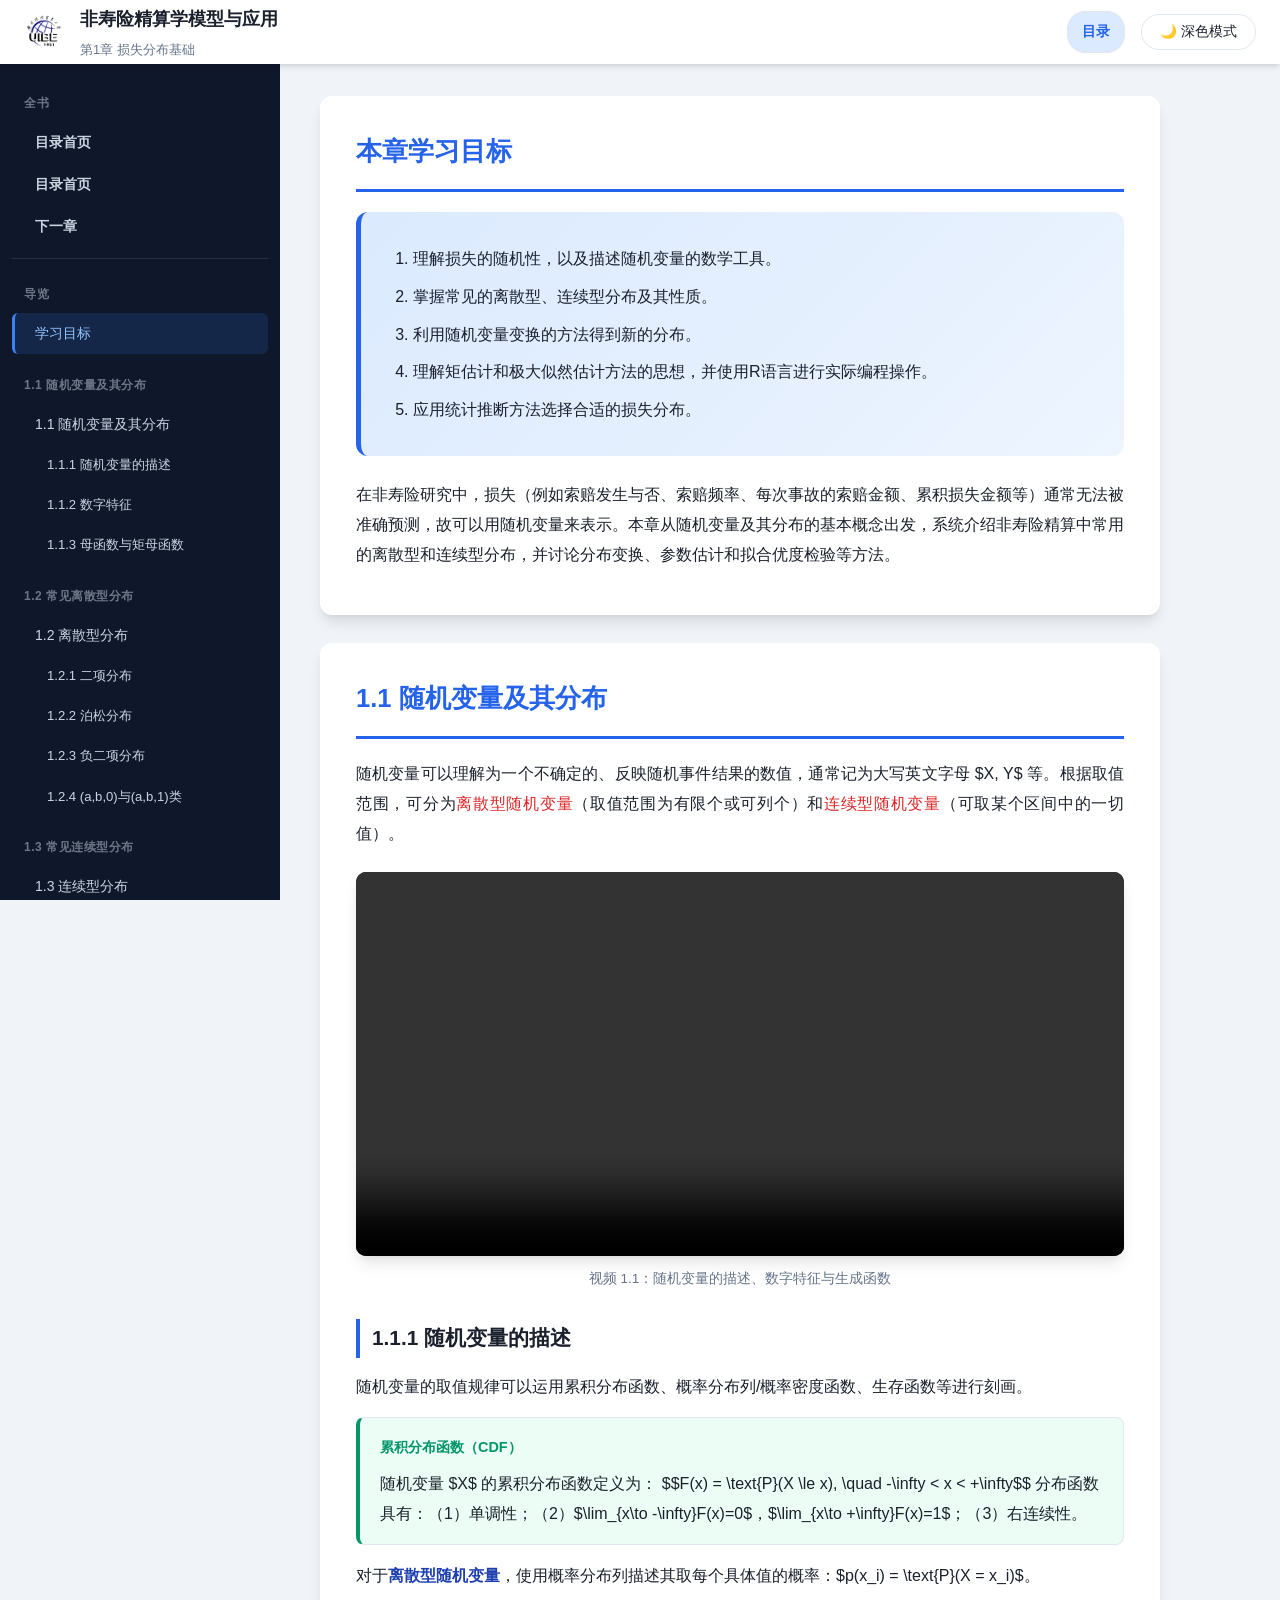
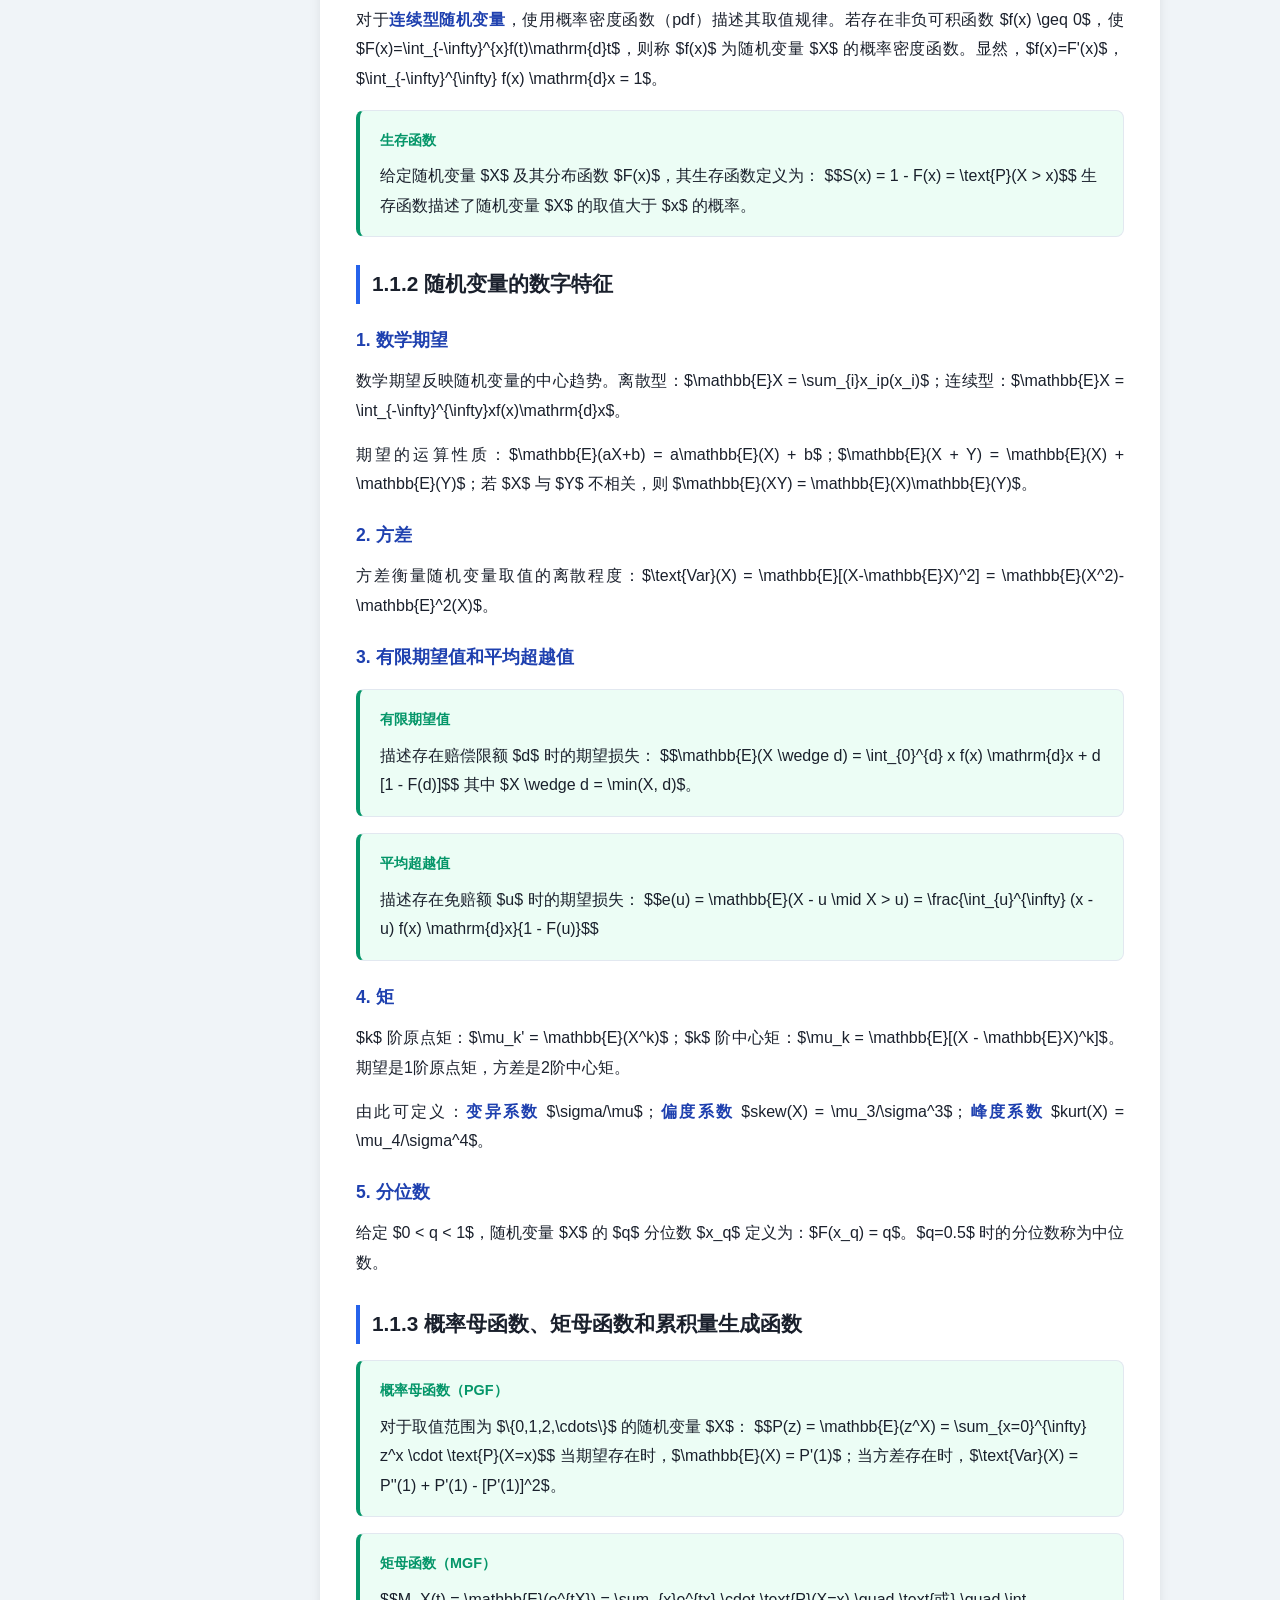
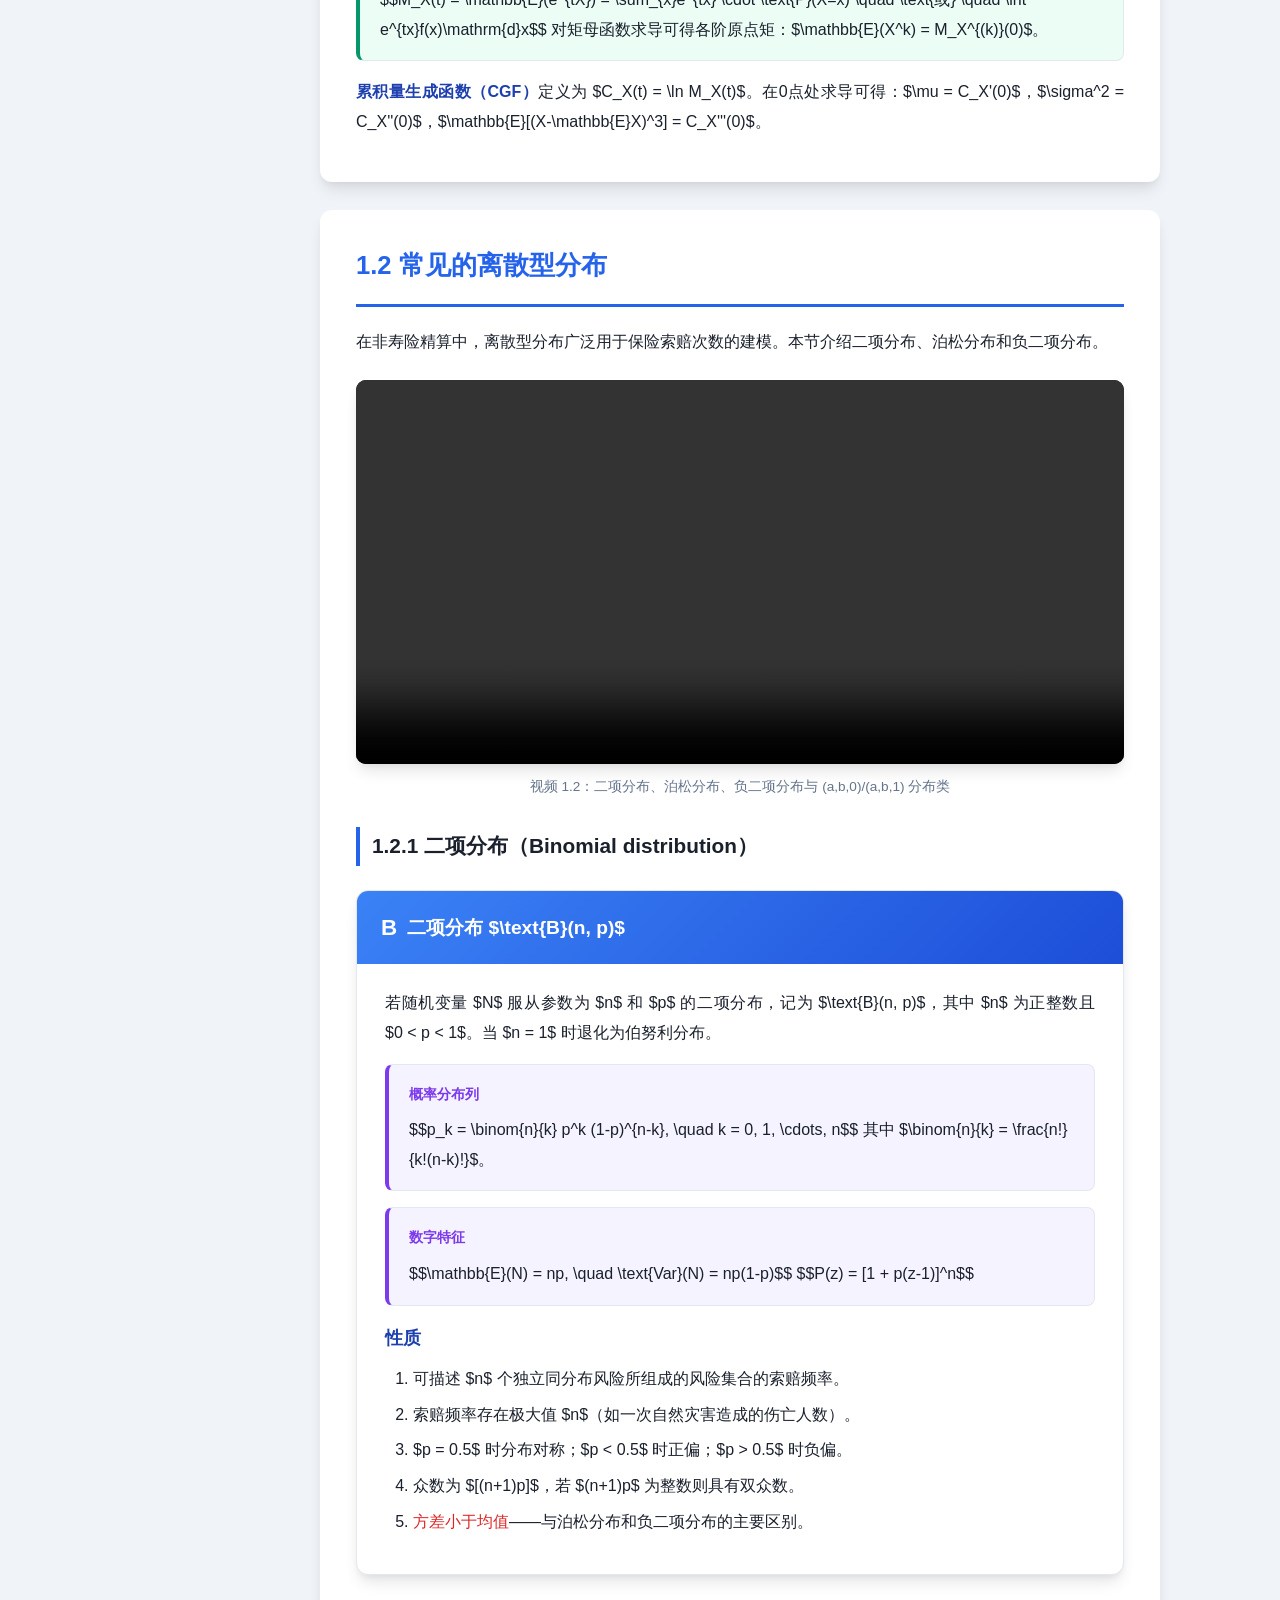
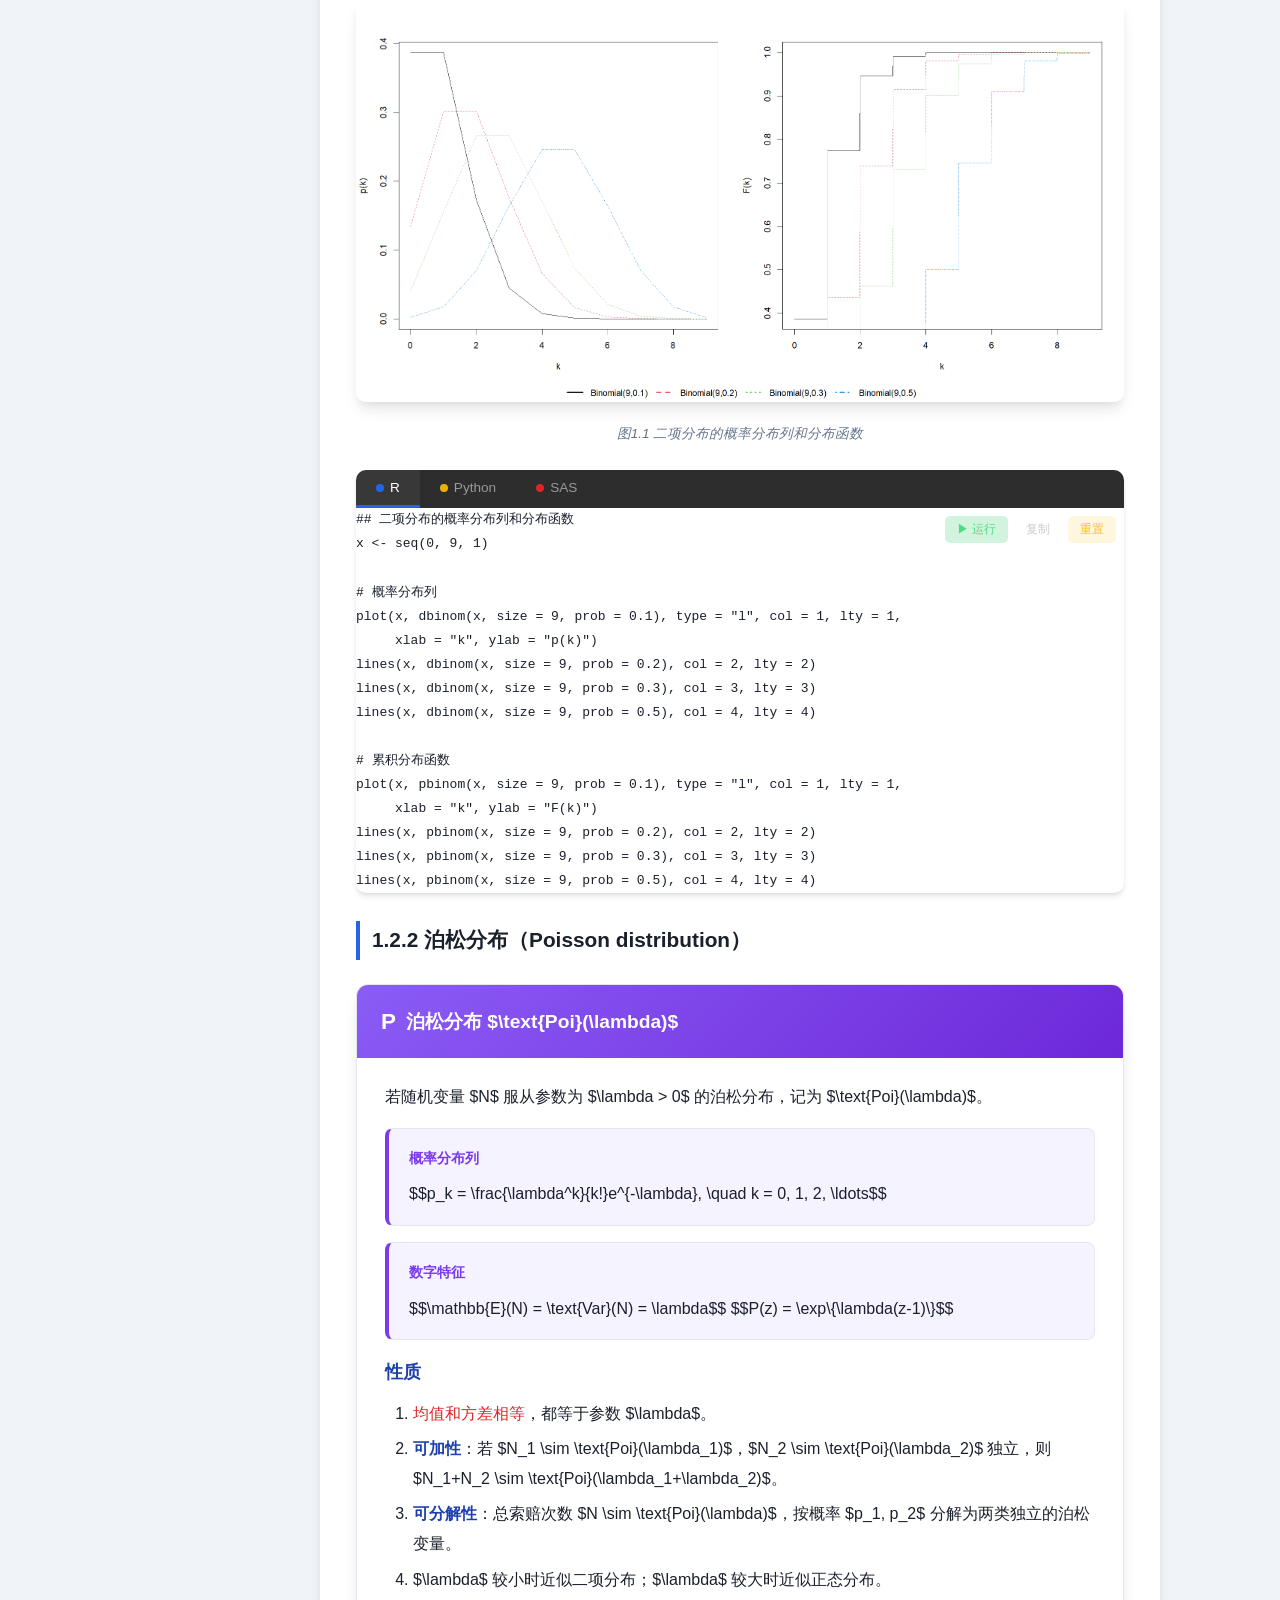
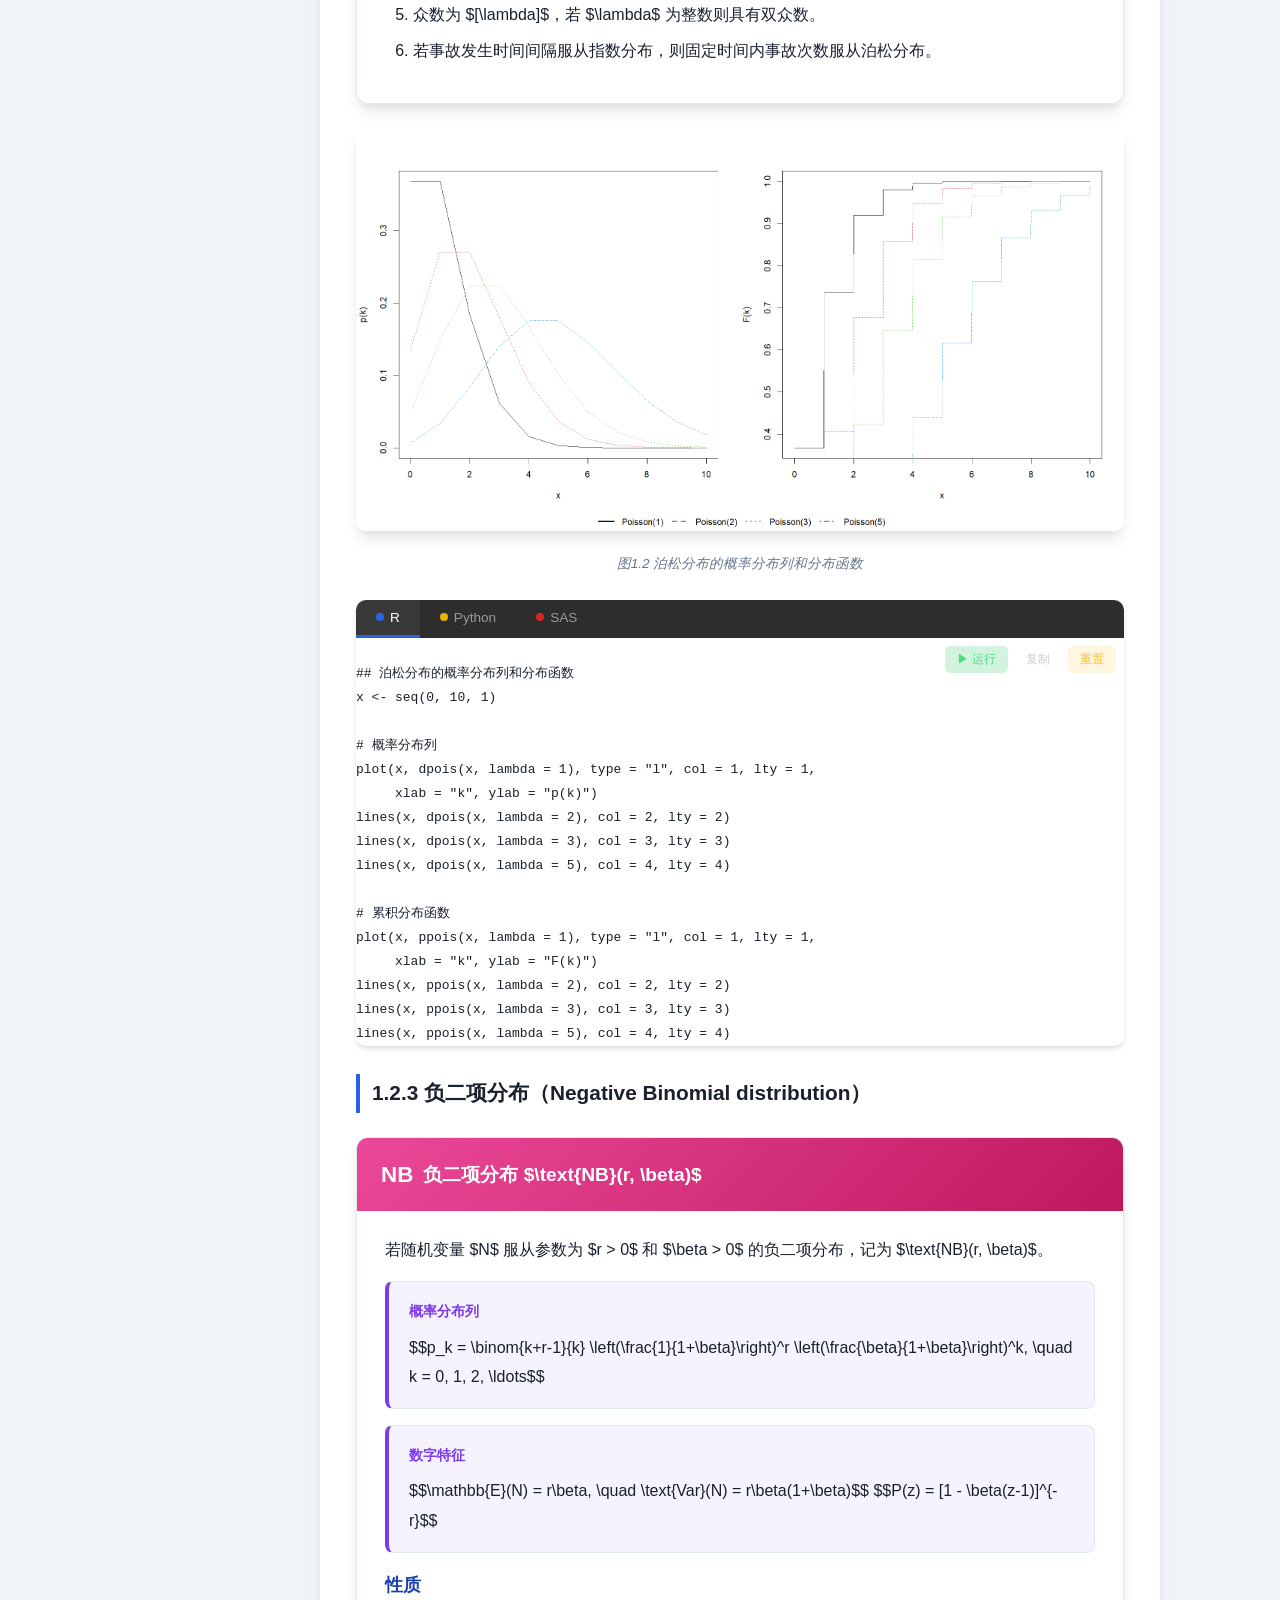
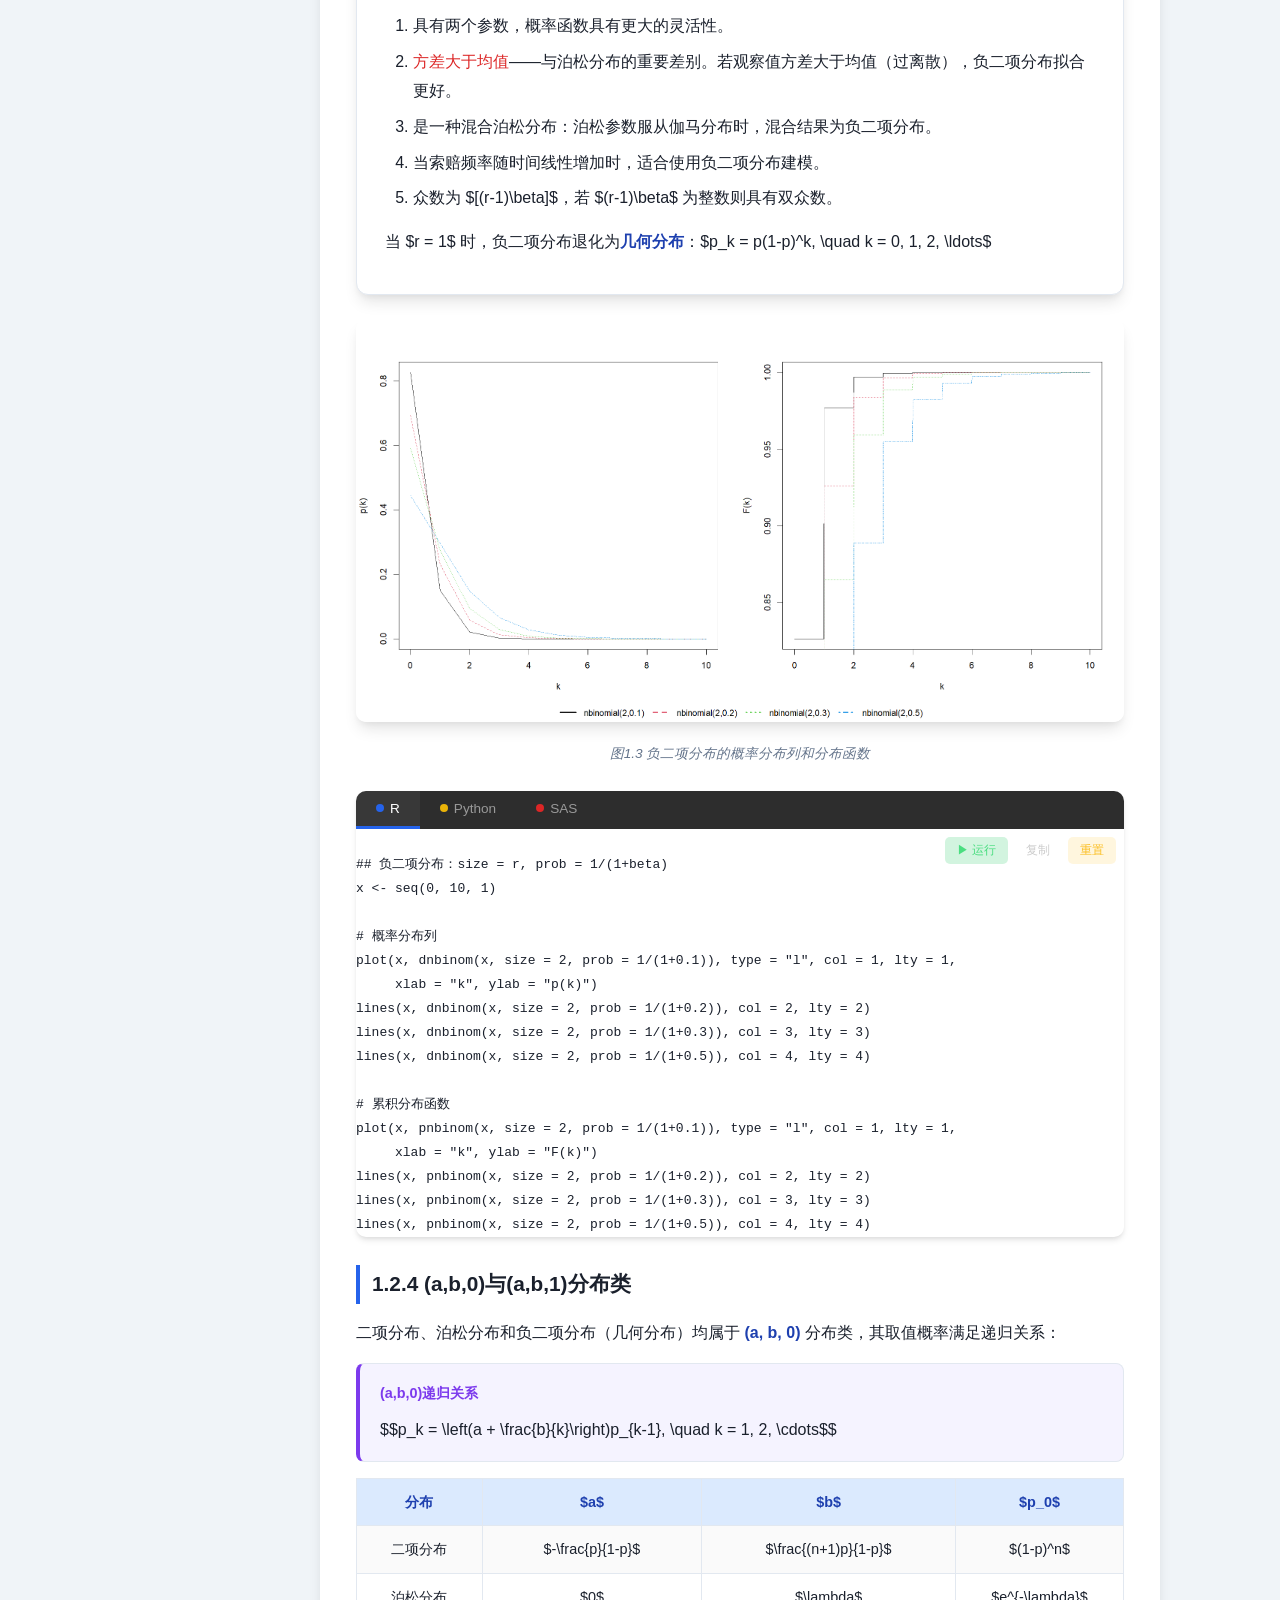
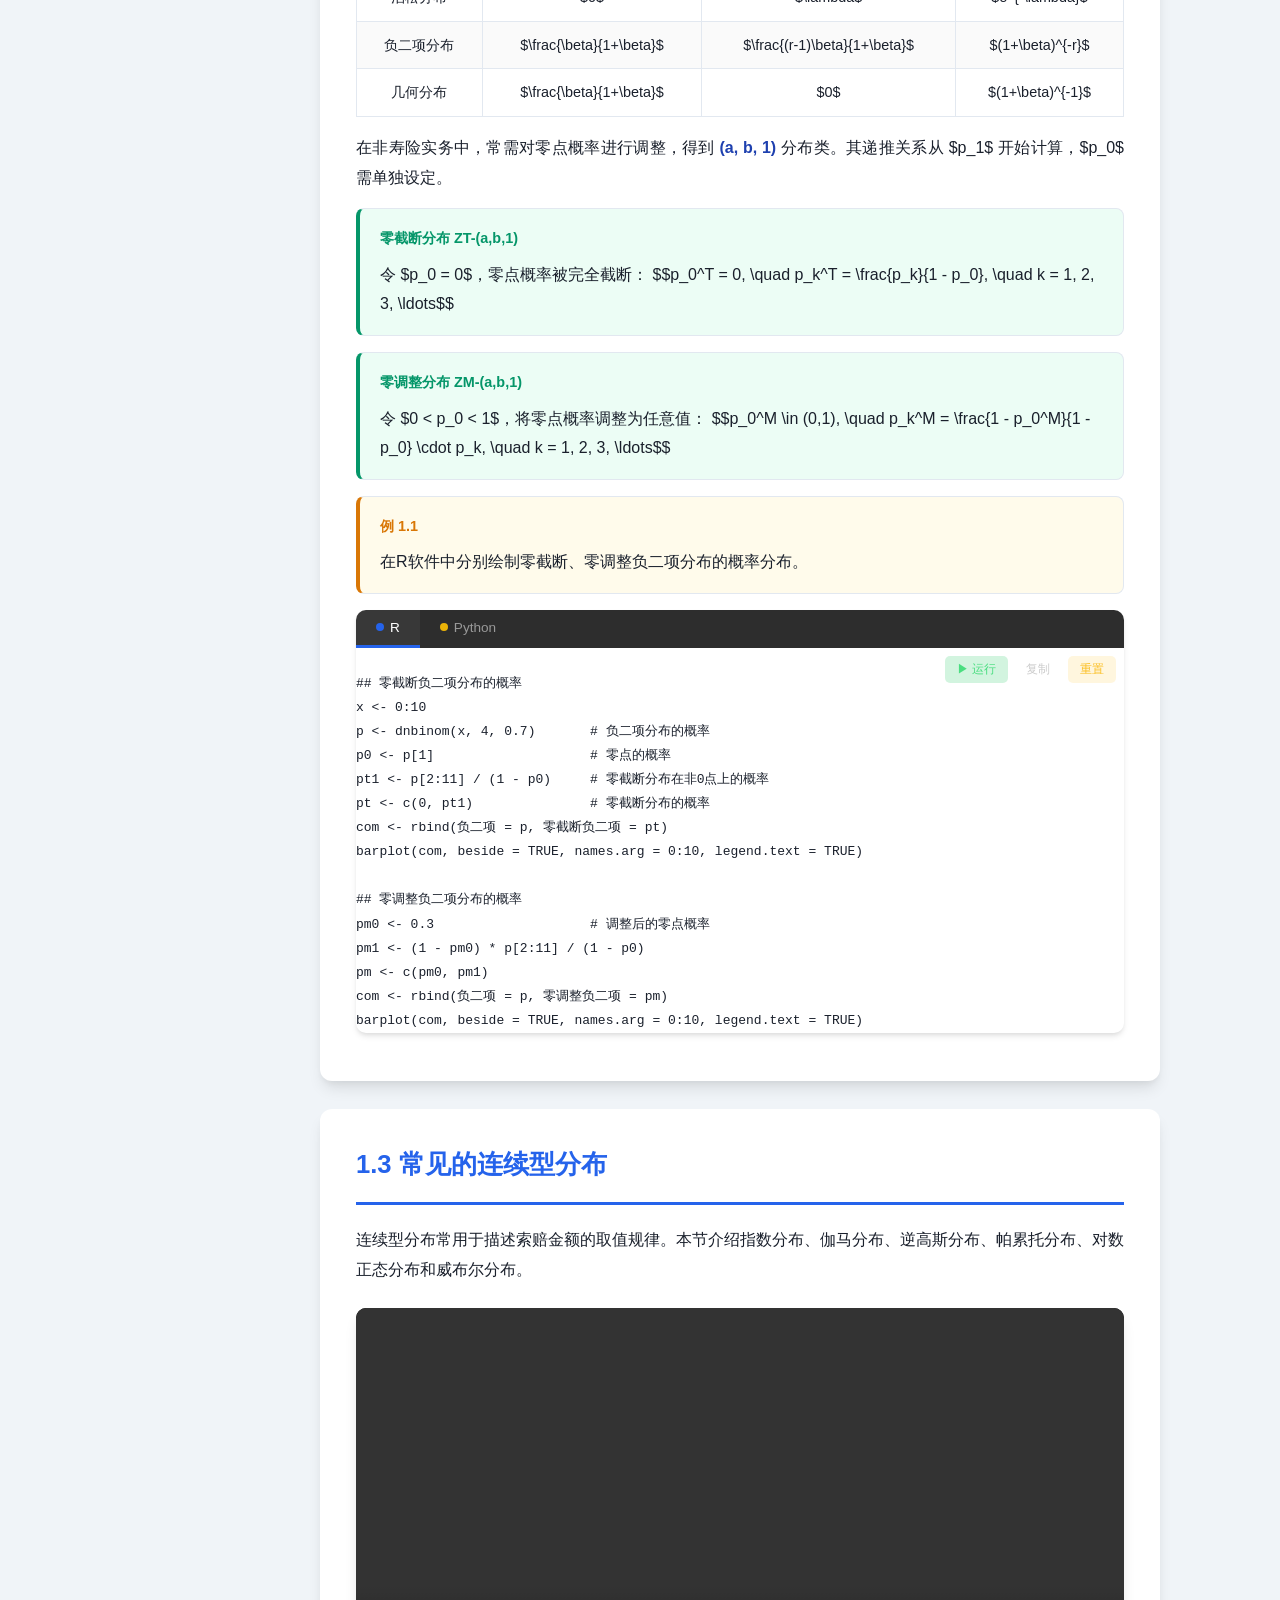
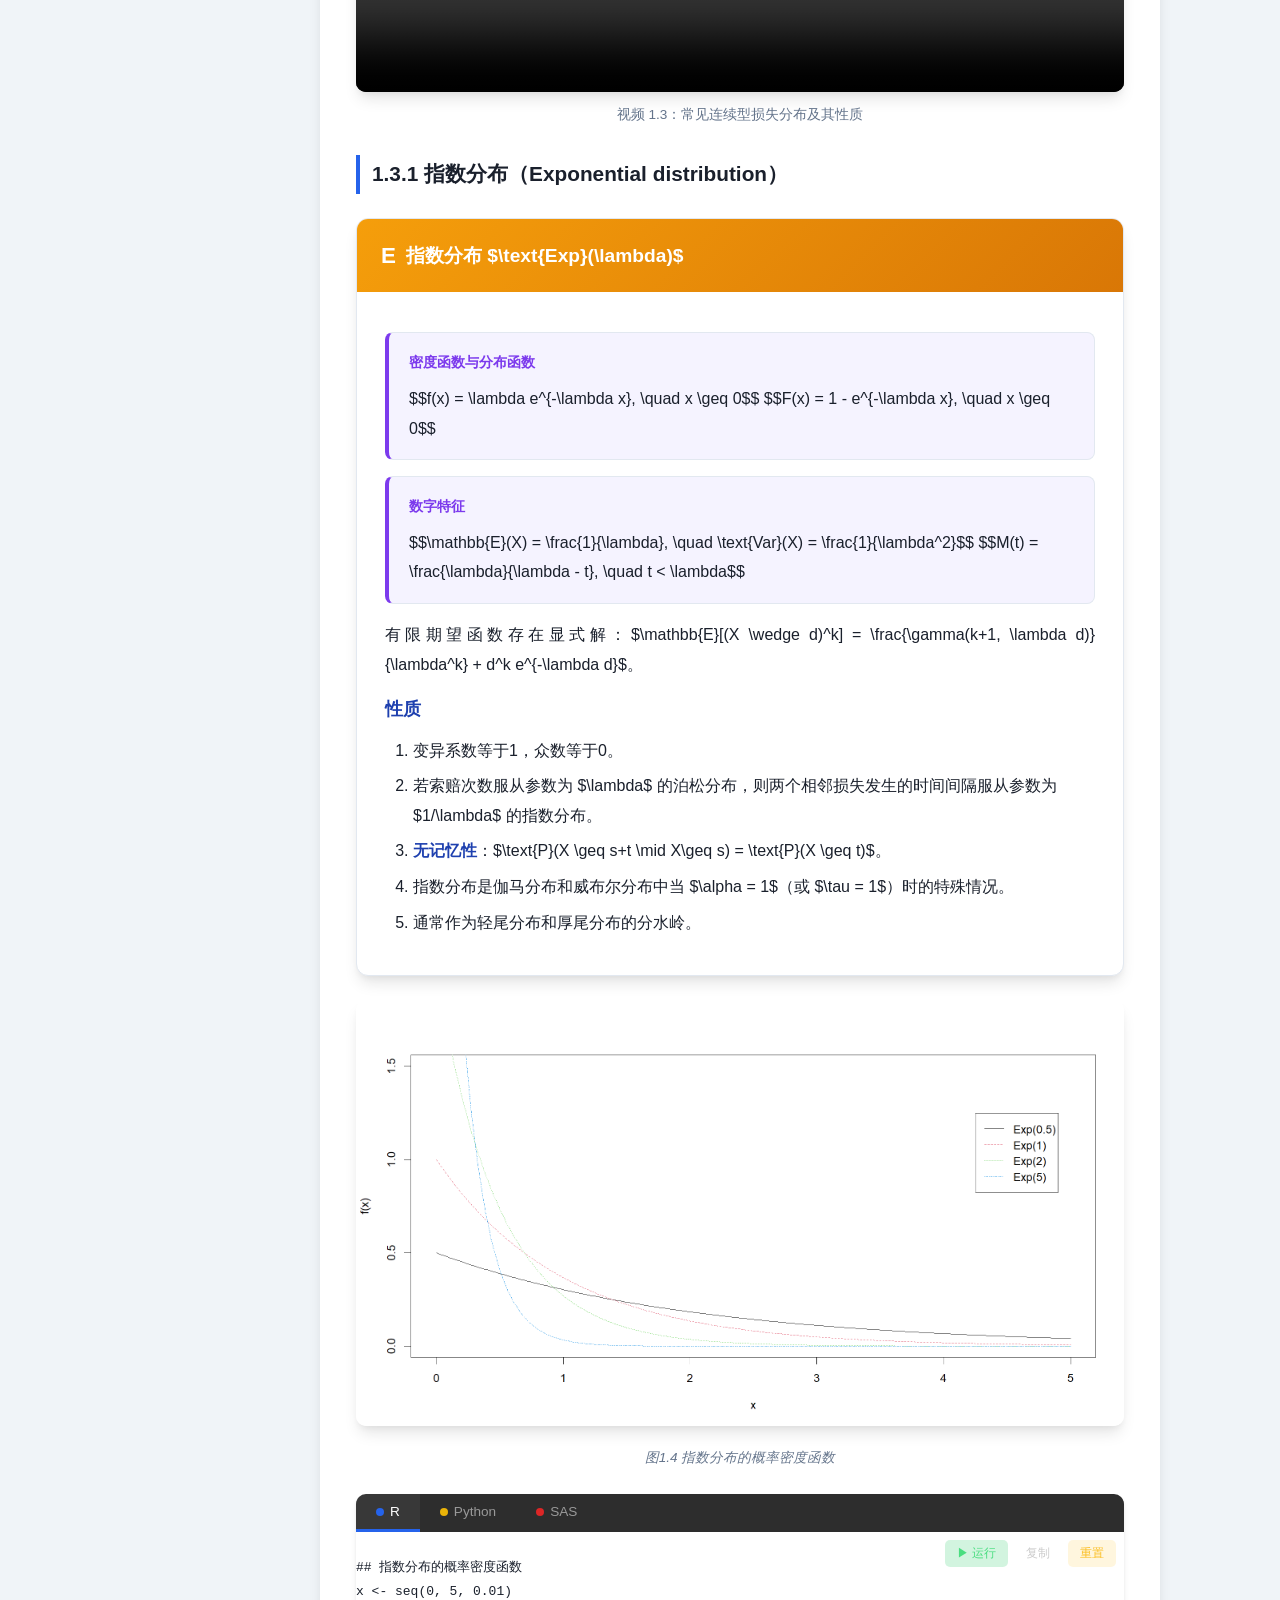
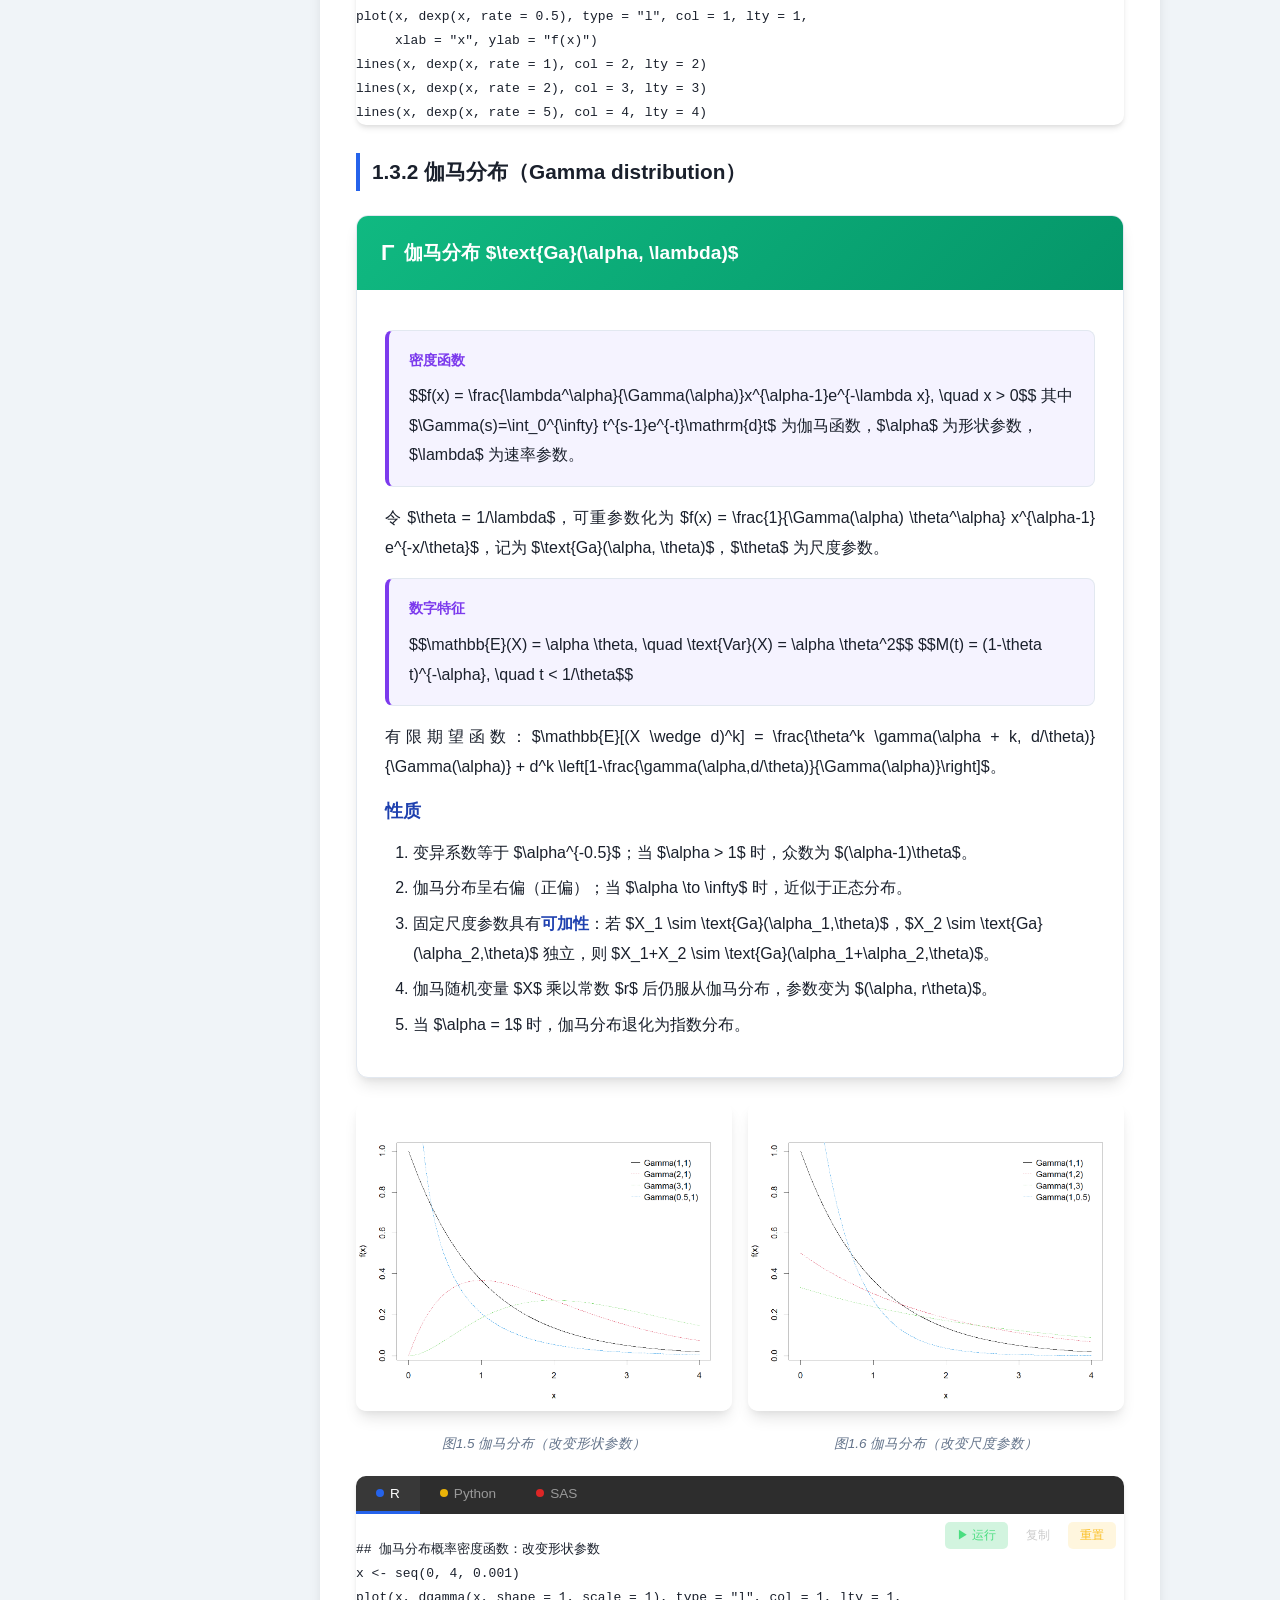
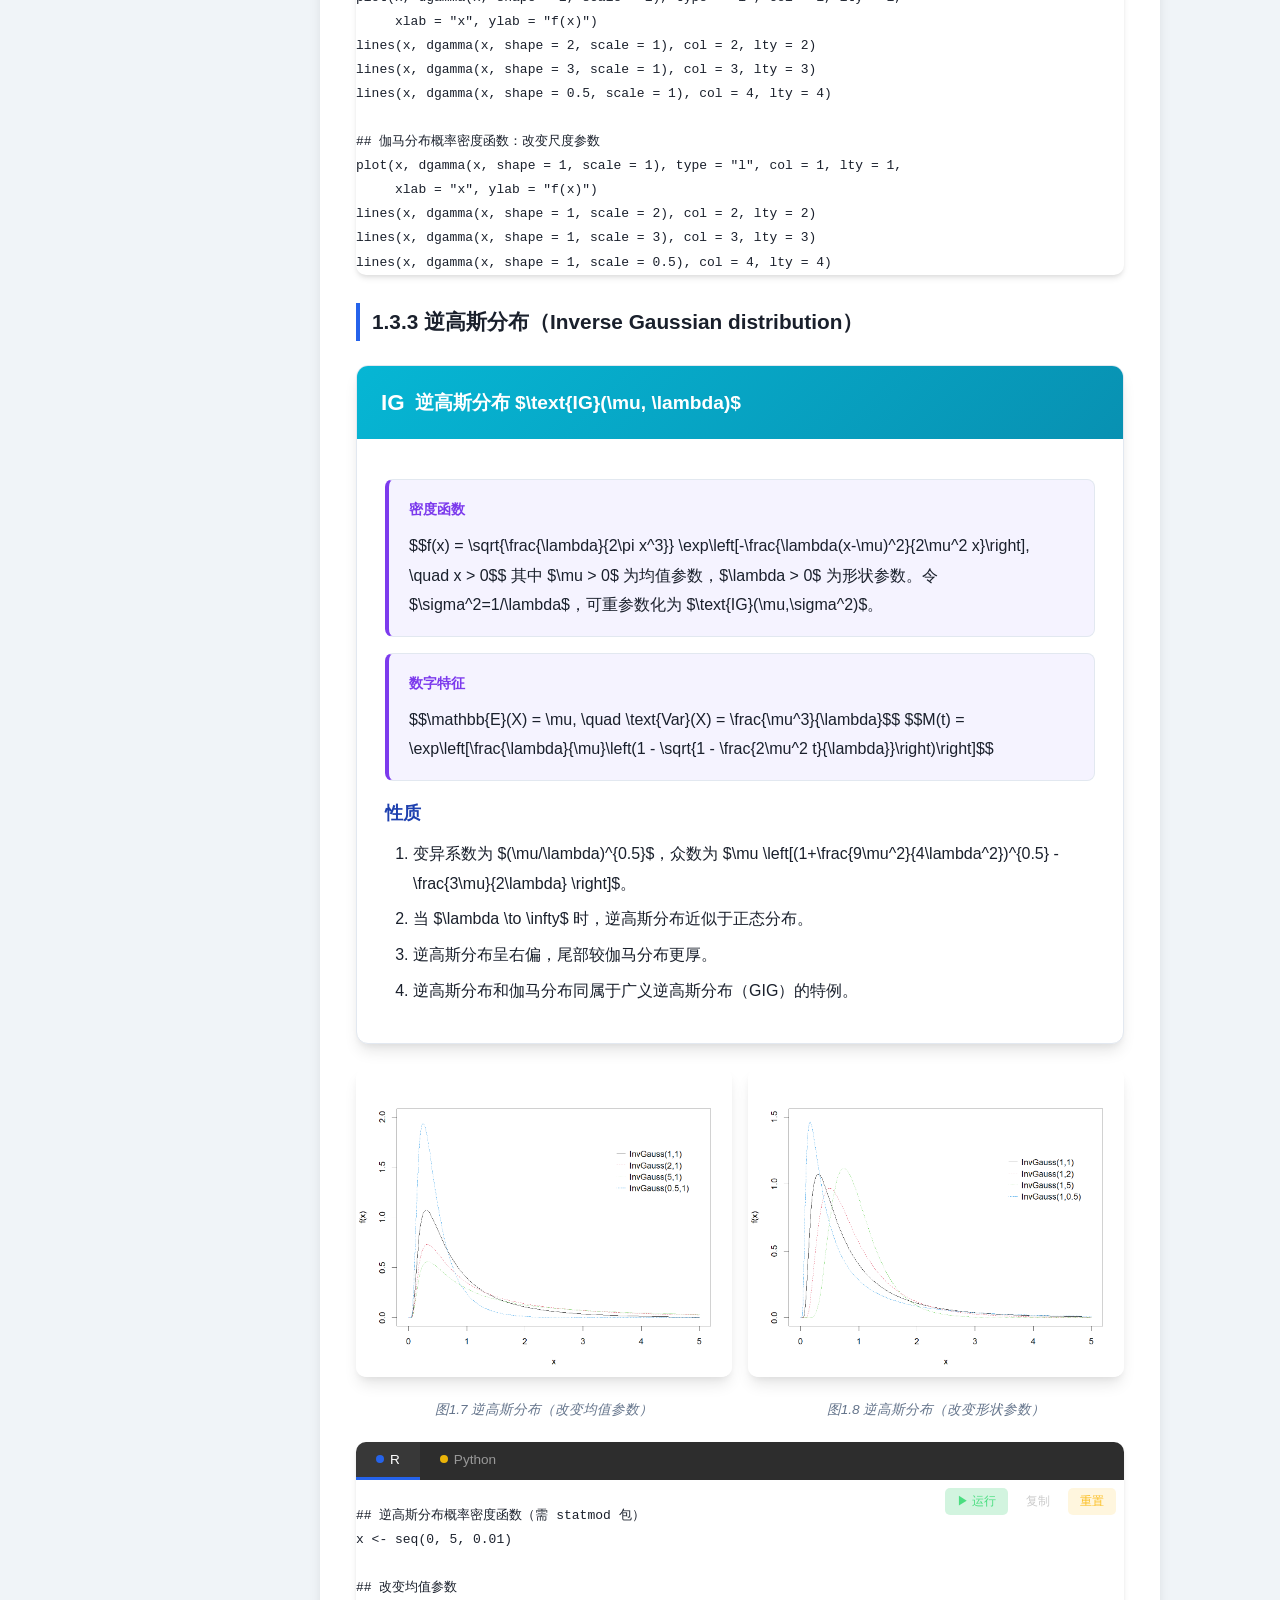
==== commit 783d1908: "Add files via upload" ====
--- a/chap1.html
+++ b/chap1.html
@@ -393,6 +393,17 @@
 }
 .figure-grid .figure-wrapper { margin: 0; }
 
+.lesson-video {
+  text-align: center; margin: 24px 0;
+}
+.lesson-video video {
+  display: block; width: 100%; max-width: 960px; height: auto; margin: 0 auto;
+  border-radius: 10px; box-shadow: var(--shadow-lg); background: #000;
+}
+.lesson-video figcaption {
+  font-size: 0.85rem; color: var(--text-muted); margin-top: 10px;
+}
+
 /* Lightbox */
 #lightbox {
   position: fixed; top:0; left:0; width:100%; height:100%;
@@ -618,6 +629,14 @@
   <h2>1.1 随机变量及其分布</h2>
   <p>随机变量可以理解为一个不确定的、反映随机事件结果的数值，通常记为大写英文字母 $X, Y$ 等。根据取值范围，可分为<span class="hl">离散型随机变量</span>（取值范围为有限个或可列个）和<span class="hl">连续型随机变量</span>（可取某个区间中的一切值）。</p>
 
+  <figure class="lesson-video">
+    <video controls preload="metadata" playsinline>
+      <source src="section1-movs/chap1_1.mp4" type="video/mp4">
+      您的浏览器不支持 HTML5 视频播放。
+    </video>
+    <figcaption>视频 1.1：随机变量的描述、数字特征与生成函数</figcaption>
+  </figure>
+
   <h3 id="sec-1-1-1">1.1.1 随机变量的描述</h3>
   <p>随机变量的取值规律可以运用累积分布函数、概率分布列/概率密度函数、生存函数等进行刻画。</p>
 
@@ -691,6 +710,14 @@
 <div class="section-card" id="sec-1-2">
   <h2>1.2 常见的离散型分布</h2>
   <p>在非寿险精算中，离散型分布广泛用于保险索赔次数的建模。本节介绍二项分布、泊松分布和负二项分布。</p>
+
+  <figure class="lesson-video">
+    <video controls preload="metadata" playsinline>
+      <source src="section1-movs/chap1_2.mp4" type="video/mp4">
+      您的浏览器不支持 HTML5 视频播放。
+    </video>
+    <figcaption>视频 1.2：二项分布、泊松分布、负二项分布与 (a,b,0)/(a,b,1) 分布类</figcaption>
+  </figure>
 
   <!-- 1.2.1 二项分布 -->
   <h3 id="sec-1-2-1">1.2.1 二项分布（Binomial distribution）</h3>
@@ -1163,6 +1190,14 @@
   <h2>1.3 常见的连续型分布</h2>
   <p>连续型分布常用于描述索赔金额的取值规律。本节介绍指数分布、伽马分布、逆高斯分布、帕累托分布、对数正态分布和威布尔分布。</p>
 
+  <figure class="lesson-video">
+    <video controls preload="metadata" playsinline>
+      <source src="section1-movs/chap1_3.mp4" type="video/mp4">
+      您的浏览器不支持 HTML5 视频播放。
+    </video>
+    <figcaption>视频 1.3：常见连续型损失分布及其性质</figcaption>
+  </figure>
+
   <!-- 1.3.1 指数分布 -->
   <h3 id="sec-1-3-1">1.3.1 指数分布（Exponential distribution）</h3>
   <div class="dist-card dist-exponential">
@@ -1920,6 +1955,14 @@
 <div class="section-card" id="sec-1-4">
   <h2>1.4 损失分布的变换</h2>
   <p>在非寿险精算中，对数变换和指数变换是两种常见的随机变量变换方式。这些变换常用于调整数据的分布形态，使其更符合分析模型的假设要求。</p>
+
+  <figure class="lesson-video">
+    <video controls preload="metadata" playsinline>
+      <source src="section1-movs/chap1_4.mp4" type="video/mp4">
+      您的浏览器不支持 HTML5 视频播放。
+    </video>
+    <figcaption>视频 1.4：随机变量变换、组合分布与混合分布</figcaption>
+  </figure>
 
   <h3 id="sec-1-4-1">1.4.1 对数变换和指数变换</h3>
 
@@ -2132,6 +2175,14 @@
   <h2>1.5 分布拟合与参数估计</h2>
   <p>在分布拟合中，问题可以表述为：假定随机变量 $X$ 服从某分布 $F(x;\theta)$，其中 $\theta$ 是分布中的未知参数。若已知 $(X_1, X_2, \dots, X_n)$ 是来自该分布的一组简单随机样本，需要从数据中估计参数值 $\hat{\theta}$。</p>
 
+  <figure class="lesson-video">
+    <video controls preload="metadata" playsinline>
+      <source src="section1-movs/chap1_5.mp4" type="video/mp4">
+      您的浏览器不支持 HTML5 视频播放。
+    </video>
+    <figcaption>视频 1.5：矩估计、极大似然估计与拟合优度检验</figcaption>
+  </figure>
+
   <h3 id="sec-1-5-1">1.5.1 矩估计</h3>
   <p>矩估计法（moment estimation，ME）是一种通过样本矩近似总体矩来估计分布参数的方法。给定一组样本 $(x_1, x_2, \dots, x_n)$，分布的样本矩可以计算为：</p>
   <div class="math-display">$$\hat{\mu}_k' = \frac{1}{n} \sum_{i=1}^n x_i^k, \quad \hat{\mu}_k = \frac{1}{n} \sum_{i=1}^n (x_i-\bar{x})^k$$</div>
@@ -2486,6 +2537,15 @@
 <!-- ===== Section 1.6 ===== -->
 <div class="section-card" id="sec-1-6">
   <h2>1.6 习题</h2>
+
+  <figure class="lesson-video">
+    <video controls preload="metadata" playsinline>
+      <source src="section1-movs/chap1_6.mp4" type="video/mp4">
+      您的浏览器不支持 HTML5 视频播放。
+    </video>
+    <figcaption>视频 1.6：本章典型习题讲解</figcaption>
+  </figure>
+
   <ol class="exercises">
     <li>设随机变量 $X$ 服从参数为 $\lambda$ 的泊松分布。已知 $P(X=1) = P(X=2)$，求 $P(X=0)$ 和 $E(X)$。</li>
     <li>设随机变量 $X$ 服从参数为 $(r, p)$ 的负二项分布。求 $E(X)$ 和 $\text{Var}(X)$，并证明当 $r \to \infty$ 且 $rp \to \lambda$ 时，负二项分布收敛于泊松分布。</li>
@@ -3184,4 +3244,4 @@
   }
 </script>
 </body>
-</html>+</html>
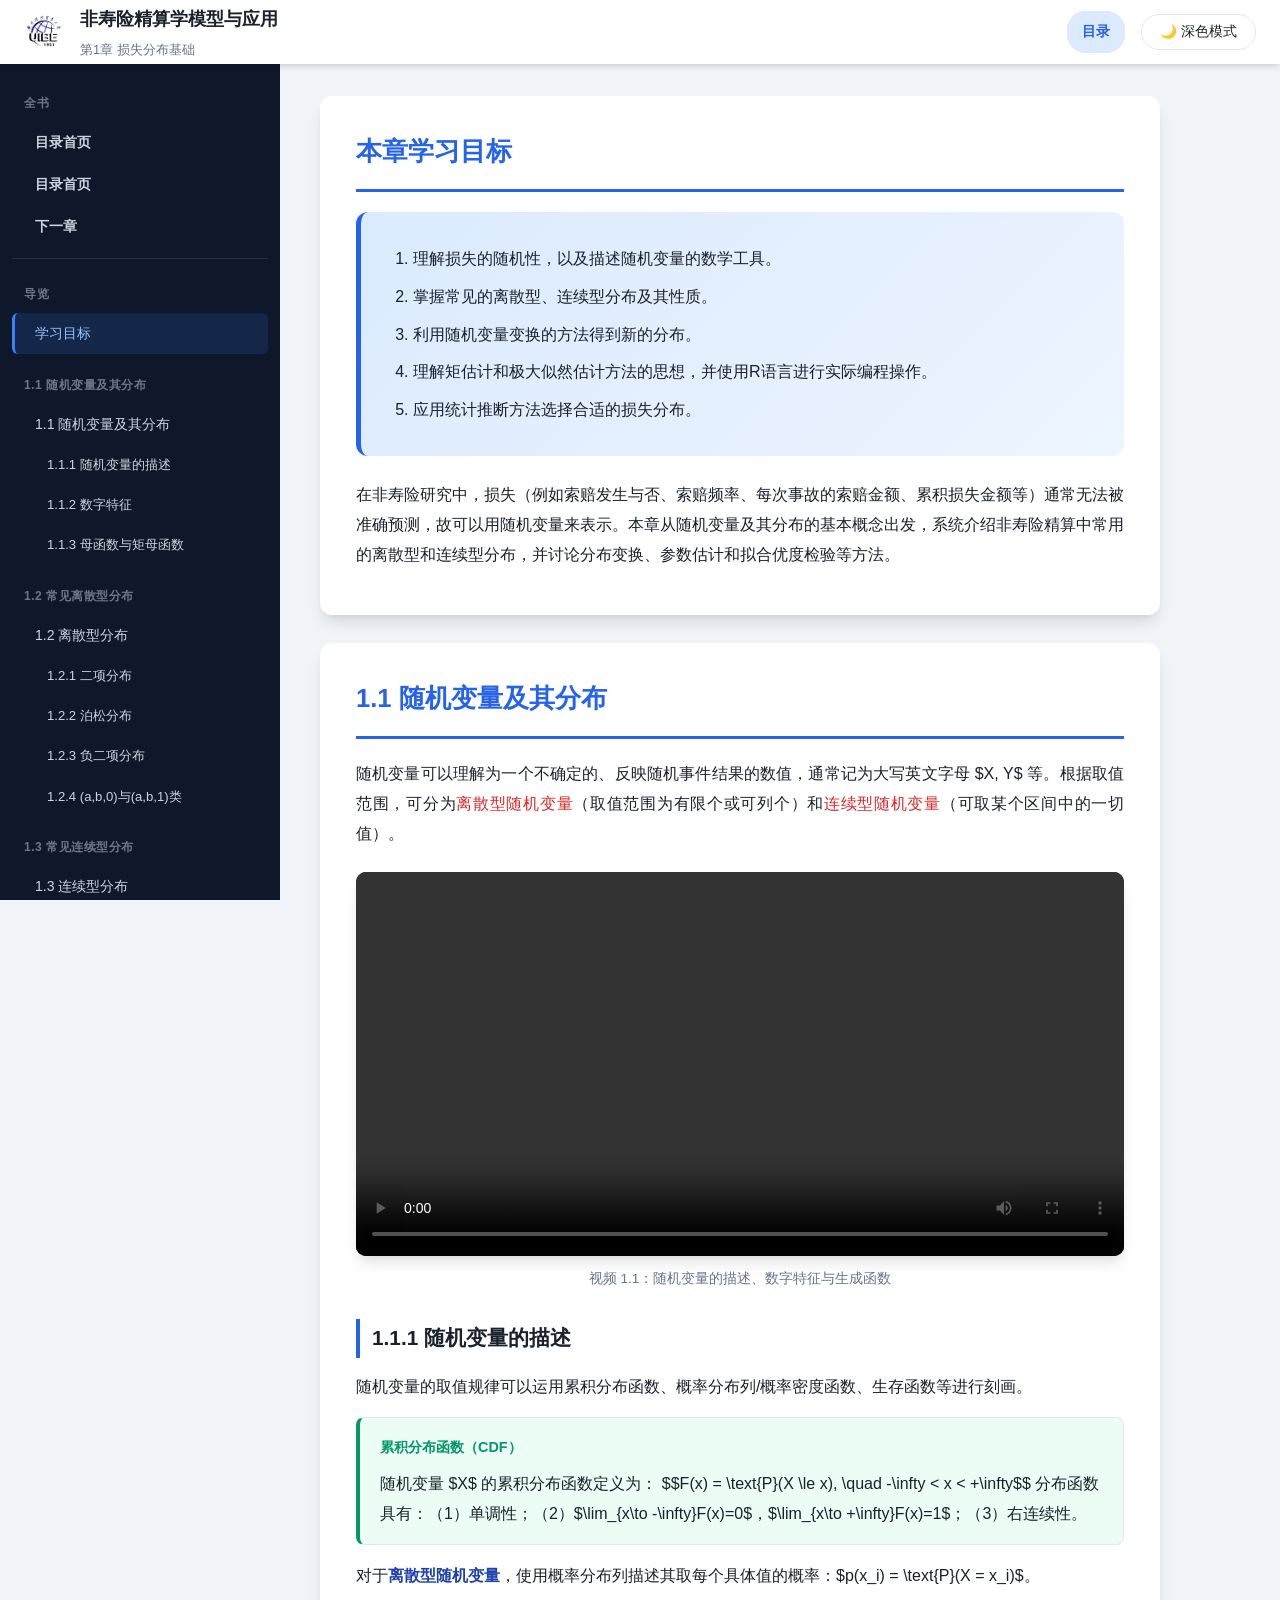
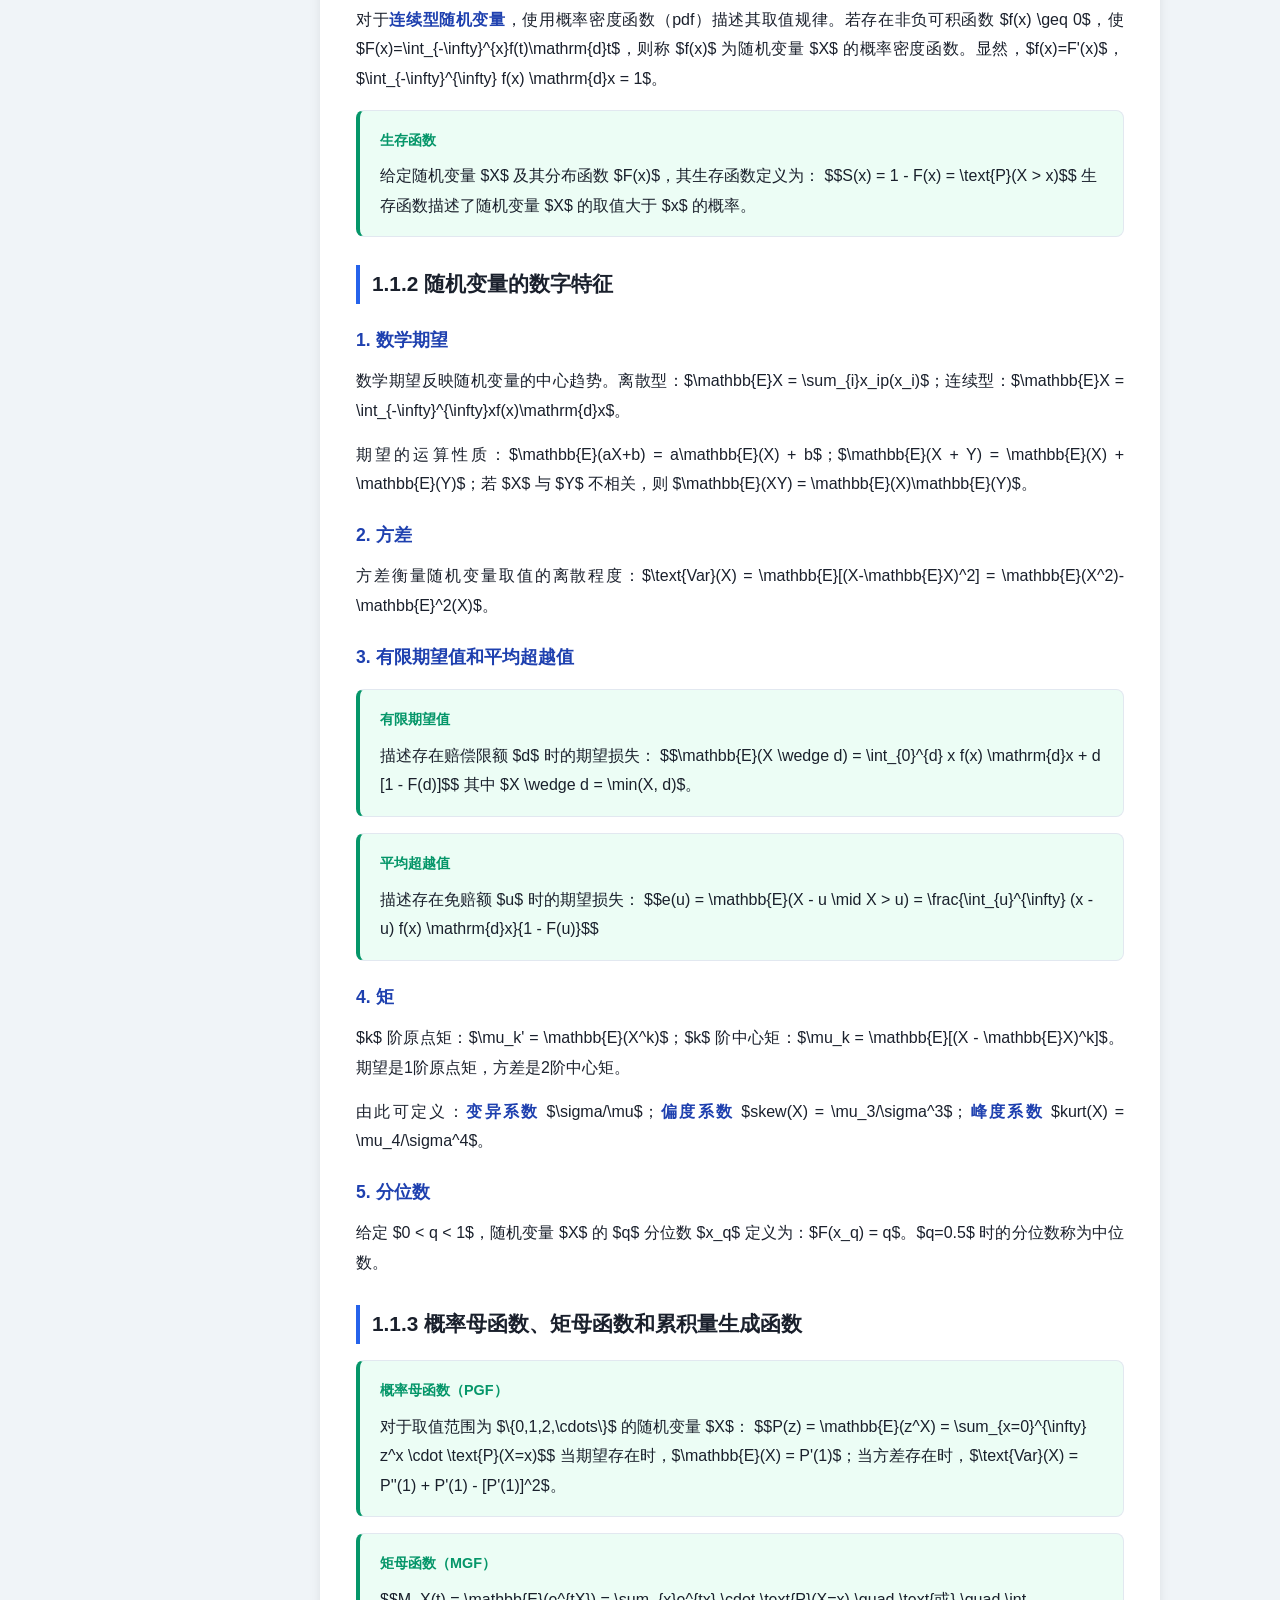
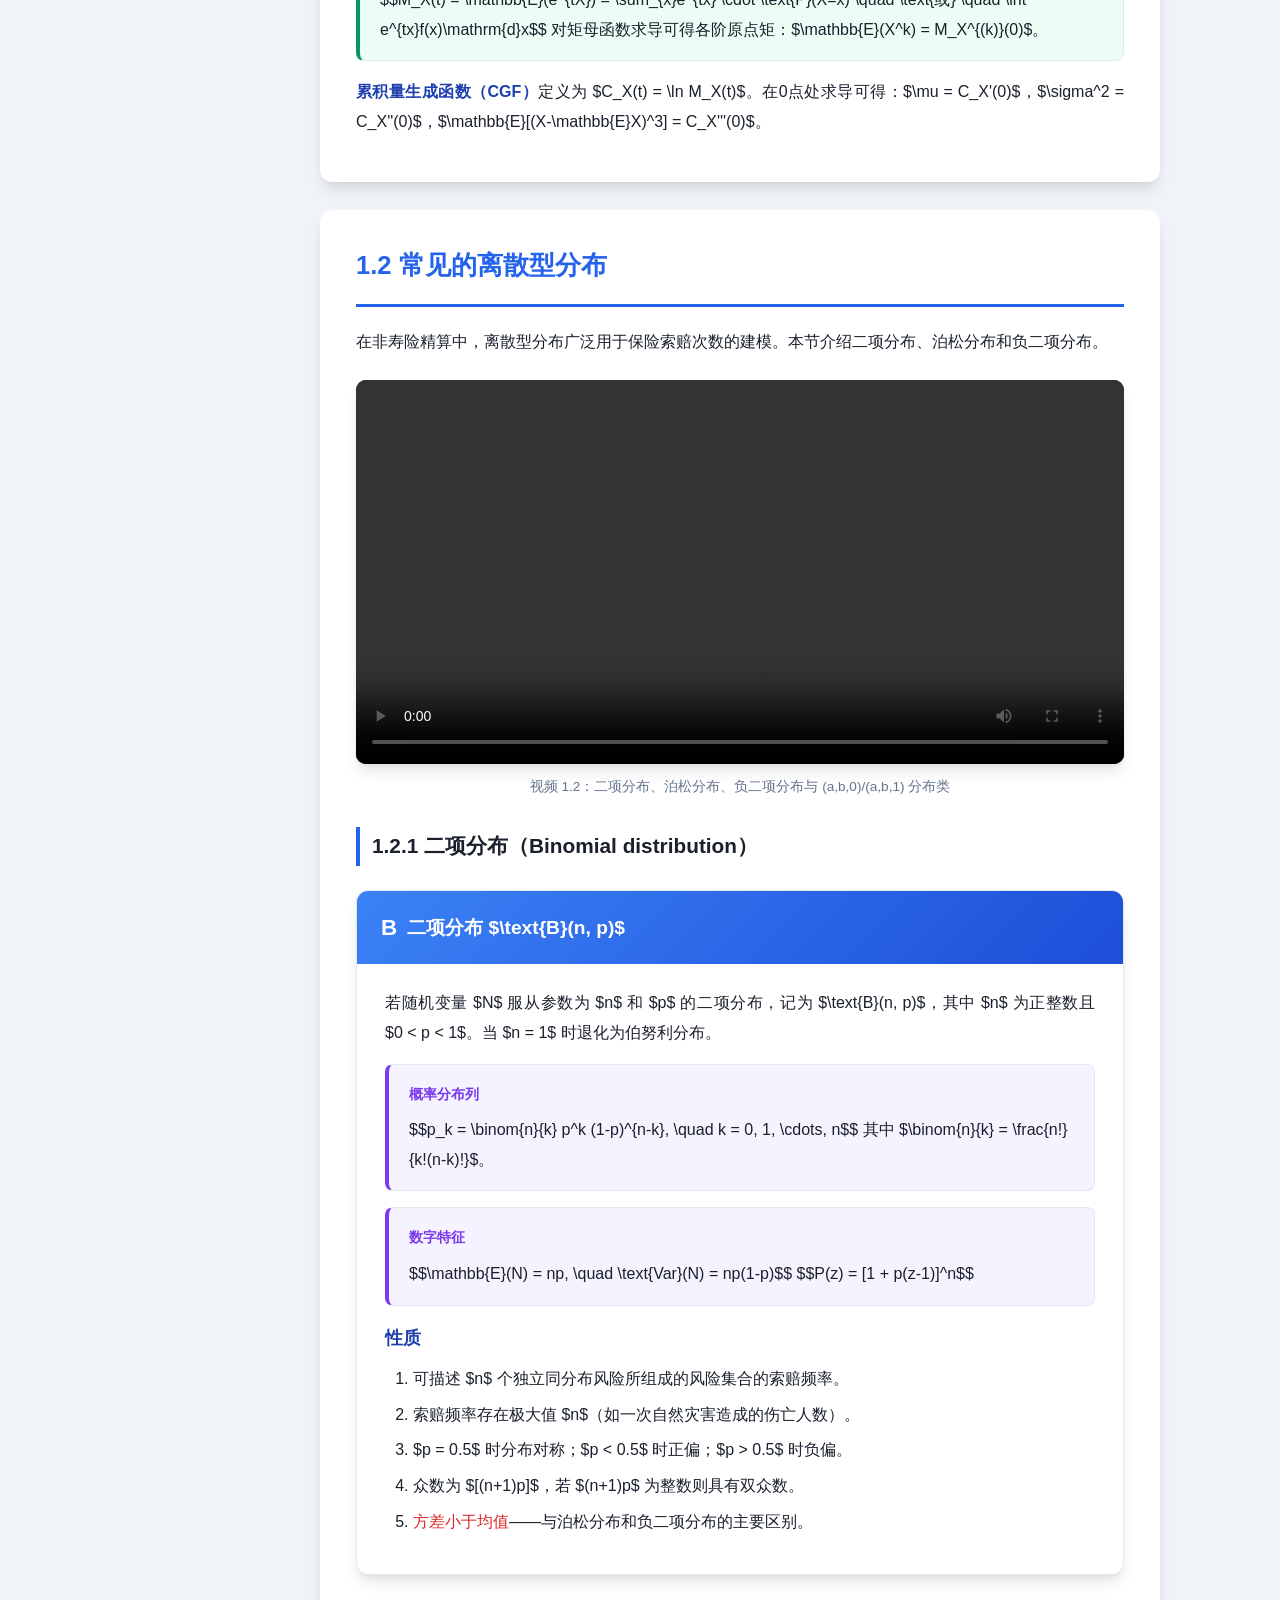
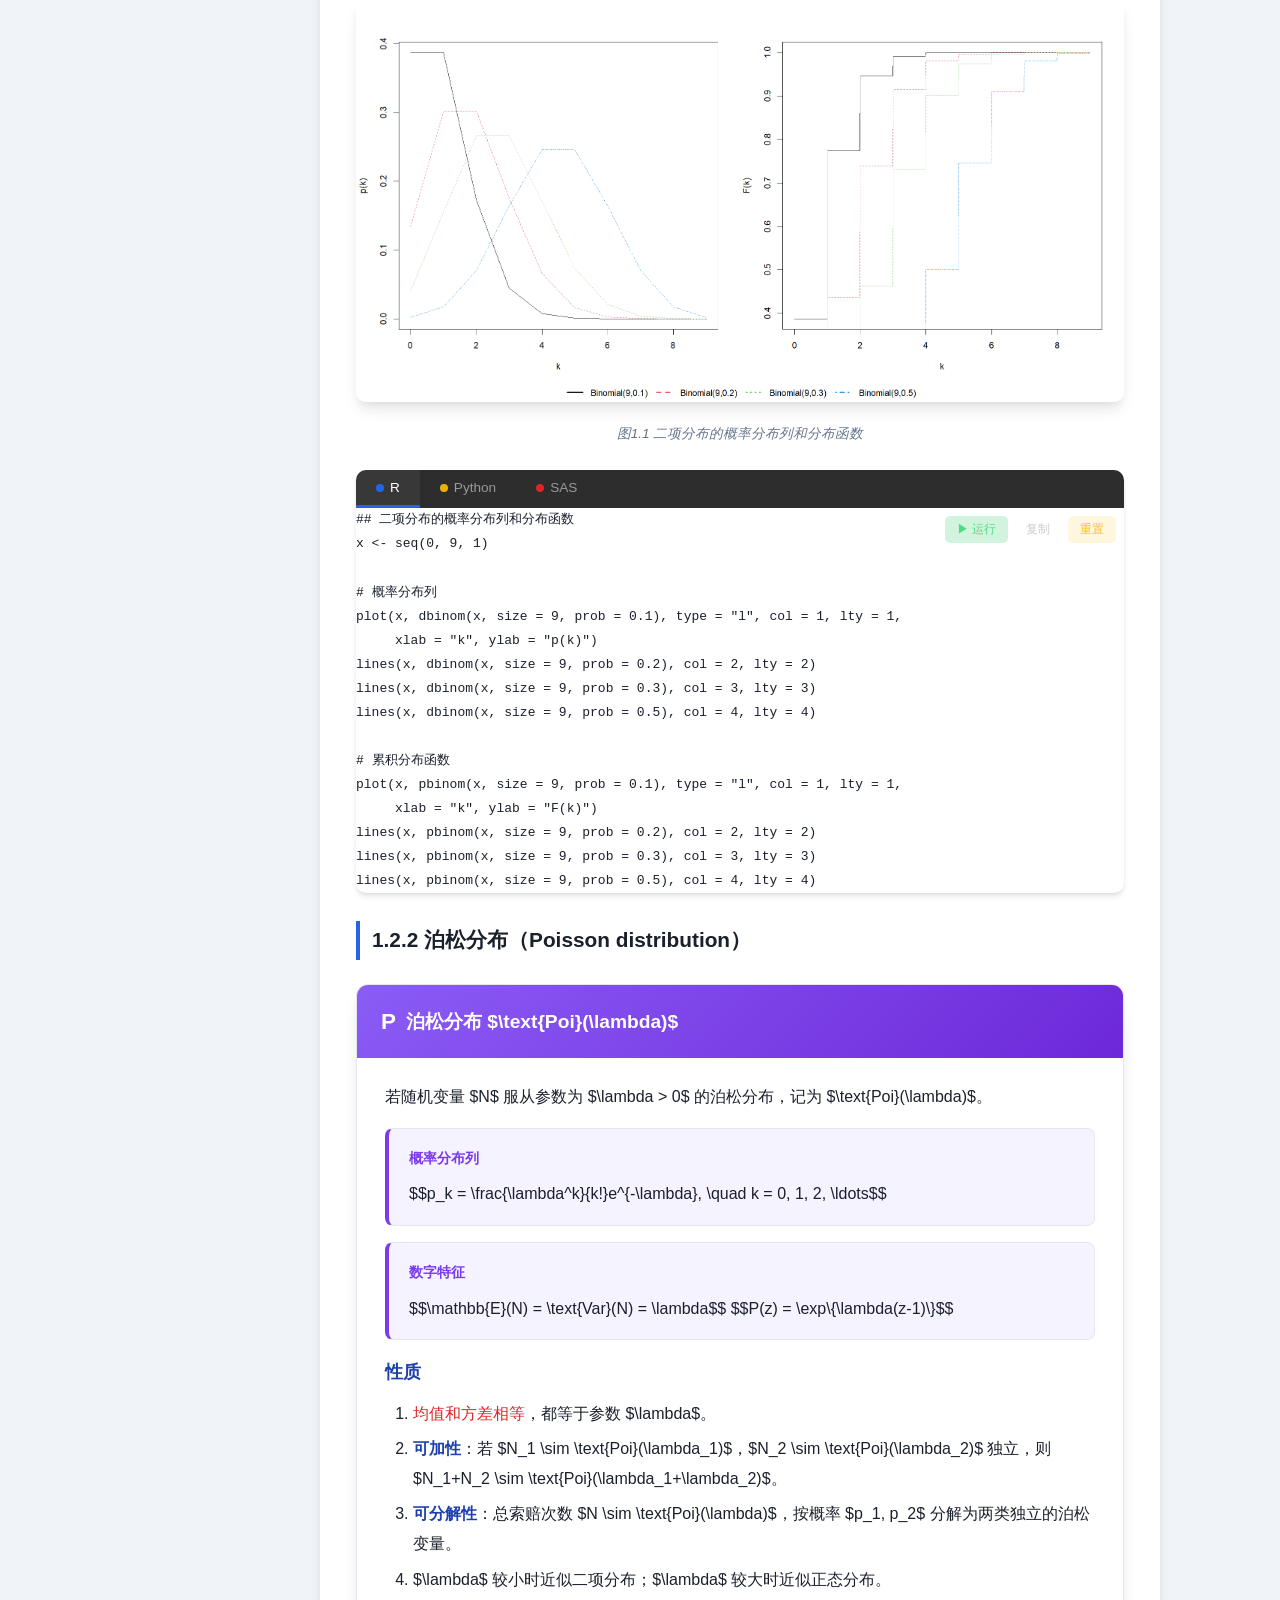
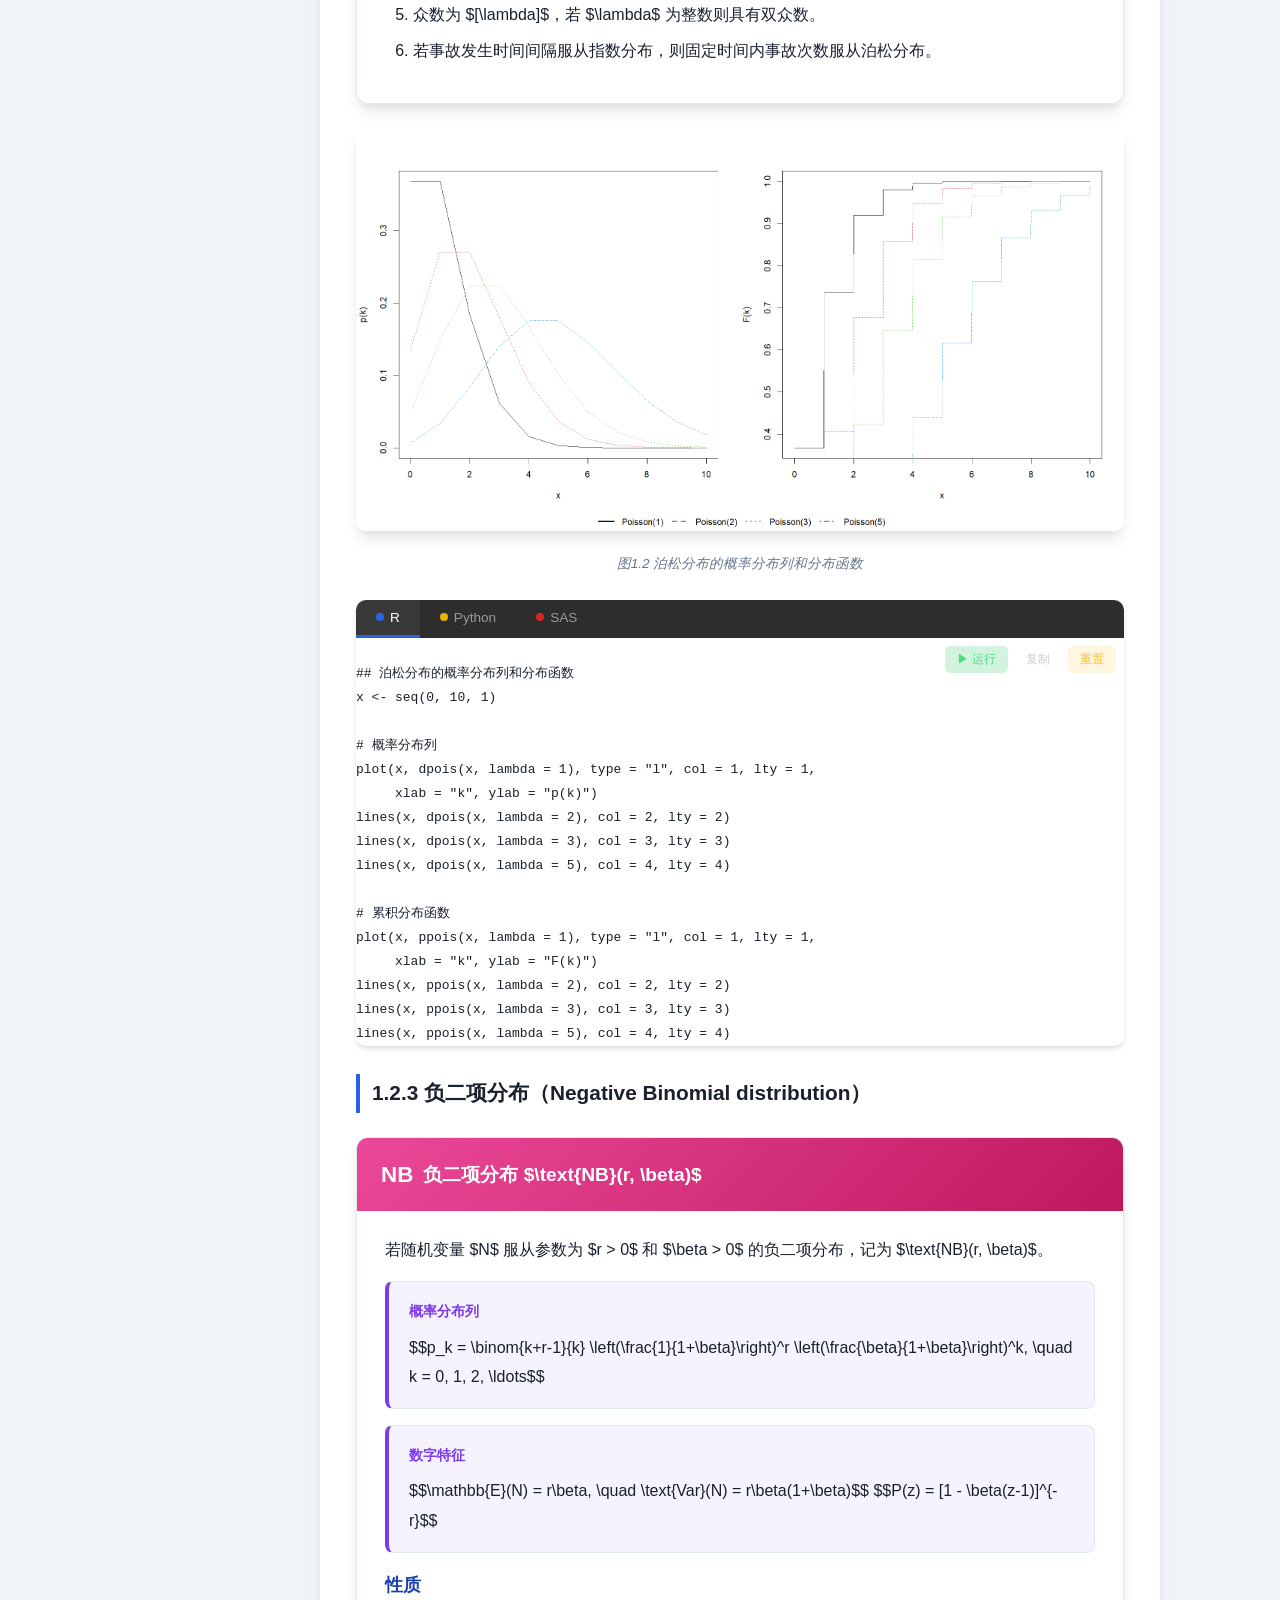
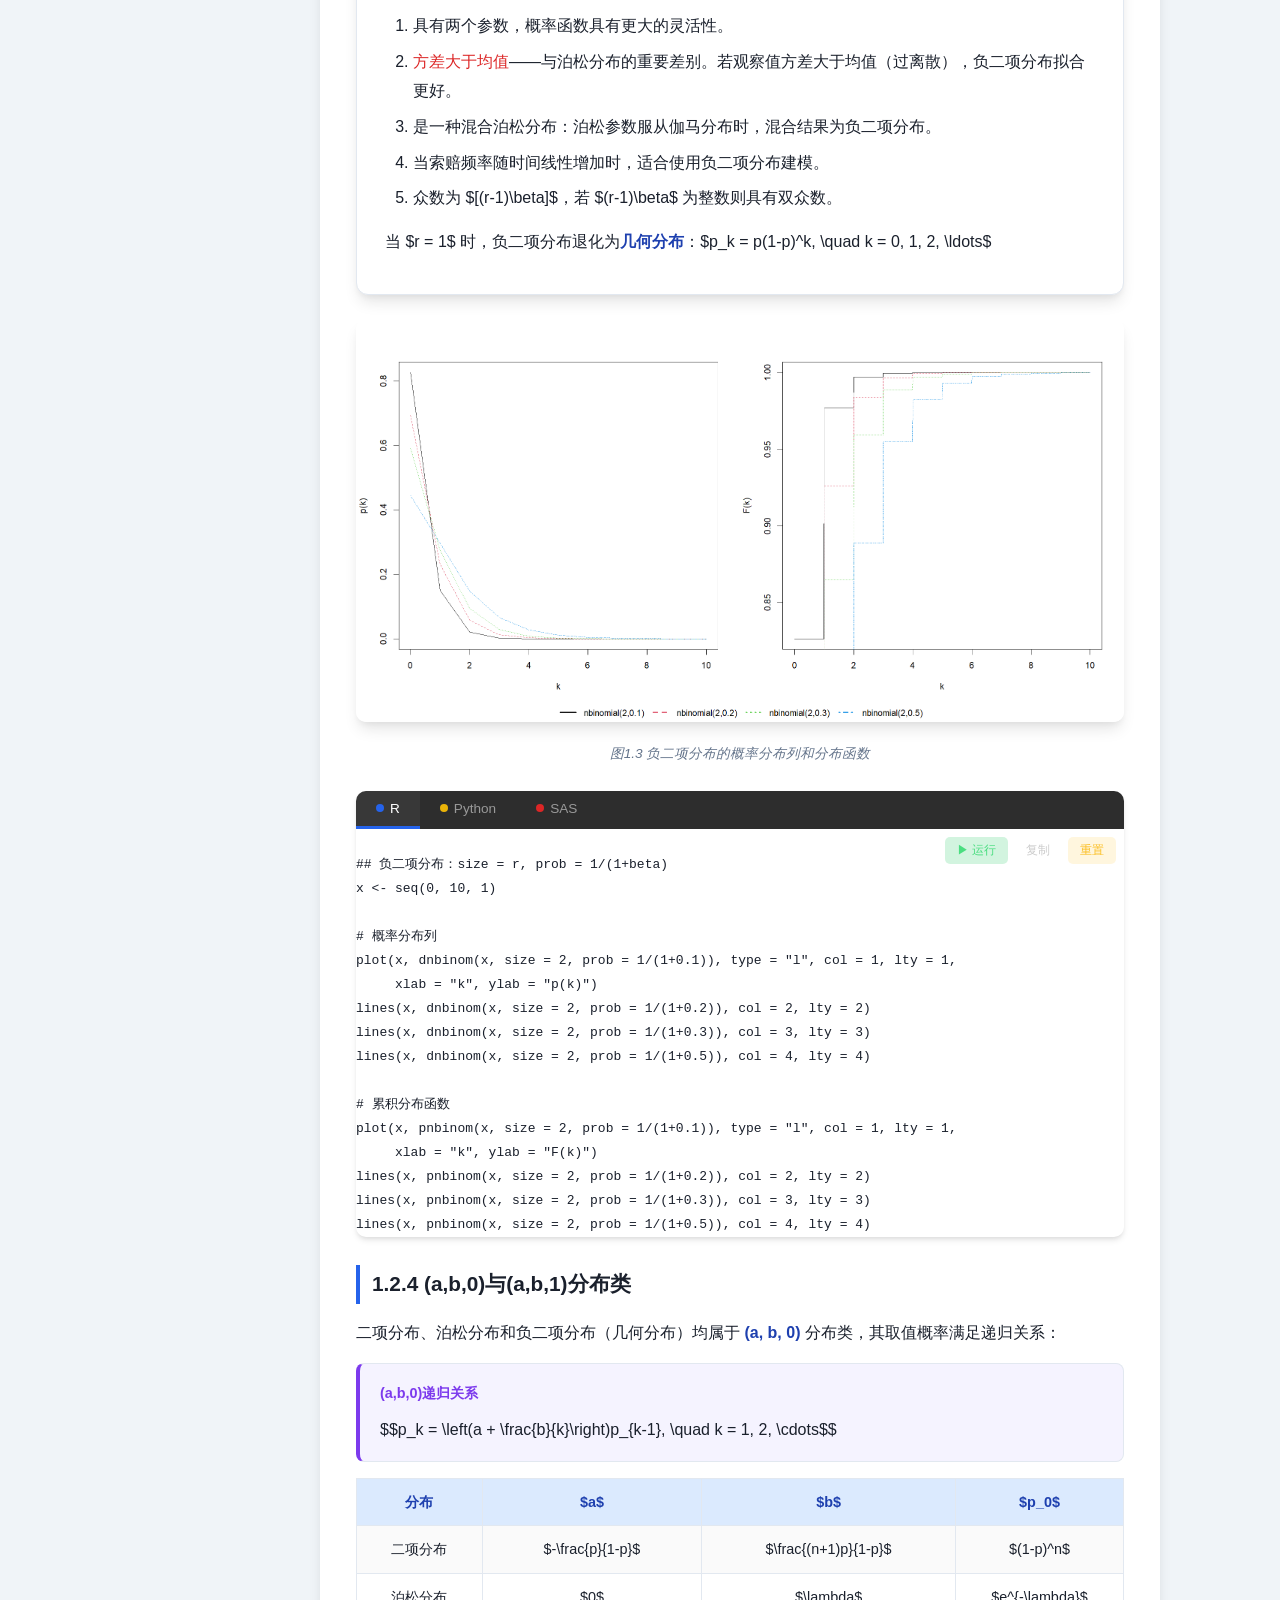
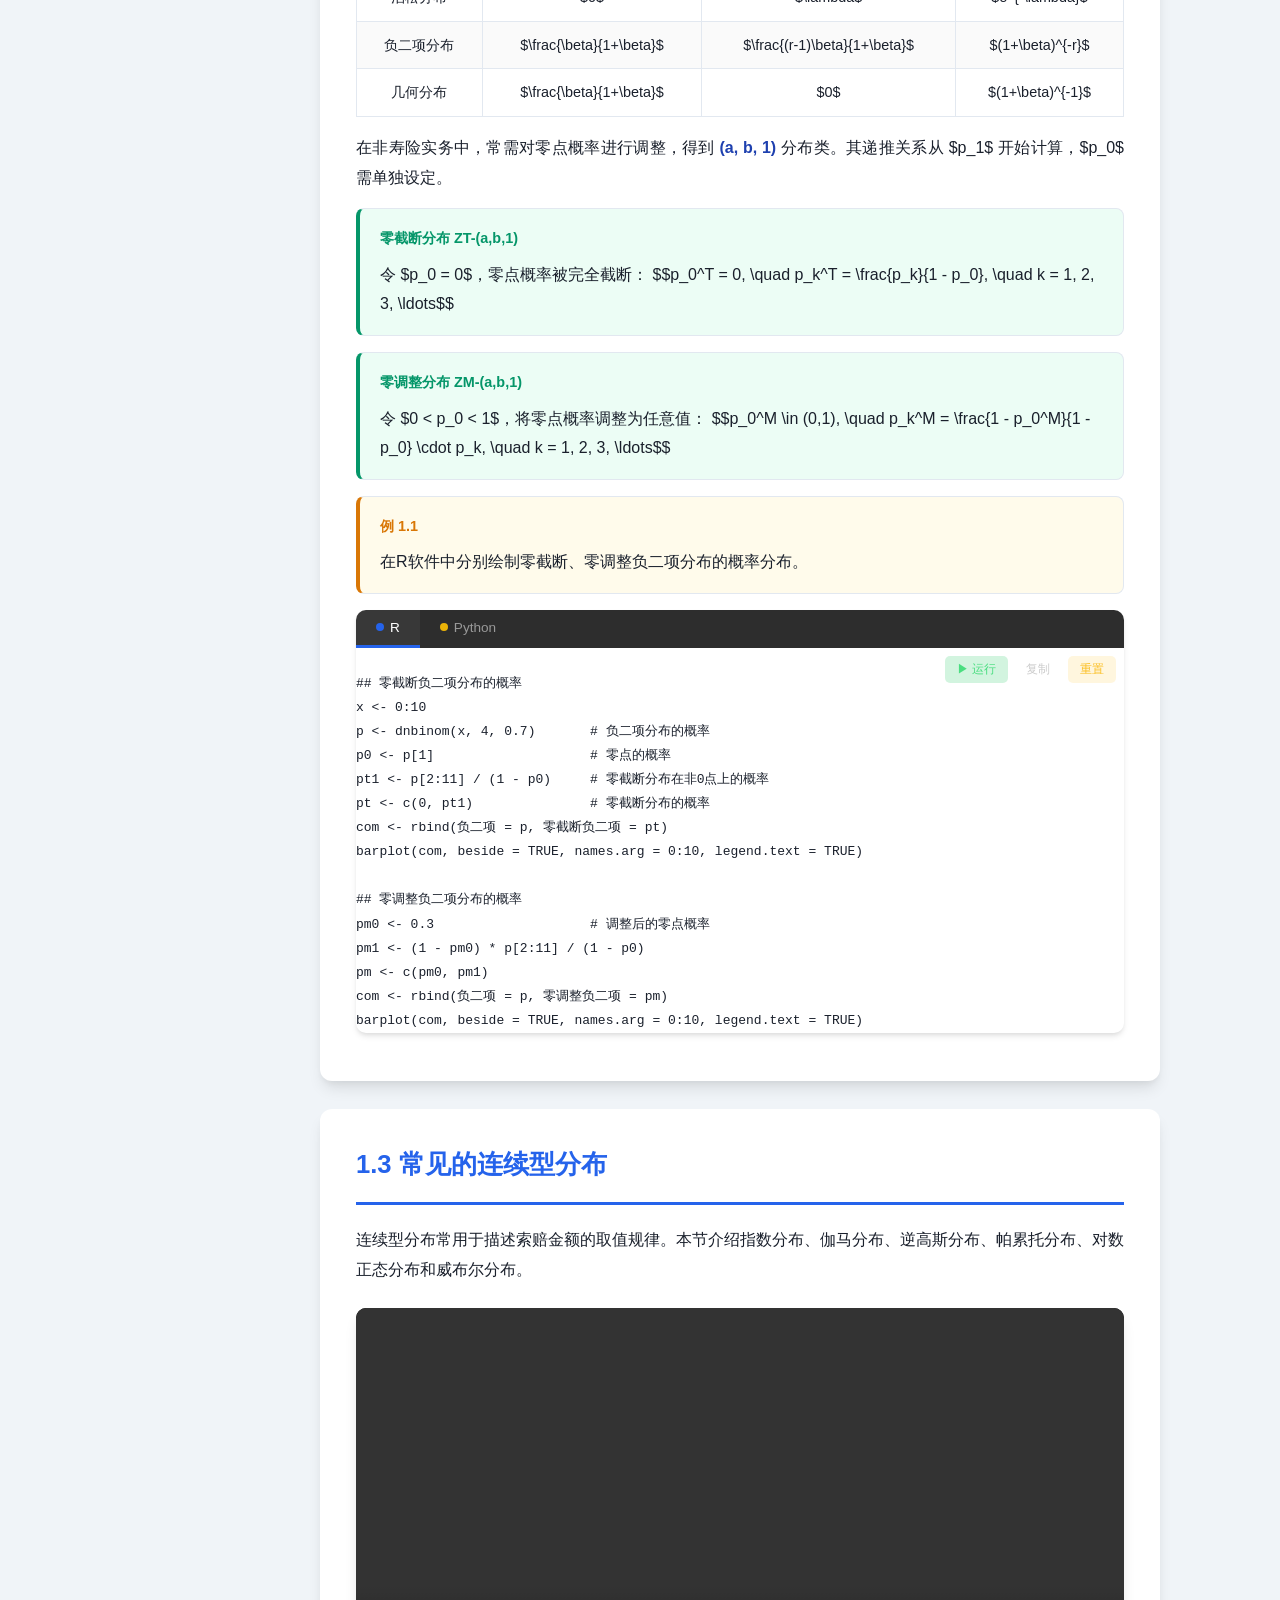
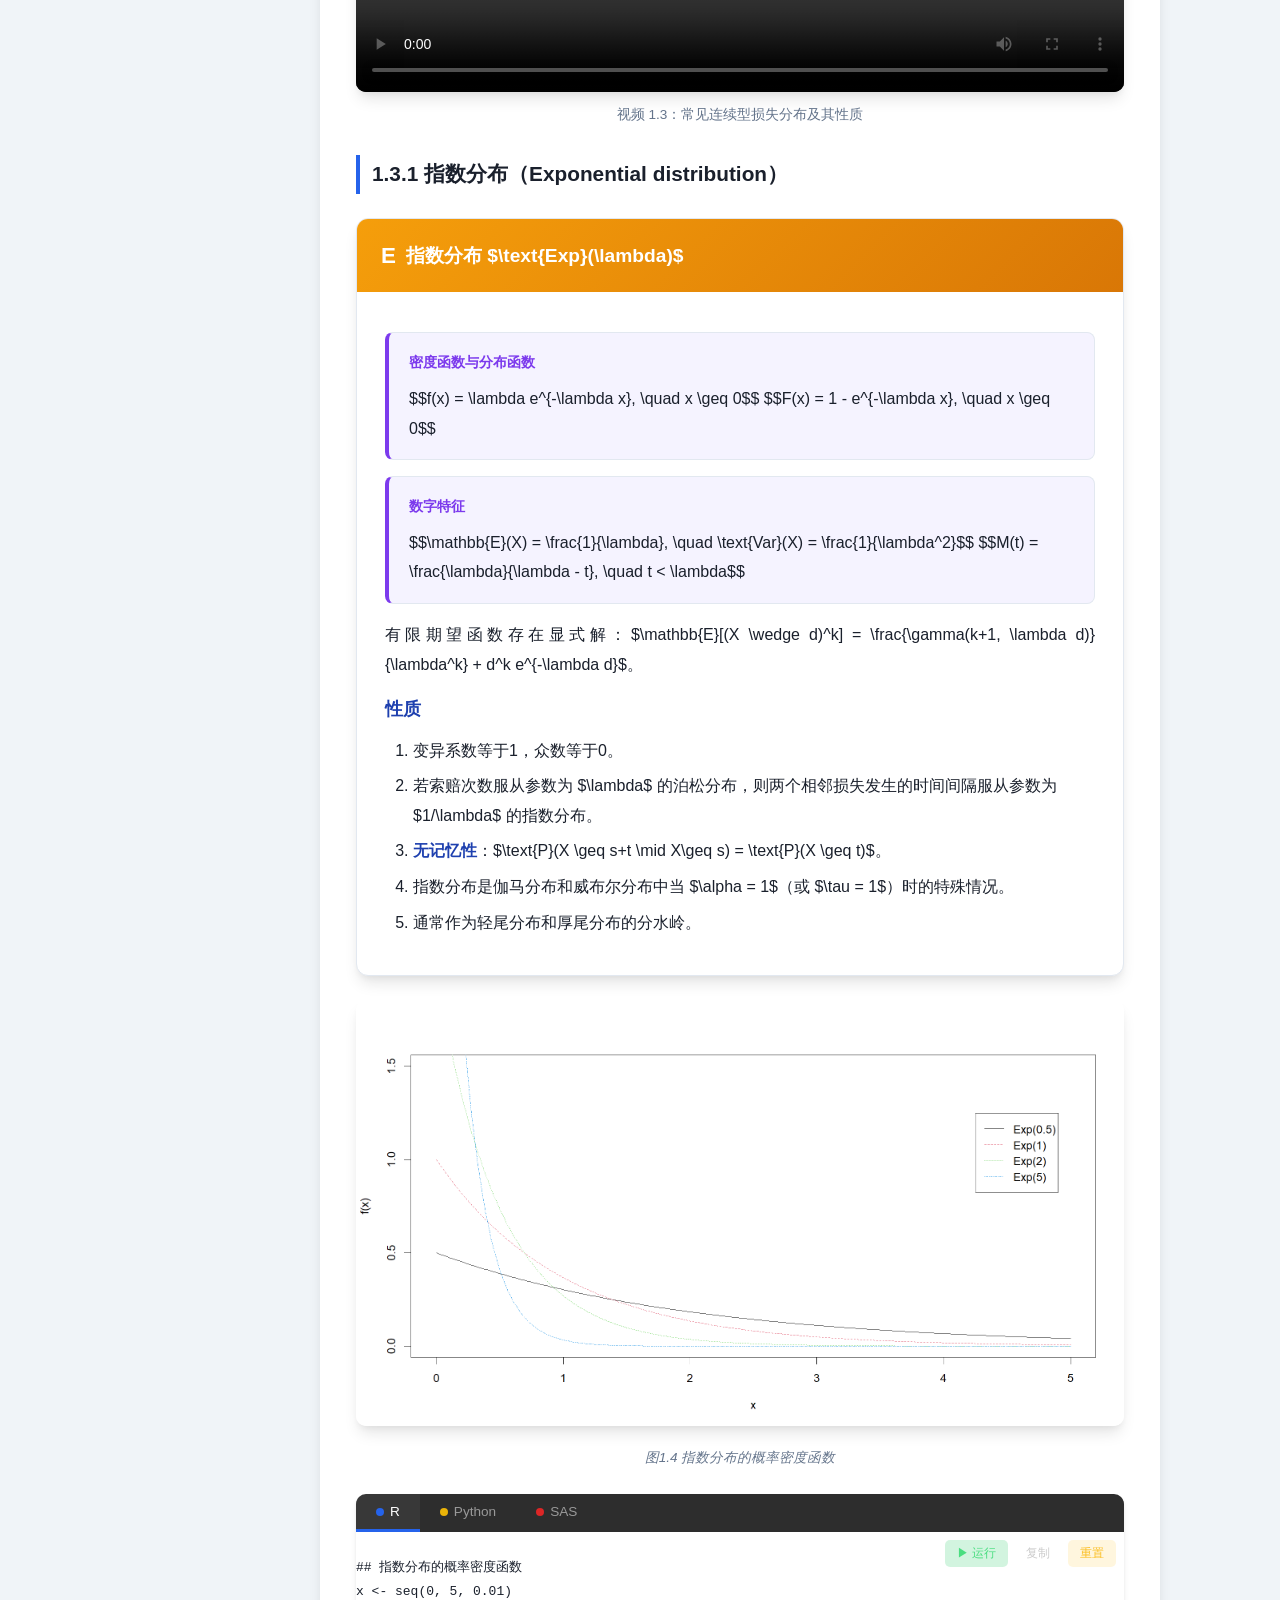
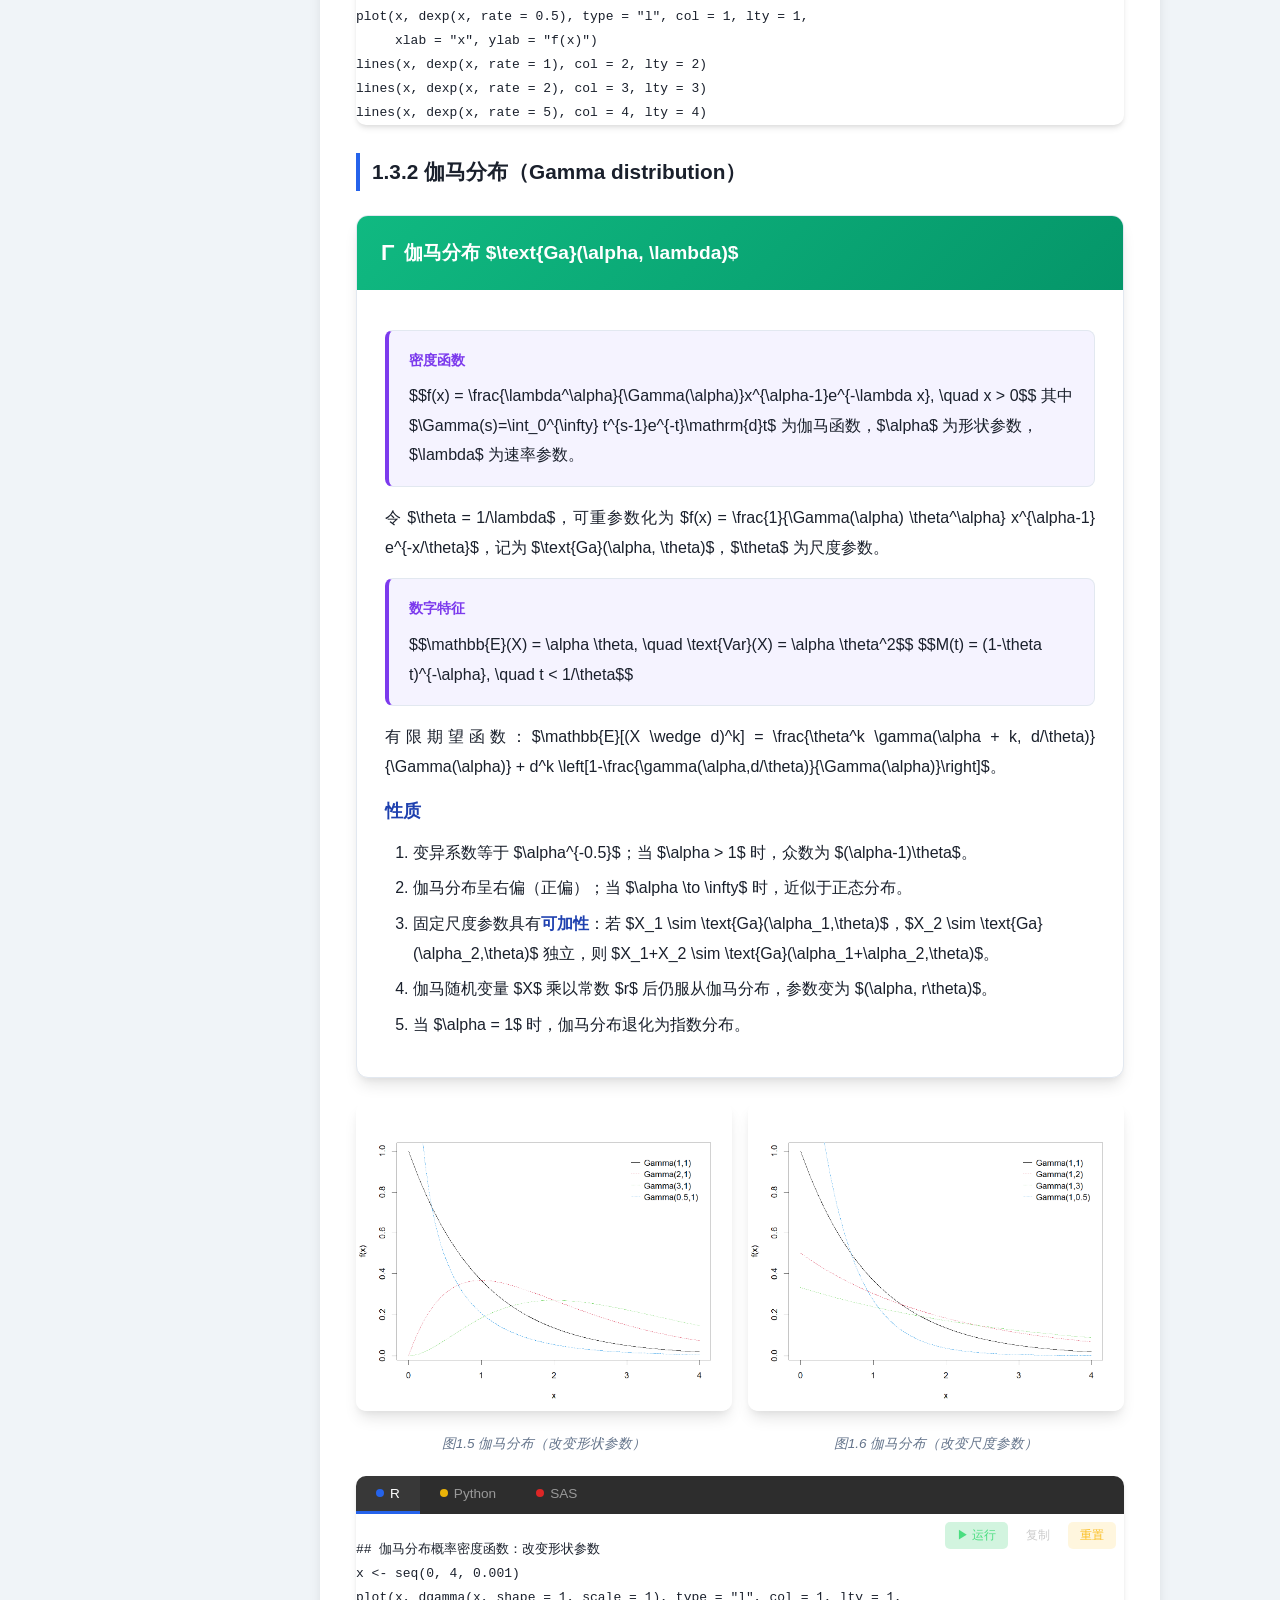
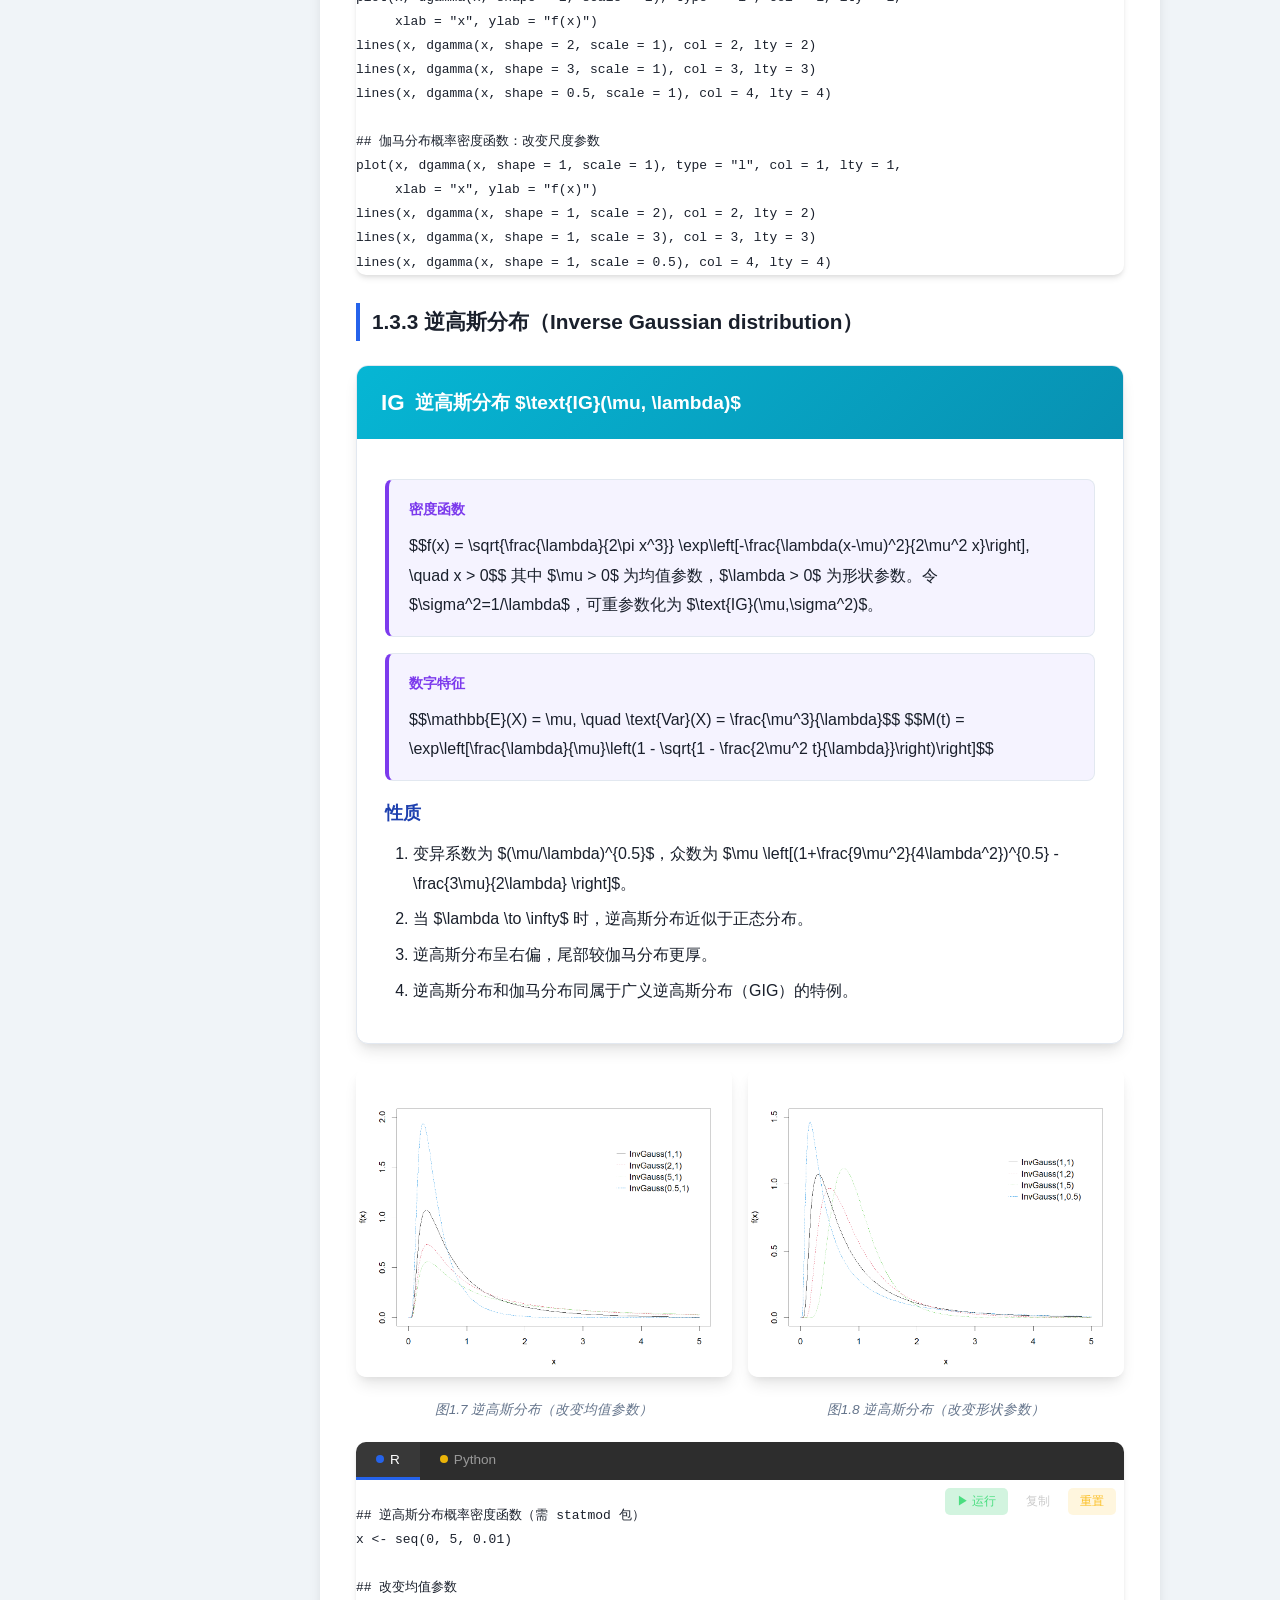
==== commit 991baac8: "Add files via upload" ====
--- a/chap1.html
+++ b/chap1.html
@@ -2485,26 +2485,26 @@
   <h3>离散型分布比较</h3>
   <table>
     <thead>
-      <tr><th>分布</th><th>概率分布列</th><th>$E(X)$</th><th>$\\text{Var}(X)$</th><th>与均值关系</th></tr>
+      <tr><th>分布</th><th>概率分布列</th><th>$E(X)$</th><th>$\text{Var}(X)$</th><th>与均值关系</th></tr>
     </thead>
     <tbody>
-      <tr><td>二项 $\\text{B}(n,p)$</td><td>$C_n^k p^k(1-p)^{n-k}$</td><td>$np$</td><td>$np(1-p)$</td><td>方差 &lt; 均值</td></tr>
-      <tr><td>泊松 $\\text{Poi}(\\lambda)$</td><td>$\\frac{\\lambda^k e^{-\\lambda}}{k!}$</td><td>$\\lambda$</td><td>$\\lambda$</td><td>方差 = 均值</td></tr>
-      <tr><td>负二项 $\\text{NB}(r,\\beta)$</td><td>$C_{k+r-1}^k (\\frac{1}{1+\\beta})^r(\\frac{\\beta}{1+\\beta})^k$</td><td>$r\\beta$</td><td>$r\\beta(1+\\beta)$</td><td>方差 &gt; 均值</td></tr>
+      <tr><td>二项 $\text{B}(n,p)$</td><td>$C_n^k p^k(1-p)^{n-k}$</td><td>$np$</td><td>$np(1-p)$</td><td>方差 &lt; 均值</td></tr>
+      <tr><td>泊松 $\text{Poi}(\lambda)$</td><td>$\frac{\lambda^k e^{-\lambda}}{k!}$</td><td>$\lambda$</td><td>$\lambda$</td><td>方差 = 均值</td></tr>
+      <tr><td>负二项 $\text{NB}(r,\beta)$</td><td>$C_{k+r-1}^k (\frac{1}{1+\beta})^r(\frac{\beta}{1+\beta})^k$</td><td>$r\beta$</td><td>$r\beta(1+\beta)$</td><td>方差 &gt; 均值</td></tr>
     </tbody>
   </table>
 
   <h3>连续型分布比较</h3>
   <table>
     <thead>
-      <tr><th>分布</th><th>密度函数</th><th>$E(X)$</th><th>$\\text{Var}(X)$</th><th>矩母函数</th></tr>
+      <tr><th>分布</th><th>密度函数</th><th>$E(X)$</th><th>$\text{Var}(X)$</th><th>矩母函数</th></tr>
     </thead>
     <tbody>
-      <tr><td>指数 $\\text{Exp}(\\lambda)$</td><td>$\\lambda e^{-\\lambda x}$</td><td>$1/\\lambda$</td><td>$1/\\lambda^2$</td><td>$\\frac{\\lambda}{\\lambda-t}$</td></tr>
-      <tr><td>伽马 $\\text{Ga}(\\alpha,\\lambda)$</td><td>$\\frac{\\lambda^\\alpha}{\\Gamma(\\alpha)} x^{\\alpha-1} e^{-\\lambda x}$</td><td>$\\alpha/\\lambda$</td><td>$\\alpha/\\lambda^2$</td><td>$(\\frac{\\lambda}{\\lambda-t})^\\alpha$</td></tr>
-      <tr><td>对数正态 $\\text{LN}(\\mu,\\sigma^2)$</td><td>$\\frac{1}{x\\sigma\\sqrt{2\\pi}} e^{-\\frac{(\\ln x-\\mu)^2}{2\\sigma^2}}$</td><td>$e^{\\mu+\\sigma^2/2}$</td><td>$(e^{\\sigma^2}-1)e^{2\\mu+\\sigma^2}$</td><td>不存在</td></tr>
-      <tr><td>帕累托 $\\text{Pa}(\\alpha,\\delta)$</td><td>$\\frac{\\alpha\\delta^\\alpha}{(x+\\delta)^{\\alpha+1}}$</td><td>$\\frac{\\delta}{\\alpha-1}$</td><td>$\\frac{\\alpha\\delta^2}{(\\alpha-1)^2(\\alpha-2)}$</td><td>不存在</td></tr>
-      <tr><td>Weibull $\\text{Wei}(c,\\gamma)$</td><td>$c\\gamma x^{\\gamma-1}e^{-cx^\\gamma}$</td><td>$\\frac{\\Gamma(1+1/\\gamma)}{c^{1/\\gamma}}$</td><td>复杂</td><td>不存在</td></tr>
+      <tr><td>指数 $\text{Exp}(\lambda)$</td><td>$\lambda e^{-\lambda x}$</td><td>$1/\lambda$</td><td>$1/\lambda^2$</td><td>$\frac{\lambda}{\lambda-t}$</td></tr>
+      <tr><td>伽马 $\text{Ga}(\alpha,\lambda)$</td><td>$\frac{\lambda^\alpha}{\Gamma(\alpha)} x^{\alpha-1} e^{-\lambda x}$</td><td>$\alpha/\lambda$</td><td>$\alpha/\lambda^2$</td><td>$(\frac{\lambda}{\lambda-t})^\alpha$</td></tr>
+      <tr><td>对数正态 $\text{LN}(\mu,\sigma^2)$</td><td>$\frac{1}{x\sigma\sqrt{2\pi}} e^{-\frac{(\ln x-\mu)^2}{2\sigma^2}}$</td><td>$e^{\mu+\sigma^2/2}$</td><td>$(e^{\sigma^2}-1)e^{2\mu+\sigma^2}$</td><td>不存在</td></tr>
+      <tr><td>帕累托 $\text{Pa}(\alpha,\delta)$</td><td>$\frac{\alpha\delta^\alpha}{(x+\delta)^{\alpha+1}}$</td><td>$\frac{\delta}{\alpha-1}$</td><td>$\frac{\alpha\delta^2}{(\alpha-1)^2(\alpha-2)}$</td><td>不存在</td></tr>
+      <tr><td>Weibull $\text{Wei}(c,\gamma)$</td><td>$c\gamma x^{\gamma-1}e^{-cx^\gamma}$</td><td>$\frac{\Gamma(1+1/\gamma)}{c^{1/\gamma}}$</td><td>复杂</td><td>不存在</td></tr>
     </tbody>
   </table>
 
@@ -2515,7 +2515,7 @@
     </thead>
     <tbody>
       <tr><td>线性变换</td><td>$Y=aX+b$</td><td>正态 → 正态</td></tr>
-      <tr><td>对数变换</td><td>$Y=\\ln X$</td><td>对数正态 → 正态</td></tr>
+      <tr><td>对数变换</td><td>$Y=\ln X$</td><td>对数正态 → 正态</td></tr>
       <tr><td>指数变换</td><td>$Y=e^X$</td><td>正态 → 对数正态</td></tr>
       <tr><td>混合分布</td><td>参数视为随机变量</td><td>指数+伽马 → 帕累托</td></tr>
       <tr><td>组合分布</td><td>分段拼接</td><td>不同区间用不同分布</td></tr>
